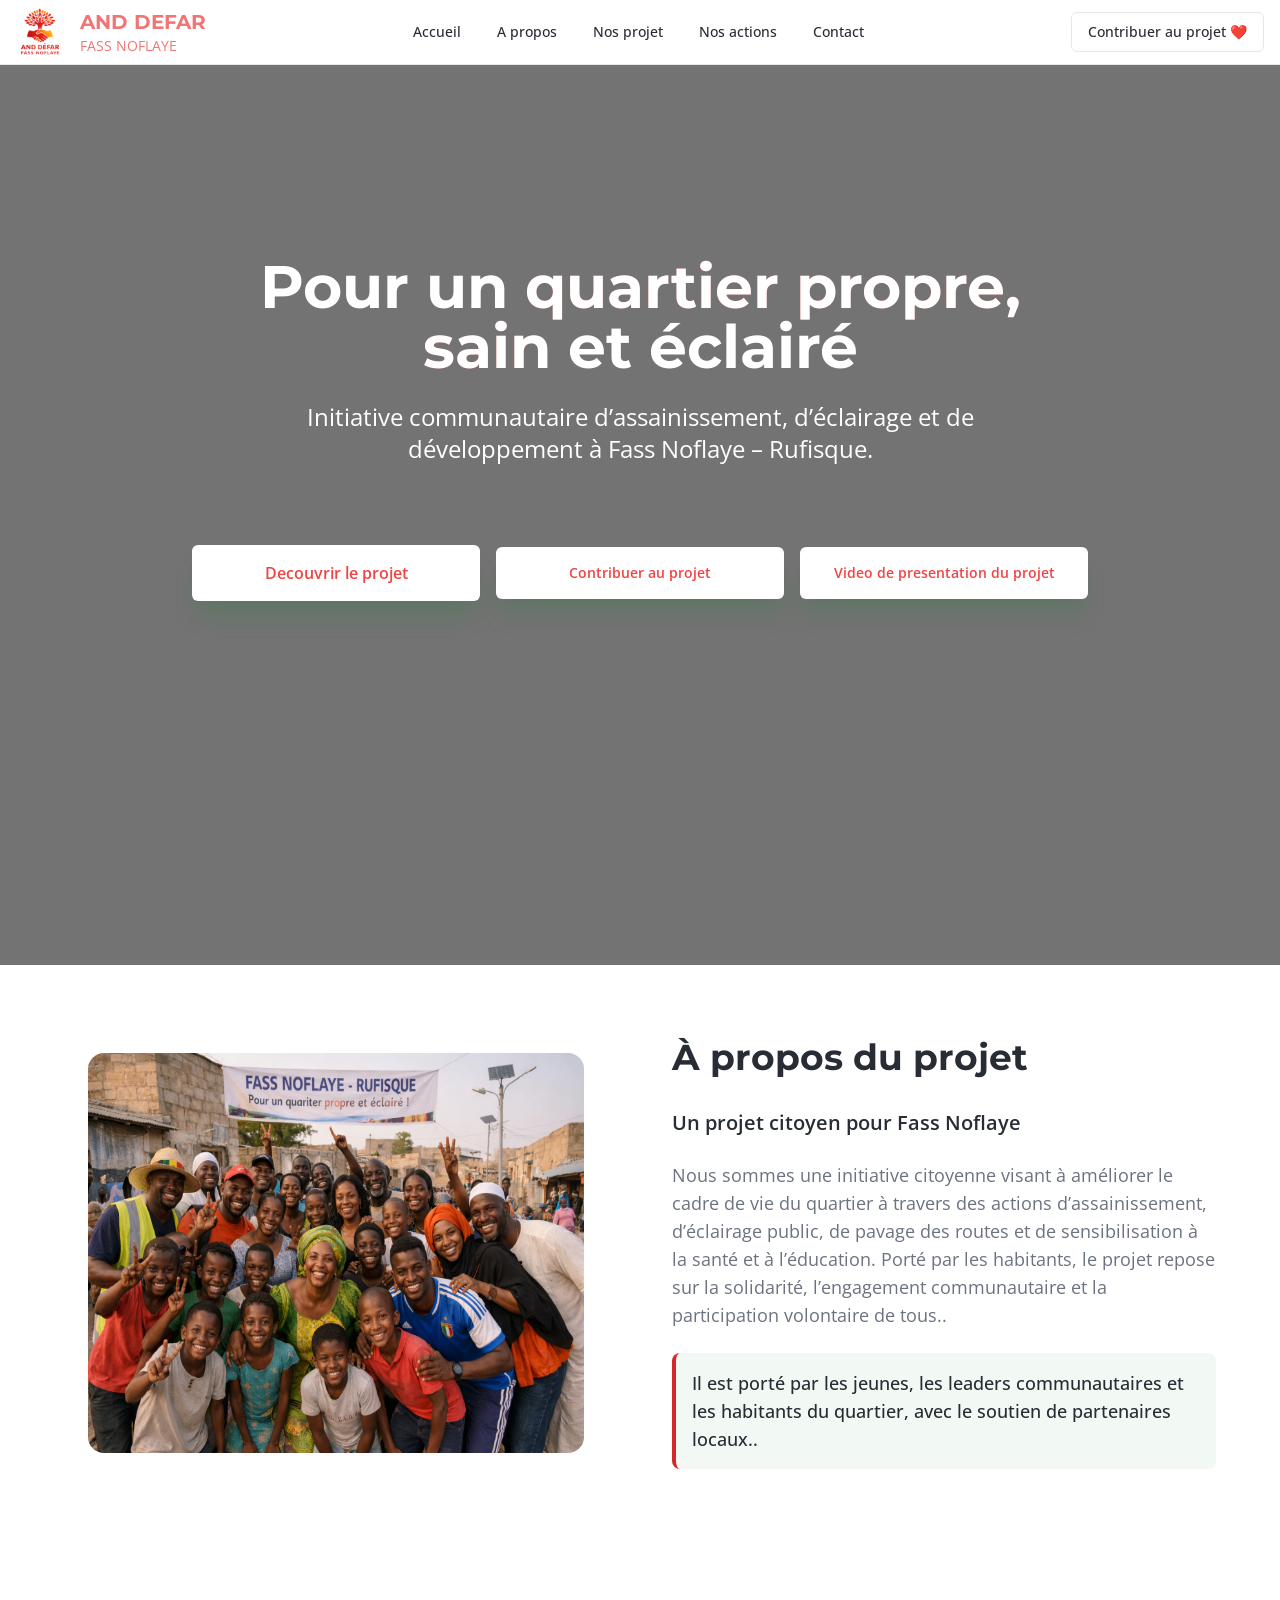
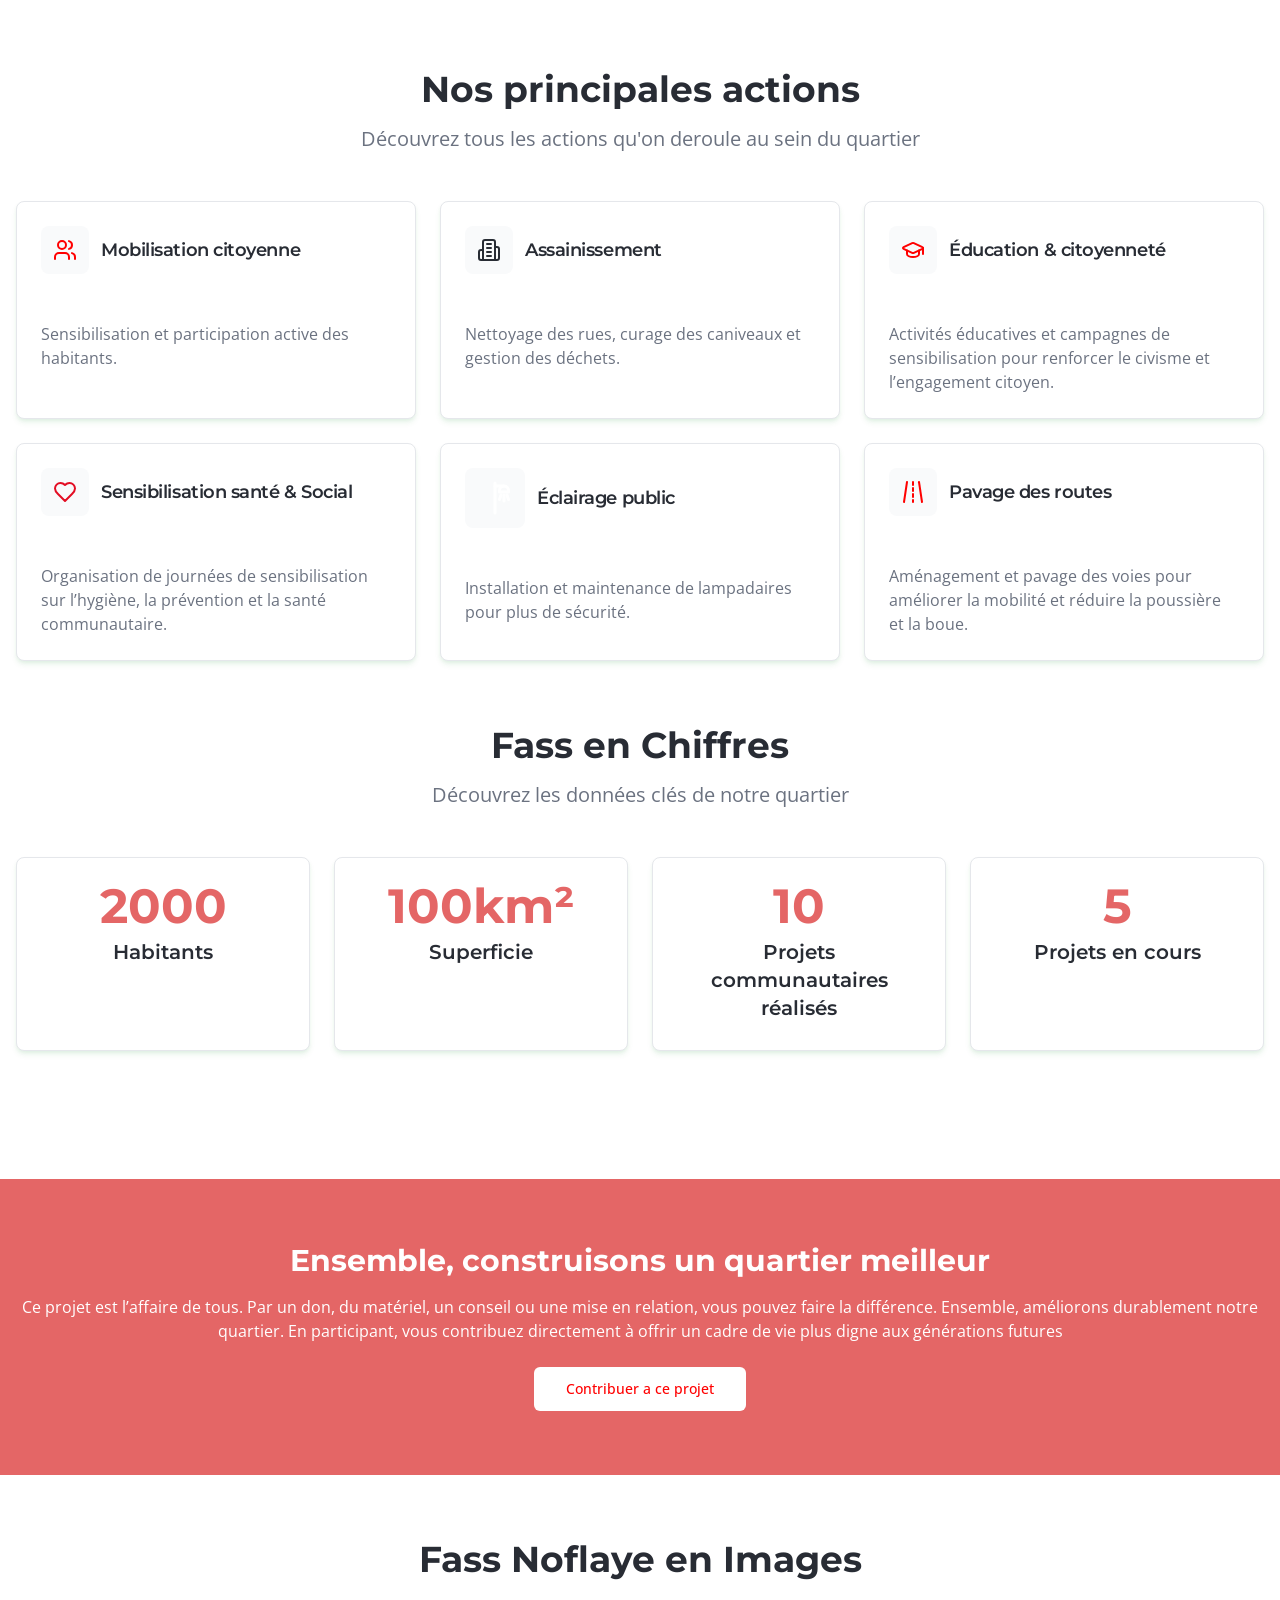
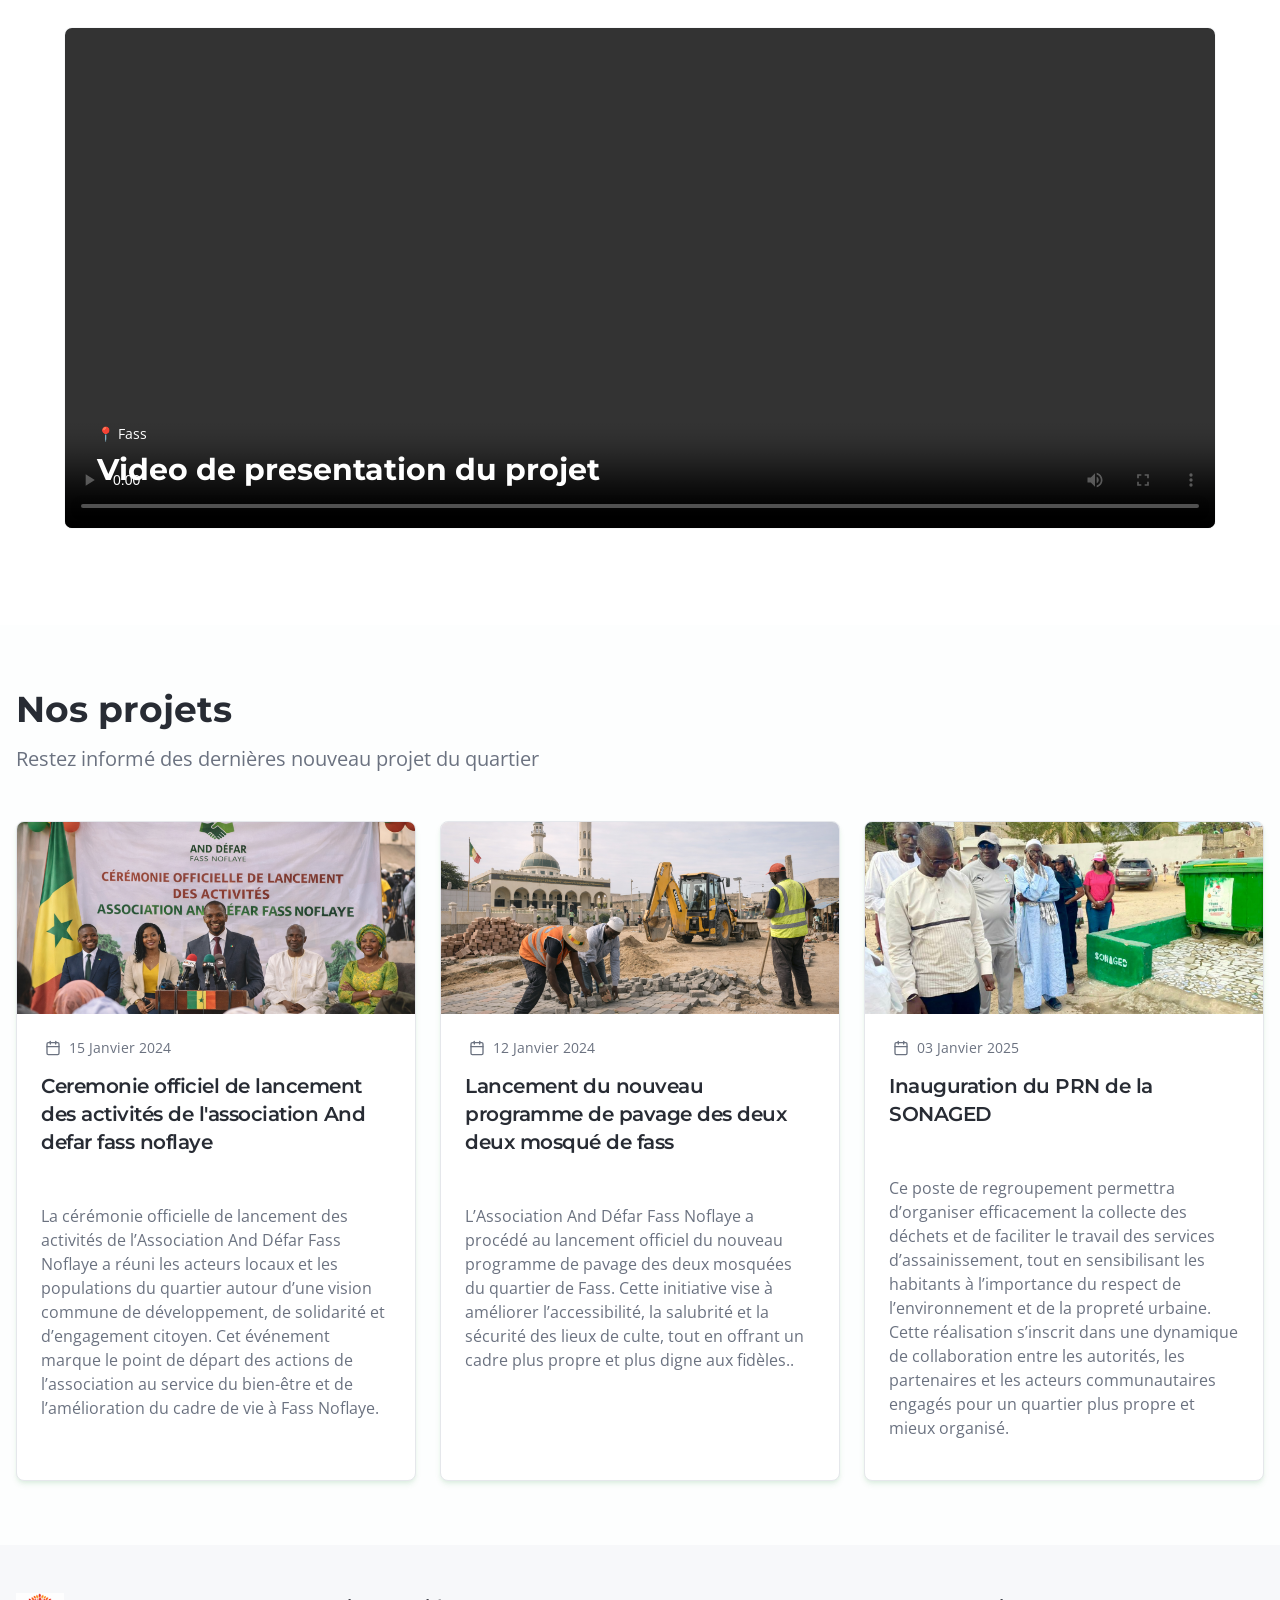
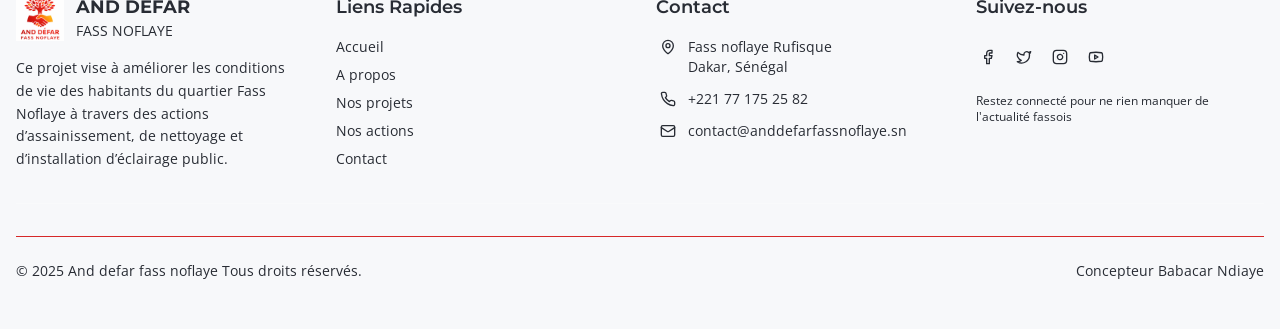
==== index.html @ bfde3255 "de retour pour le projet" ====
<!DOCTYPE html>
<html lang="en">

<head>
    <meta charset="UTF-8">
    <meta name="viewport" content="width=device-width, initial-scale=1.0">
    <!-- <link rel="stylesheet" crossorigin="" href="style.css"> -->
    <link rel="stylesheet" href="style.css">
    <title>AND DEFAR FASS NOFLAYE</title>
    <style type="text/css">
        :where(html[dir="ltr"]),
        :where([data-sonner-toaster][dir="ltr"]) {
            --toast-icon-margin-start: -3px;
            --toast-icon-margin-end: 4px;
            --toast-svg-margin-start: -1px;
            --toast-svg-margin-end: 0px;
            --toast-button-margin-start: auto;
            --toast-button-margin-end: 0;
            --toast-close-button-start: 0;
            --toast-close-button-end: unset;
            --toast-close-button-transform: translate(-35%, -35%)
        }

        :where(html[dir="rtl"]),
        :where([data-sonner-toaster][dir="rtl"]) {
            --toast-icon-margin-start: 4px;
            --toast-icon-margin-end: -3px;
            --toast-svg-margin-start: 0px;
            --toast-svg-margin-end: -1px;
            --toast-button-margin-start: 0;
            --toast-button-margin-end: auto;
            --toast-close-button-start: unset;
            --toast-close-button-end: 0;
            --toast-close-button-transform: translate(35%, -35%)
        }


        :where([data-sonner-toaster][data-lifted="true"]) {
            transform: translateY(-10px)
        }

        @media (hover: none) and (pointer: coarse) {
            :where([data-sonner-toaster][data-lifted="true"]) {
                transform: none
            }
        }

        :where([data-sonner-toaster][data-x-position="right"]) {
            right: var(--offset-right)
        }

        :where([data-sonner-toaster][data-x-position="left"]) {
            left: var(--offset-left)
        }

        :where([data-sonner-toaster][data-x-position="center"]) {
            left: 50%;
            transform: translate(-50%)
        }

        :where([data-sonner-toaster][data-y-position="top"]) {
            top: var(--offset-top)
        }

        :where([data-sonner-toaster][data-y-position="bottom"]) {
            bottom: var(--offset-bottom)
        }

        :where([data-sonner-toast]) {
            --y: translateY(100%);
            --lift-amount: calc(var(--lift) * var(--gap));
            z-index: var(--z-index);
            position: absolute;
            opacity: 0;
            transform: var(--y);
            filter: blur(0);
            touch-action: none;
            transition: transform .4s, opacity .4s, height .4s, box-shadow .2s;
            box-sizing: border-box;
            outline: none;
            overflow-wrap: anywhere
        }

        :where([data-sonner-toast][data-styled="true"]) {
            padding: 16px;
            background: var(--normal-bg);
            border: 1px solid var(--normal-border);
            color: var(--normal-text);
            border-radius: var(--border-radius);
            box-shadow: 0 4px 12px #0000001a;
            width: var(--width);
            font-size: 13px;
            display: flex;
            align-items: center;
            gap: 6px
        }

        :where([data-sonner-toast]:focus-visible) {
            box-shadow: 0 4px 12px #0000001a, 0 0 0 2px #0003
        }

        :where([data-sonner-toast][data-y-position="top"]) {
            top: 0;
            --y: translateY(-100%);
            --lift: 1;
            --lift-amount: calc(1 * var(--gap))
        }

        :where([data-sonner-toast][data-y-position="bottom"]) {
            bottom: 0;
            --y: translateY(100%);
            --lift: -1;
            --lift-amount: calc(var(--lift) * var(--gap))
        }

        :where([data-sonner-toast]) :where([data-description]) {
            font-weight: 400;
            line-height: 1.4;
            color: inherit
        }

        :where([data-sonner-toast]) :where([data-title]) {
            font-weight: 500;
            line-height: 1.5;
            color: inherit
        }

        :where([data-sonner-toast]) :where([data-icon]) {
            display: flex;
            height: 16px;
            width: 16px;
            position: relative;
            justify-content: flex-start;
            align-items: center;
            flex-shrink: 0;
            margin-left: var(--toast-icon-margin-start);
            margin-right: var(--toast-icon-margin-end)
        }

        :where([data-sonner-toast][data-promise="true"]) :where([data-icon])>svg {
            opacity: 0;
            transform: scale(.8);
            transform-origin: center;
            animation: sonner-fade-in .3s ease forwards
        }

        :where([data-sonner-toast]) :where([data-icon])>* {
            flex-shrink: 0
        }

        :where([data-sonner-toast]) :where([data-icon]) svg {
            margin-left: var(--toast-svg-margin-start);
            margin-right: var(--toast-svg-margin-end)
        }

        :where([data-sonner-toast]) :where([data-content]) {
            display: flex;
            flex-direction: column;
            gap: 2px
        }

        [data-sonner-toast][data-styled=true] [data-button] {
            border-radius: 4px;
            padding-left: 8px;
            padding-right: 8px;
            height: 24px;
            font-size: 12px;
            color: var(--normal-bg);
            background: var(--normal-text);
            margin-left: var(--toast-button-margin-start);
            margin-right: var(--toast-button-margin-end);
            border: none;
            cursor: pointer;
            outline: none;
            display: flex;
            align-items: center;
            flex-shrink: 0;
            transition: opacity .4s, box-shadow .2s
        }

        :where([data-sonner-toast]) :where([data-button]):focus-visible {
            box-shadow: 0 0 0 2px #0006
        }

        :where([data-sonner-toast]) :where([data-button]):first-of-type {
            margin-left: var(--toast-button-margin-start);
            margin-right: var(--toast-button-margin-end)
        }

        :where([data-sonner-toast]) :where([data-cancel]) {
            color: var(--normal-text);
            background: rgba(0, 0, 0, .08)
        }

        :where([data-sonner-toast][data-theme="dark"]) :where([data-cancel]) {
            background: rgba(255, 255, 255, .3)
        }

        :where([data-sonner-toast]) :where([data-close-button]) {
            position: absolute;
            left: var(--toast-close-button-start);
            right: var(--toast-close-button-end);
            top: 0;
            height: 20px;
            width: 20px;
            display: flex;
            justify-content: center;
            align-items: center;
            padding: 0;
            color: var(--gray12);
            border: 1px solid var(--gray4);
            transform: var(--toast-close-button-transform);
            border-radius: 50%;
            cursor: pointer;
            z-index: 1;
            transition: opacity .1s, background .2s, border-color .2s
        }

        [data-sonner-toast] [data-close-button] {
            background: var(--gray1)
        }

        :where([data-sonner-toast]) :where([data-close-button]):focus-visible {
            box-shadow: 0 4px 12px #0000001a, 0 0 0 2px #0003
        }

        :where([data-sonner-toast]) :where([data-disabled="true"]) {
            cursor: not-allowed
        }

        :where([data-sonner-toast]):hover :where([data-close-button]):hover {
            background: var(--gray2);
            border-color: var(--gray5)
        }

        :where([data-sonner-toast][data-swiping="true"]):before {
            content: "";
            position: absolute;
            left: -50%;
            right: -50%;
            height: 100%;
            z-index: -1
        }

        :where([data-sonner-toast][data-y-position="top"][data-swiping="true"]):before {
            bottom: 50%;
            transform: scaleY(3) translateY(50%)
        }

        :where([data-sonner-toast][data-y-position="bottom"][data-swiping="true"]):before {
            top: 50%;
            transform: scaleY(3) translateY(-50%)
        }

        :where([data-sonner-toast][data-swiping="false"][data-removed="true"]):before {
            content: "";
            position: absolute;
            inset: 0;
            transform: scaleY(2)
        }

        :where([data-sonner-toast]):after {
            content: "";
            position: absolute;
            left: 0;
            height: calc(var(--gap) + 1px);
            bottom: 100%;
            width: 100%
        }

        :where([data-sonner-toast][data-mounted="true"]) {
            --y: translateY(0);
            opacity: 1
        }

        :where([data-sonner-toast][data-expanded="false"][data-front="false"]) {
            --scale: var(--toasts-before) * .05 + 1;
            --y: translateY(calc(var(--lift-amount) * var(--toasts-before))) scale(calc(-1 * var(--scale)));
            height: var(--front-toast-height)
        }

        :where([data-sonner-toast])>* {
            transition: opacity .4s
        }

        :where([data-sonner-toast][data-expanded="false"][data-front="false"][data-styled="true"])>* {
            opacity: 0
        }

        :where([data-sonner-toast][data-visible="false"]) {
            opacity: 0;
            pointer-events: none
        }

        :where([data-sonner-toast][data-mounted="true"][data-expanded="true"]) {
            --y: translateY(calc(var(--lift) * var(--offset)));
            height: var(--initial-height)
        }

        :where([data-sonner-toast][data-removed="true"][data-front="true"][data-swipe-out="false"]) {
            --y: translateY(calc(var(--lift) * -100%));
            opacity: 0
        }

        :where([data-sonner-toast][data-removed="true"][data-front="false"][data-swipe-out="false"][data-expanded="true"]) {
            --y: translateY(calc(var(--lift) * var(--offset) + var(--lift) * -100%));
            opacity: 0
        }

        :where([data-sonner-toast][data-removed="true"][data-front="false"][data-swipe-out="false"][data-expanded="false"]) {
            --y: translateY(40%);
            opacity: 0;
            transition: transform .5s, opacity .2s
        }

        :where([data-sonner-toast][data-removed="true"][data-front="false"]):before {
            height: calc(var(--initial-height) + 20%)
        }

        [data-sonner-toast][data-swiping=true] {
            transform: var(--y) translateY(var(--swipe-amount-y, 0px)) translate(var(--swipe-amount-x, 0px));
            transition: none
        }

        [data-sonner-toast][data-swiped=true] {
            user-select: none
        }

        [data-sonner-toast][data-swipe-out=true][data-y-position=bottom],
        [data-sonner-toast][data-swipe-out=true][data-y-position=top] {
            animation-duration: .2s;
            animation-timing-function: ease-out;
            animation-fill-mode: forwards
        }

        [data-sonner-toast][data-swipe-out=true][data-swipe-direction=left] {
            animation-name: swipe-out-left
        }

        [data-sonner-toast][data-swipe-out=true][data-swipe-direction=right] {
            animation-name: swipe-out-right
        }

        [data-sonner-toast][data-swipe-out=true][data-swipe-direction=up] {
            animation-name: swipe-out-up
        }

        [data-sonner-toast][data-swipe-out=true][data-swipe-direction=down] {
            animation-name: swipe-out-down
        }

        @keyframes swipe-out-left {
            0% {
                transform: var(--y) translate(var(--swipe-amount-x));
                opacity: 1
            }

            to {
                transform: var(--y) translate(calc(var(--swipe-amount-x) - 100%));
                opacity: 0
            }
        }

        @keyframes swipe-out-right {
            0% {
                transform: var(--y) translate(var(--swipe-amount-x));
                opacity: 1
            }

            to {
                transform: var(--y) translate(calc(var(--swipe-amount-x) + 100%));
                opacity: 0
            }
        }

        @keyframes swipe-out-up {
            0% {
                transform: var(--y) translateY(var(--swipe-amount-y));
                opacity: 1
            }

            to {
                transform: var(--y) translateY(calc(var(--swipe-amount-y) - 100%));
                opacity: 0
            }
        }

        @keyframes swipe-out-down {
            0% {
                transform: var(--y) translateY(var(--swipe-amount-y));
                opacity: 1
            }

            to {
                transform: var(--y) translateY(calc(var(--swipe-amount-y) + 100%));
                opacity: 0
            }
        }

        @media (max-width: 600px) {
            [data-sonner-toaster] {
                position: fixed;
                right: var(--mobile-offset-right);
                left: var(--mobile-offset-left);
                width: 100%
            }

            [data-sonner-toaster][dir=rtl] {
                left: calc(var(--mobile-offset-left) * -1)
            }

            [data-sonner-toaster] [data-sonner-toast] {
                left: 0;
                right: 0;
                width: calc(100% - var(--mobile-offset-left) * 2)
            }

            [data-sonner-toaster][data-x-position=left] {
                left: var(--mobile-offset-left)
            }

            [data-sonner-toaster][data-y-position=bottom] {
                bottom: var(--mobile-offset-bottom)
            }

            [data-sonner-toaster][data-y-position=top] {
                top: var(--mobile-offset-top)
            }

            [data-sonner-toaster][data-x-position=center] {
                left: var(--mobile-offset-left);
                right: var(--mobile-offset-right);
                transform: none
            }
        }

        .sonner-loading-bar:nth-child(11) {
            animation-delay: -.2s;
            transform: rotate(300deg) translate(146%)
        }

        .sonner-loading-bar:nth-child(12) {
            animation-delay: -.1s;
            transform: rotate(330deg) translate(146%)
        }

        @keyframes sonner-fade-in {
            0% {
                opacity: 0;
                transform: scale(.8)
            }

            to {
                opacity: 1;
                transform: scale(1)
            }
        }

        @keyframes sonner-fade-out {
            0% {
                opacity: 1;
                transform: scale(1)
            }

            to {
                opacity: 0;
                transform: scale(.8)
            }
        }

        @keyframes sonner-spin {
            0% {
                opacity: 1
            }

            to {
                opacity: .15
            }
        }

        @media (prefers-reduced-motion) {

            [data-sonner-toast],
            [data-sonner-toast]>*,
            .sonner-loading-bar {
                transition: none !important;
                animation: none !important
            }
        }
    </style>
</head>

<body>
    <div class="min-h-screen bg-background">
        <header class="w-full bg-background border-b border-border sticky top-0 z-50 shadow-sm">
            <div class="container mx-auto px-4">
                <div class="flex items-center justify-between h-16"><a
                        class="flex items-center space-x-4 hover:opacity-80 transition-opacity" href="/">
                        <div class="w-12 h-12 flex items-center justify-center"><img src="img/logo ADFN.png" alt="ADFN"
                                class="w-12 h-12 object-contain"></div>
                        <div>
                            <h1 class="text-xl font-montserrat font-bold " style="color: rgb(241, 117, 117);">AND DEFAR
                            </h1>
                            <p class="text-sm text-muted-foreground" style="color: rgb(241, 117, 117);">FASS NOFLAYE</p>
                        </div>
                    </a>
                    <nav aria-label="Main" data-orientation="horizontal" dir="ltr"
                        class="relative z-10 max-w-max flex-1 items-center justify-center hidden lg:flex">
                        <div style="position: relative;">
                            <ul data-orientation="horizontal"
                                class="group flex flex-1 list-none items-center justify-center space-x-1" dir="ltr">
                                <li><button id="radix-:r0:-trigger-radix-:r1:" data-state="closed" aria-expanded="false"
                                        aria-controls="radix-:r0:-content-radix-:r1:"
                                        class="group inline-flex h-10 w-max items-center justify-center rounded-md bg-background px-4 py-2 text-sm font-medium transition-colors focus:bg-accent focus:text-accent-foreground focus:outline-none disabled:pointer-events-none disabled:opacity-50 data-[active]:bg-accent/50 data-[state=open]:bg-accent/50 group text-foreground hover:bg-accent hover:text-accent-foreground hover:font-bold transition-smooth"
                                        data-radix-collection-item="">Accueil </button></li>
                                <li><button id="radix-:r0:-trigger-radix-:r2:" data-state="closed" aria-expanded="false"
                                        aria-controls="radix-:r0:-content-radix-:r2:"
                                        class="group inline-flex h-10 w-max items-center justify-center rounded-md bg-background px-4 py-2 text-sm font-medium transition-colors focus:bg-accent focus:text-accent-foreground focus:outline-none disabled:pointer-events-none disabled:opacity-50 data-[active]:bg-accent/50 data-[state=open]:bg-accent/50 group text-foreground hover:bg-accent hover:text-accent-foreground hover:font-bold transition-smooth"
                                        data-radix-collection-item="">A propos </button></li>
                                <li><button id="radix-:r0:-trigger-radix-:r3:" data-state="closed" aria-expanded="false"
                                        aria-controls="radix-:r0:-content-radix-:r3:"
                                        class="group inline-flex h-10 w-max items-center justify-center rounded-md bg-background px-4 py-2 text-sm font-medium transition-colors focus:bg-accent focus:text-accent-foreground focus:outline-none disabled:pointer-events-none disabled:opacity-50 data-[active]:bg-accent/50 data-[state=open]:bg-accent/50 group text-foreground hover:bg-accent hover:text-accent-foreground hover:font-bold transition-smooth"
                                        data-radix-collection-item="">Nos projet</button></li>
                                <li><button id="radix-:r0:-trigger-radix-:r3:" data-state="closed" aria-expanded="false"
                                        aria-controls="radix-:r0:-content-radix-:r3:"
                                        class="group inline-flex h-10 w-max items-center justify-center rounded-md bg-background px-4 py-2 text-sm font-medium transition-colors focus:bg-accent focus:text-accent-foreground focus:outline-none disabled:pointer-events-none disabled:opacity-50 data-[active]:bg-accent/50 data-[state=open]:bg-accent/50 group text-foreground hover:bg-accent hover:text-accent-foreground hover:font-bold transition-smooth"
                                        data-radix-collection-item="">Nos actions</button></li>
                                <li><button id="radix-:r0:-trigger-radix-:r3:" data-state="closed" aria-expanded="false"
                                        aria-controls="radix-:r0:-content-radix-:r3:"
                                        class="group inline-flex h-10 w-max items-center justify-center rounded-md bg-background px-4 py-2 text-sm font-medium transition-colors focus:bg-accent focus:text-accent-foreground focus:outline-none disabled:pointer-events-none disabled:opacity-50 data-[active]:bg-accent/50 data-[state=open]:bg-accent/50 group text-foreground hover:bg-accent hover:text-accent-foreground hover:font-bold transition-smooth"
                                        data-radix-collection-item="">Contact</button></li>
                            </ul>
                        </div>
                        <div class="absolute left-0 top-full flex justify-center"></div>
                    </nav>


                    <!-- Bouton Participer -->
                    <div class="flex items-center space-x-4">
                        <button id="participerBtn"
                            class="items-center justify-center gap-2 whitespace-nowrap rounded-md text-sm 
                            font-medium ring-offset-background transition-colors focus-visible:outline-none 
                            focus-visible:ring-2 focus-visible:ring-ring focus-visible:ring-offset-2 
                            disabled:pointer-events-none disabled:opacity-50 [&_svg]:pointer-events-none
                             [&_svg]:size-4 [&_svg]:shrink-0 border border-input bg-background 
                             hover:bg-accent hover:text-accent-foreground hover:font-bold h-10 px-4 py-2 hidden sm:flex">
                            Contribuer au projet ❤️
                        </button>
                    </div>

                    <!-- Popup Modal -->
                    <div id="scanModal" class="fixed inset-0 flex items-center justify-center bg-black/50 hidden">
                        <div
                            class="bg-white rounded-xl shadow-xl w-[400px] h-[600px] p-6 relative flex flex-col items-center">
                            <!-- Bouton Fermer -->
                            <button id="closeModal"
                                class="absolute top-4 right-4 text-gray-500 hover:text-gray-700 font-bold text-lg">X</button>

                            <!-- Titre -->
                            <h3 class="text-2xl font-semibold mb-6 text-center">Merci de soutenir notre projet !</h3>
                            <br>
                            <p>Scannez un des QR codes ci-dessous pour contribuer :</p>
                            <br>
                            <!-- Zone pour les QR codes -->
                            <div class="w-full flex justify-around items-center gap-4 flex-wrap">
                                <!-- QR Wave -->
                                <div class="flex flex-col items-center">
                                    <img class="text-center" src="img/Participez.png" style="width: 490px;"
                                        alt="Wave QR" class="w-64 h-64 border border-gray-300 rounded-md">

                                </div>

                            </div>
                            <br>
                            <p>Après le paiement, votre contribution est prise en compte. Merci ! ❤️</p>
                        </div>
                    </div>

                    <script>
                        const participerBtn = document.getElementById('participerBtn');
                        const scanModal = document.getElementById('scanModal');
                        const closeModal = document.getElementById('closeModal');

                        // Ouvrir le popup
                        participerBtn.addEventListener('click', () => {
                            scanModal.classList.remove('hidden');
                        });

                        // Fermer le popup
                        closeModal.addEventListener('click', () => {
                            scanModal.classList.add('hidden');
                        });

                        // Fermer en cliquant en dehors de la popup
                        scanModal.addEventListener('click', (e) => {
                            if (e.target === scanModal) {
                                scanModal.classList.add('hidden');
                            }
                        });
                    </script>



                </div>
            </div>
        </header>
        <main>
            <section class="relative video-header bg-gradient-subtle overflow-hidden">
                <!-- Vidéo en arrière-plan -->
                <video autoplay muted loop playsinline class="bg-video">
                    <source src="video/WhatsApp Video 2026-02-01 at 19.00.03.mp4">
                    Votre navigateur ne supporte pas la vidéo.
                </video>

                <!-- Overlay sombre -->
                <div class=" video-overlay">
                </div>
                <div class="relative container mx-auto px-4 py-16 lg:py-24">
                    <br><br><br><br>
                    <div class="max-w-4xl mx-auto text-center">
                        <h1 class="text-4xl lg:text-6xl font-montserrat font-bold text-white mb-6"> Pour un

                            <span class="bg-gradient-to-r from-primary to-accent bg-clip-text text-transparent"
                                style="color: white;">quartier
                                propre,
                                sain</span> et éclairé
                        </h1>
                        <p class="text-xl lg:text-2xl text-white mb-8 max-w-3xl mx-auto"> Initiative
                            communautaire d’assainissement, d’éclairage et de développement
                            à Fass Noflaye – Rufisque.</p>
                        <br><br>
                        <div class="grid grid-cols-1 items-center md:grid-cols-3 gap-4 max-w-4xl  mx-auto">
                            <button class="inline-flex items-center justify-center gap-2 whitespace-focus-visible:ring-ring focus-visible:ring-offset-2 disabled:pointer-events-none disabled:opacity-50 [&amp;_svg]:pointer-events-none [&amp;_svg]:size-4 [&amp;_svg]:shrink-0  rounded-md h-auto py-4 px-6 gradient-hero shadow-hero hover:shadow-lg transition-smooth transition-all duration-300 
hover:bg-red-700 hover:text-white hover:shadow-lg hover:scale-105">
                                <div class="text-left">
                                    <div class="font-semibold text-red-500">Decouvrir le projet</div>
                                </div>
                            </button>
                            <button class="inline-flex items-center justify-center gap-2 whitespace-nowrap text-sm font-medium  transition-colors focus-visible:outline-none focus-visible:ring-2 focus-visible:ring-ring focus-visible:ring-offset-2 disabled:pointer-events-none disabled:opacity-50 [&amp;_svg]:pointer-events-none [&amp;_svg]:size-4 [&amp;_svg]:shrink-0  rounded-md h-auto py-4 px-6 gradient-hero shadow-hero hover:shadow-lg transition-smooth transition-all duration-300 
hover:bg-red-700 hover:text-white hover:shadow-lg hover:scale-105">
                                <div class="text-left">
                                    <div class="font-semibold text-red-500">Contribuer au projet</div>

                                </div>
                            </button>
                            <button class="inline-flex items-center justify-center gap-2 whitespace-nowrap text-sm font-medium transition-colors focus-visible:outline-none focus-visible:ring-2 focus-visible:ring-ring focus-visible:ring-offset-2 disabled:pointer-events-none disabled:opacity-50 [&amp;_svg]:pointer-events-none [&amp;_svg]:size-4 [&amp;_svg]:shrink-0  rounded-md h-auto py-4 px-6 gradient-hero  shadow-hero hover:shadow-lg transition-smooth transition-all duration-300 
hover:bg-red-700 hover:text-white hover:shadow-lg hover:scale-105">
                                <div class="text-left">
                                    <div class="font-semibold text-red-500">Video de presentation du projet</div>

                                </div>
                            </button>
                        </div>
                    </div>
                </div>
            </section>
            <section
                class="py-16 relative overflow-hidden bg-gradient-to-br from-background via-secondary/10 to-accent/5">

                <div class="container mx-auto px-4 relative z-10 mb-16">
                    <div class="max-w-6xl mx-auto">
                        <div class="grid grid-cols-1 lg:grid-cols-2 gap-12 lg:gap-16 items-center">
                            <div class="relative">

                                <div class="relative bg-gradient-to-br ">

                                    <div class="relative p-6">
                                        <div class="relative overflow-hidden rounded-2xl">
                                            <img src="img/Unité et joie à Fass Noflaye.png" class=" img-presentation">

                                        </div>

                                    </div>
                                </div>

                            </div>
                            <div class="space-y-8">
                                <div>
                                    <h2
                                        class="text-3xl lg:text-4xl font-montserrat font-bold text-foreground mb-6 leading-tight">
                                        À propos du
                                        projet</h2>
                                </div>
                                <div class="space-y-6 text-muted-foreground leading-relaxed">
                                    <p class="text-xl"><span class="text-foreground font-semibold">Un projet citoyen
                                            pour Fass Noflaye</p>
                                    <p class="text-lg">Nous sommes une initiative citoyenne visant à améliorer le cadre
                                        de vie du quartier à travers des actions d’assainissement, d’éclairage public,
                                        de pavage des routes et de sensibilisation à la santé et à l’éducation. Porté
                                        par les habitants, le projet repose sur la solidarité, l’engagement
                                        communautaire et la participation volontaire de tous..</p>
                                    <p class="text-lg"></p>
                                    <p
                                        class="text-lg text-foreground font-medium bg-primary/5 p-4 rounded-lg border-l-4 border-primary">
                                        Il est porté par les jeunes, les leaders communautaires et les
                                        habitants du
                                        quartier,
                                        avec le soutien de partenaires locaux..</p>
                                </div>

                            </div>
                        </div>
                    </div>
                </div>

            </section>
            <section class="py-16 bg-background relative overflow-hidden">
                <div class="absolute top-0 right-0 w-1/4 h-full opacity-5">
                    <!-- <img
                        src="/assets/dakar-landmarks-CrXy3RpD.jpg" alt="Monuments de Dakar"
                        class="w-full h-full object-cover">-->
                </div>
                <div class="container mx-auto px-4 relative">
                    <div class="text-center mb-12">
                        <h2 class="text-3xl lg:text-4xl font-montserrat font-bold text-foreground mb-4">Nos
                            principales
                            actions
                        </h2>
                        <p class="text-xl text-muted-foreground max-w-2xl mx-auto">Découvrez tous les actions qu'on
                            deroule au sein du quartier</p>
                    </div>

                    <div class="grid grid-cols-1 md:grid-cols-2 lg:grid-cols-3 gap-6">
                        <div
                            class="rounded-lg border bg-card text-card-foreground shadow-sm shadow-card hover:shadow-lg transition-smooth cursor-pointer group">
                            <div class="flex flex-col space-y-1.5 p-6 pb-4">
                                <div class="flex items-center space-x-3">
                                    <div
                                        class="p-3 rounded-lg bg-secondary group-hover:bg-primary group-hover:text-primary-foreground transition-smooth">
                                        <svg xmlns="http://www.w3.org/2000/svg" width="24" height="24"
                                            viewBox="0 0 24 24" fill="none" stroke="currentColor" stroke-width="2"
                                            stroke-linecap="round" stroke-linejoin="round"
                                            class="lucide lucide-users h-6 w-6 text-primary group-hover:text-primary-foreground">
                                            <path d="M16 21v-2a4 4 0 0 0-4-4H6a4 4 0 0 0-4 4v2"></path>
                                            <circle cx="9" cy="7" r="4"></circle>
                                            <path d="M22 21v-2a4 4 0 0 0-3-3.87"></path>
                                            <path d="M16 3.13a4 4 0 0 1 0 7.75"></path>
                                        </svg>
                                    </div> <br>
                                    <h3 class="font-semibold tracking-tight text-lg font-montserrat">Mobilisation
                                        citoyenne</h3>
                                </div>
                            </div>
                            <div class="p-6 pt-0">
                                <p class="text-muted-foreground text-base">Sensibilisation et participation active
                                    des
                                    habitants.</p>
                            </div>
                        </div>
                        <div
                            class="rounded-lg border bg-card text-card-foreground shadow-sm shadow-card hover:shadow-lg transition-smooth cursor-pointer group">
                            <div class="flex flex-col space-y-1.5 p-6 pb-4">
                                <div class="flex items-center space-x-3">
                                    <div
                                        class="p-3 rounded-lg bg-secondary group-hover:bg-primary group-hover:text-primary-foreground transition-smooth">
                                        <svg xmlns="http://www.w3.org/2000/svg" width="24" height="24"
                                            viewBox="0 0 24 24" fill="none" stroke="currentColor" stroke-width="2"
                                            stroke-linecap="round" stroke-linejoin="round"
                                            class="lucide lucide-building2 h-6 w-6 text-senegal-yellow group-hover:text-primary-foreground">
                                            <path d="M6 22V4a2 2 0 0 1 2-2h8a2 2 0 0 1 2 2v18Z"></path>
                                            <path d="M6 12H4a2 2 0 0 0-2 2v6a2 2 0 0 0 2 2h2"></path>
                                            <path d="M18 9h2a2 2 0 0 1 2 2v9a2 2 0 0 1-2 2h-2"></path>
                                            <path d="M10 6h4"></path>
                                            <path d="M10 10h4"></path>
                                            <path d="M10 14h4"></path>
                                            <path d="M10 18h4"></path>
                                        </svg>
                                    </div>
                                    <h3 class="font-semibold tracking-tight text-lg font-montserrat">Assainissement
                                    </h3>
                                </div>
                            </div>
                            <div class="p-6 pt-0">
                                <p class="text-muted-foreground text-base">Nettoyage des rues, curage des caniveaux
                                    et
                                    gestion des déchets.</p>
                            </div>
                        </div>
                        <div
                            class="rounded-lg border bg-card text-card-foreground shadow-sm shadow-card hover:shadow-lg transition-smooth cursor-pointer group">
                            <div class="flex flex-col space-y-1.5 p-6 pb-4">
                                <div class="flex items-center space-x-3">
                                    <div
                                        class="p-3 rounded-lg bg-secondary group-hover:bg-primary group-hover:text-primary-foreground transition-smooth">
                                        <svg xmlns="http://www.w3.org/2000/svg" width="24" height="24"
                                            viewBox="0 0 24 24" fill="none" stroke="currentColor" stroke-width="2"
                                            stroke-linecap="round" stroke-linejoin="round"
                                            class="lucide lucide-graduation-cap h-6 w-6 text-primary group-hover:text-primary-foreground">
                                            <path
                                                d="M21.42 10.922a1 1 0 0 0-.019-1.838L12.83 5.18a2 2 0 0 0-1.66 0L2.6 9.08a1 1 0 0 0 0 1.832l8.57 3.908a2 2 0 0 0 1.66 0z">
                                            </path>
                                            <path d="M22 10v6"></path>
                                            <path d="M6 12.5V16a6 3 0 0 0 12 0v-3.5"></path>
                                        </svg>
                                    </div>
                                    <h3 class="font-semibold tracking-tight text-lg font-montserrat">Éducation &
                                        citoyenneté</h3>
                                </div>
                            </div>
                            <div class="p-6 pt-0">
                                <p class="text-muted-foreground text-base"> Activités éducatives et campagnes de
                                    sensibilisation pour renforcer le
                                    civisme et
                                    l’engagement citoyen.</p>
                            </div>
                        </div>
                        <div
                            class="rounded-lg border bg-card text-card-foreground shadow-sm shadow-card hover:shadow-lg transition-smooth cursor-pointer group">
                            <div class="flex flex-col space-y-1.5 p-6 pb-4">
                                <div class="flex items-center space-x-3">
                                    <div
                                        class="p-3 rounded-lg bg-secondary group-hover:bg-primary group-hover:text-primary-foreground transition-smooth">
                                        <svg xmlns="http://www.w3.org/2000/svg" width="24" height="24"
                                            viewBox="0 0 24 24" fill="none" stroke="currentColor" stroke-width="2"
                                            stroke-linecap="round" stroke-linejoin="round"
                                            class="lucide lucide-heart h-6 w-6 text-senegal-red group-hover:text-primary-foreground">
                                            <path
                                                d="M19 14c1.49-1.46 3-3.21 3-5.5A5.5 5.5 0 0 0 16.5 3c-1.76 0-3 .5-4.5 2-1.5-1.5-2.74-2-4.5-2A5.5 5.5 0 0 0 2 8.5c0 2.3 1.5 4.05 3 5.5l7 7Z">
                                            </path>
                                        </svg>
                                    </div>
                                    <h3 class="font-semibold tracking-tight text-lg font-montserrat">Sensibilisation
                                        santé &amp;
                                        Social
                                    </h3>
                                </div>
                            </div>
                            <div class="p-6 pt-0">
                                <p class="text-muted-foreground text-base"> Organisation de journées de
                                    sensibilisation
                                    sur l’hygiène, la prévention et la santé
                                    communautaire.
                                </p>
                            </div>
                        </div>

                        <div
                            class="rounded-lg border bg-card text-card-foreground shadow-sm shadow-card hover:shadow-lg transition-smooth cursor-pointer group">
                            <div class="flex flex-col space-y-1.5 p-6 pb-4">
                                <div class="flex items-center space-x-3">
                                    <div
                                        class="p-3 rounded-lg bg-secondary group-hover:bg-primary group-hover:text-primary-foreground transition-smooth">
                                        <!-- Icône Éclairage public -->
                                        <svg xmlns="http://www.w3.org/2000/svg" width="36" height="36"
                                            viewBox="0 0 24 24" fill="none" stroke="currentColor" stroke-width="2"
                                            stroke-linecap="round" stroke-linejoin="round" class="text-white">

                                            <path d="M12 2 V22" />
                                            <path d="M12 4 H18" />
                                            <path d="M18 4 C19.7 4 21 5.3 21 7 V8 H15 V7 C15 5.3 16.3 4 18 4 Z" />
                                            <path d="M16 10 L15 13" />
                                            <path d="M18 10 V14" />
                                            <path d="M20 10 L21 13" />
                                        </svg>
                                    </div>
                                    <h3 class="font-semibold tracking-tight text-lg font-montserrat">Éclairage
                                        public
                                    </h3>
                                </div>
                            </div>
                            <div class="p-6 pt-0">
                                <p class="text-muted-foreground text-base">Installation et maintenance de
                                    lampadaires
                                    pour plus de sécurité.</p>
                            </div>
                        </div>

                        <div
                            class="rounded-lg border bg-card text-card-foreground shadow-sm shadow-card hover:shadow-lg transition-smooth cursor-pointer group">
                            <div class="flex flex-col space-y-1.5 p-6 pb-4">
                                <div class="flex items-center space-x-3">
                                    <div
                                        class="p-3 rounded-lg bg-secondary group-hover:bg-primary group-hover:text-primary-foreground transition-smooth">
                                        <!-- Icône Pavage de route -->
                                        <svg xmlns="http://www.w3.org/2000/svg" width="24" height="24"
                                            viewBox="0 0 24 24" fill="none" stroke="currentColor" stroke-width="2"
                                            stroke-linecap="round" stroke-linejoin="round" class="h-6 w-6 text-primary">

                                            <!-- Bord gauche -->
                                            <path d="M6 2 L3 22" />

                                            <!-- Bord droit -->
                                            <path d="M18 2 L21 22" />

                                            <!-- Marquage central -->
                                            <path d="M12 2 V5" />
                                            <path d="M12 8 V11" />
                                            <path d="M12 14 V17" />
                                            <path d="M12 20 V22" />
                                        </svg>

                                    </div>
                                    <h3 class="font-semibold tracking-tight text-lg font-montserrat">Pavage des
                                        routes
                                    </h3>
                                </div>
                            </div>
                            <div class="p-6 pt-0">
                                <p class="text-muted-foreground text-base">
                                    Aménagement et pavage des voies pour améliorer la mobilité et réduire la
                                    poussière
                                    et la
                                    boue.</p>
                            </div>
                        </div>

                    </div>
                </div>

                <section class="py-16 bg-background">
                    <div class="container mx-auto px-4">
                        <div class="text-center mb-12">
                            <h2 class="text-3xl lg:text-4xl font-montserrat font-bold text-foreground mb-4">Fass en
                                Chiffres</h2>
                            <p class="text-xl text-muted-foreground">Découvrez les données clés de notre quartier
                            </p>
                        </div>
                        <div class="grid grid-cols-1 md:grid-cols-2 lg:grid-cols-4 gap-6">
                            <div
                                class="rounded-lg border bg-card text-card-foreground shadow-sm text-center shadow-card hover:shadow-lg transition-smooth">
                                <div class="p-6 pt-6">
                                    <div
                                        class="text-4xl lg:text-5xl font-montserrat font-bold bg-gradient-to-r from-primary to-accent bg-clip-text text-transparent mb-2">
                                        2000</div>
                                    <div class="text-xl font-montserrat font-semibold text-foreground mb-1">
                                        Habitants
                                    </div>

                                </div>
                            </div>
                            <div
                                class="rounded-lg border bg-card text-card-foreground shadow-sm text-center shadow-card hover:shadow-lg transition-smooth">
                                <div class="p-6 pt-6">
                                    <div
                                        class="text-4xl lg:text-5xl font-montserrat font-bold bg-gradient-to-r from-primary to-accent bg-clip-text text-transparent mb-2">
                                        100km²</div>
                                    <div class="text-xl font-montserrat font-semibold text-foreground mb-1">
                                        Superficie
                                    </div>

                                </div>
                            </div>
                            <div
                                class="rounded-lg border bg-card text-card-foreground shadow-sm text-center shadow-card hover:shadow-lg transition-smooth">
                                <div class="p-6 pt-6">
                                    <div
                                        class="text-4xl lg:text-5xl font-montserrat font-bold bg-gradient-to-r from-primary to-accent bg-clip-text text-transparent mb-2">
                                        10</div>
                                    <div class="text-xl font-montserrat font-semibold text-foreground mb-1">Projets
                                        communautaires réalisés
                                    </div>

                                </div>
                            </div>
                            <div
                                class="rounded-lg border bg-card text-card-foreground shadow-sm text-center shadow-card hover:shadow-lg transition-smooth">
                                <div class="p-6 pt-6">
                                    <div
                                        class="text-4xl lg:text-5xl font-montserrat font-bold bg-gradient-to-r from-primary to-accent bg-clip-text text-transparent mb-2">
                                        5</div>
                                    <div class="text-xl font-montserrat font-semibold text-foreground mb-1">Projets
                                        en
                                        cours
                                    </div>

                                </div>
                            </div>
                        </div>
                    </div>
                </section>
            </section>
            <section class="py-16 bg-gradient-to-r from-primary to-primary-foreground text-white">
                <div class="container mx-auto px-4 text-center">
                    <h2 class="text-3xl font-bold mb-4">Ensemble, construisons un quartier meilleur</h2>

                    <p class="text-white-50 mb-0">Ce projet est l’affaire de tous. Par un don, du matériel, un conseil
                        ou une mise en relation, vous pouvez faire la différence. Ensemble, améliorons durablement notre
                        quartier. En participant, vous contribuez directement à offrir un cadre de vie plus digne aux
                        générations futures</p> <br>
                    <div class="flex flex-col sm:flex-row gap-4 justify-center">
                        <button id="participerBtn"
                            class="inline-flex items-center justify-center gap-2 whitespace-nowrap text-sm font-medium ring-offset-background transition-colors focus-visible:outline-none focus-visible:ring-2 focus-visible:ring-ring focus-visible:ring-offset-2 disabled:pointer-events-none disabled:opacity-50 [&amp;_svg]:pointer-events-none [&amp;_svg]:size-4 [&amp;_svg]:shrink-0  hover:font-bold h-11 rounded-md px-8  text-primary "
                            href="/espace-citoyen/login">Contribuer a ce projet
                        </button>
                    </div>
                </div>





            </section>
            <section
                class="py-16 relative overflow-hidden bg-gradient-to-br from-background via-secondary/10 to-accent/5">

                <div class="container mx-auto px-4 relative z-10">
                    <div class="text-center mb-12">
                        <h2 class="text-3xl lg:text-4xl font-montserrat font-bold text-foreground mb-4">Fass Noflaye en
                            Images
                        </h2>

                    </div>
                    <div class="max-w-6xl mx-auto mb-8">
                        <div
                            class="rounded-lg border text-card-foreground shadow-sm overflow-hidden shadow-elegant hover:shadow-glow transition-all duration-500 bg-background/80 backdrop-blur-sm border-border/30">

                            <div class="relative">
                                <!-- VIDEO -->
                                <div class="relative h-[400px] lg:h-[500px] overflow-hidden">
                                    <video class="w-full h-full object-cover" controls>
                                        <source src="video/WhatsApp Video 2026-02-01 at 19.00.03.mp4" type="video/mp4">
                                        Votre navigateur ne supporte pas la vidéo.
                                    </video>
                                    <button id="soundBtn"
                                        class="absolute bottom-4 right-4 bg-black/70 text-white px-3 py-2 rounded-md z-50">
                                        🔇
                                    </button>


                                </div>

                                <!-- TEXTE -->
                                <div class="absolute bottom-0 left-0 right-0 p-8 text-white">
                                    <div class="flex items-center text-sm mb-2 opacity-90">
                                        📍 Fass
                                    </div>
                                    <h3 class="text-2xl lg:text-3xl font-montserrat font-bold mb-2">
                                        Video de presentation du projet
                                    </h3>

                                </div>
                            </div>
                        </div>
                    </div>

                </div>

            </section>

            <!-- <div class="container mx-auto px-4 relative z-10">
                <div class="max-w-6xl mx-auto">
                    <div class="text-center mb-12">
                        <h2 class="text-3xl lg:text-4xl font-montserrat font-bold text-foreground mb-4">Membres de
                            l'équipe</h2>
                        <p class="text-xl text-muted-foreground">Une équipe dévouée au service des populations

                        </p>
                    </div>
                    <div class="grid grid-cols-1 md:grid-cols-2 lg:grid-cols-4 gap-6 mb-8">
                        <div
                            class="rounded-lg border text-card-foreground shadow-sm overflow-hidden shadow-elegant hover:shadow-glow transition-all duration-300 hover:-translate-y-1 bg-background/80 backdrop-blur-sm border-border/30">
                            <div class="relative"><img src="img/respon1.png" alt="Ngoné MBENGUE"
                                    class="w-full h-48 object-cover">
                                <div
                                    class="absolute inset-0 bg-gradient-to-t from-background/90 via-transparent to-transparent">
                                </div>
                            </div>
                            <div class="p-4">
                                <h3 class="font-montserrat font-bold text-foreground mb-1">SANGUE LEYE
                                </h3>
                                <p class="text-sm text-primary font-semibold mb-2">PRESIDENT
                                </p>

                            </div>
                        </div>
                        <div
                            class="rounded-lg border text-card-foreground shadow-sm overflow-hidden shadow-elegant hover:shadow-glow transition-all duration-300 hover:-translate-y-1 bg-background/80 backdrop-blur-sm border-border/30">
                            <div class="relative"><img src="img/respons2.png" alt="Mamadou DIOP"
                                    class="w-full h-48 object-cover">
                                <div
                                    class="absolute inset-0 bg-gradient-to-t from-background/90 via-transparent to-transparent">
                                </div>
                            </div>
                            <div class="p-4">
                                <h3 class="font-montserrat font-bold text-foreground mb-1">ADAMA DIOP</h3>
                                <p class="text-sm text-primary font-semibold mb-2">Vice president</p>

                            </div>
                        </div>
                        <div
                            class="rounded-lg border text-card-foreground shadow-sm overflow-hidden shadow-elegant hover:shadow-glow transition-all duration-300 hover:-translate-y-1 bg-background/80 backdrop-blur-sm border-border/30">
                            <div class="relative"><img src="img/respons3.png" alt="Ousmane NDIAYE"
                                    class="w-full h-48 object-cover">
                                <div
                                    class="absolute inset-0 bg-gradient-to-t from-background/90 via-transparent to-transparent">
                                </div>
                            </div>
                            <div class="p-4">
                                <h3 class="font-montserrat font-bold text-foreground mb-1">Abou DIOUF
                                </h3>
                                <p class="text-sm text-primary font-semibold mb-2">Secretaire</p>

                            </div>
                        </div>
                        <div
                            class="rounded-lg border text-card-foreground shadow-sm overflow-hidden shadow-elegant hover:shadow-glow transition-all duration-300 hover:-translate-y-1 bg-background/80 backdrop-blur-sm border-border/30">
                            <div class="relative"><img src="img/respons4.png" alt="Aminata KANE"
                                    class="w-full h-48 object-cover">
                                <div
                                    class="absolute inset-0 bg-gradient-to-t from-background/90 via-transparent to-transparent">
                                </div>
                            </div>
                            <div class="p-4">
                                <h3 class="font-montserrat font-bold text-foreground mb-1">Aminata DIOP</h3>
                                <p class="text-sm text-primary font-semibold mb-2">directeur
                                </p>

                            </div>
                        </div>
                    </div>

                </div>
            </div> -->
            <section class="py-16 bg-secondary/30">
                <div class="container mx-auto px-4">
                    <div class="flex flex-col lg:flex-row lg:items-center lg:justify-between mb-12">
                        <div>
                            <h2 class="text-3xl lg:text-4xl font-montserrat font-bold text-foreground mb-4">
                                Nos projets
                            </h2>
                            <p class="text-xl text-muted-foreground">Restez informé des dernières nouveau projet du
                                quartier
                            </p>
                        </div>
                    </div>
                    <div class="grid grid-cols-1 lg:grid-cols-3 gap-6">
                        <div
                            class="rounded-lg border bg-card text-card-foreground shadow-sm shadow-card hover:shadow-lg transition-smooth cursor-pointer overflow-hidden">
                            <div class="relative h-48 overflow-hidden"><img
                                    src="img/ChatGPT Image 1 févr. 2026, 13_05_16.png" alt=""
                                    class="w-full h-full object-cover transition-smooth group-hover:scale-105">

                            </div>
                            <div class="flex flex-col space-y-1.5 p-6">
                                <div class="flex items-center justify-between mb-2">
                                    <div class="flex items-center text-sm text-muted-foreground"><svg
                                            xmlns="http://www.w3.org/2000/svg" width="24" height="24"
                                            viewBox="0 0 24 24" fill="none" stroke="currentColor" stroke-width="2"
                                            stroke-linecap="round" stroke-linejoin="round"
                                            class="lucide lucide-calendar h-4 w-4 mr-1">
                                            <path d="M8 2v4"></path>
                                            <path d="M16 2v4"></path>
                                            <rect width="18" height="18" x="3" y="4" rx="2"></rect>
                                            <path d="M3 10h18"></path>
                                        </svg>15 Janvier 2024</div>
                                </div>
                                <h3 class="font-semibold tracking-tight text-xl font-montserrat line-clamp-2">
                                    Ceremonie officiel de lancement des activités de l'association And defar fass
                                    noflaye
                                </h3>
                            </div>
                            <div class="p-6 pt-0">
                                <p class="text-muted-foreground text-base line-clamp-3 mb-4">La cérémonie officielle de
                                    lancement des activités de l’Association And Défar Fass Noflaye a réuni les acteurs
                                    locaux et les populations du quartier autour d’une vision commune de développement,
                                    de solidarité et d’engagement citoyen. Cet événement marque le point de départ des
                                    actions de l’association au service du bien-être et de l’amélioration du cadre de
                                    vie à Fass Noflaye.</p>
                            </div>
                        </div>
                        <div
                            class="rounded-lg border bg-card text-card-foreground shadow-sm shadow-card hover:shadow-lg transition-smooth cursor-pointer overflow-hidden">
                            <div class="relative h-48 overflow-hidden"><img
                                    src="img/ChatGPT Image 1 févr. 2026, 12_52_51.png" alt=""
                                    class="w-full h-full object-cover transition-smooth group-hover:scale-105">

                            </div>
                            <div class="flex flex-col space-y-1.5 p-6">
                                <div class="flex items-center justify-between mb-2">
                                    <div class="flex items-center text-sm text-muted-foreground"><svg
                                            xmlns="http://www.w3.org/2000/svg" width="24" height="24"
                                            viewBox="0 0 24 24" fill="none" stroke="currentColor" stroke-width="2"
                                            stroke-linecap="round" stroke-linejoin="round"
                                            class="lucide lucide-calendar h-4 w-4 mr-1">
                                            <path d="M8 2v4"></path>
                                            <path d="M16 2v4"></path>
                                            <rect width="18" height="18" x="3" y="4" rx="2"></rect>
                                            <path d="M3 10h18"></path>
                                        </svg>12 Janvier 2024</div>
                                </div>
                                <h3 class="font-semibold tracking-tight text-xl font-montserrat line-clamp-2">
                                    Lancement
                                    du nouveau programme de pavage des deux deux mosqué de fass</h3>
                            </div>
                            <div class="p-6 pt-0">
                                <p class="text-muted-foreground text-base line-clamp-3 mb-4">L’Association And Défar
                                    Fass Noflaye a procédé au lancement officiel du nouveau programme de pavage des deux
                                    mosquées du quartier de Fass. Cette initiative vise à améliorer l’accessibilité, la
                                    salubrité et la sécurité des lieux de culte, tout en offrant un cadre plus propre et
                                    plus digne aux fidèles..
                                </p>

                            </div>
                        </div>
                        <div
                            class="rounded-lg border bg-card text-card-foreground shadow-sm shadow-card hover:shadow-lg transition-smooth cursor-pointer overflow-hidden">
                            <div class="relative h-48 overflow-hidden"><img src="img/sonaged.jpeg"
                                    alt="Festival culturel de Dakar 2024"
                                    class="w-full h-full object-cover transition-smooth group-hover:scale-105">

                            </div>
                            <div class="flex flex-col space-y-1.5 p-6">
                                <div class="flex items-center justify-between mb-2">
                                    <div class="flex items-center text-sm text-muted-foreground"><svg
                                            xmlns="http://www.w3.org/2000/svg" width="24" height="24"
                                            viewBox="0 0 24 24" fill="none" stroke="currentColor" stroke-width="2"
                                            stroke-linecap="round" stroke-linejoin="round"
                                            class="lucide lucide-calendar h-4 w-4 mr-1">
                                            <path d="M8 2v4"></path>
                                            <path d="M16 2v4"></path>
                                            <rect width="18" height="18" x="3" y="4" rx="2"></rect>
                                            <path d="M3 10h18"></path>
                                        </svg>03 Janvier 2025</div>
                                </div>
                                <h3 class="font-semibold tracking-tight text-xl font-montserrat line-clamp-2">
                                    Inauguration du PRN de la SONAGED</h3>
                            </div>
                            <div class="p-6 pt-0">
                                <p class="text-muted-foreground text-base line-clamp-3 mb-4">Ce poste de regroupement
                                    permettra d’organiser efficacement la collecte des déchets et de faciliter le
                                    travail des services d’assainissement, tout en sensibilisant les habitants à
                                    l’importance du respect de l’environnement et de la propreté urbaine. Cette
                                    réalisation s’inscrit dans une dynamique de collaboration entre les autorités, les
                                    partenaires et les acteurs communautaires engagés pour un quartier plus propre et
                                    mieux organisé.</p>
                            </div>
                        </div>
                    </div>
                </div>
            </section>
        </main>
        <footer class="footer text-red">
            <div class="container mx-auto px-4 py-12">
                <div class="grid grid-cols-1 md:grid-cols-2 lg:grid-cols-4 gap-8">
                    <div class="space-y-4">
                        <div class="flex items-center space-x-3">
                            <div class="w-12 h-12 flex items-center justify-center"><img src="img/logo ADFN.png"
                                    alt="Logo Ville de Dakar" class="w-12 h-12 object-contain"></div>
                            <div>
                                <h3 class="text-lg font-montserrat font-bold">AND DEFAR</h3>
                                <p class="text-sm opacity-80">FASS NOFLAYE</p>
                            </div>
                        </div>
                        <p class="text-sm opacity-80 leading-relaxed">Ce projet vise à améliorer les conditions de vie
                            des habitants du
                            quartier Fass Noflaye
                            à travers des actions d’assainissement, de nettoyage et d’installation d’éclairage
                            public.</p>
                    </div>
                    <div>
                        <h4 class="text-lg font-montserrat font-semibold mb-4">Liens Rapides</h4>
                        <ul class="space-y-2 text-sm">
                            <li><a href="#" class="opacity-80 hover:opacity-100 transition-smooth">Accueil</a></li>
                            <li><a href="#" class="opacity-80 hover:opacity-100 transition-smooth">A propos</a></li>
                            <li><a href="#" class="opacity-80 hover:opacity-100 transition-smooth">Nos projets</a>
                            </li>
                            <li><a href="#" class="opacity-80 hover:opacity-100 transition-smooth">Nos actions</a>
                            </li>
                            <li><a href="#" class="opacity-80 hover:opacity-100 transition-smooth">Contact</a>
                            </li>
                        </ul>
                    </div>
                    <div>
                        <h4 class="text-lg font-montserrat font-semibold mb-4">Contact</h4>
                        <div class="space-y-3 text-sm">
                            <div class="flex items-start space-x-2"><svg xmlns="http://www.w3.org/2000/svg" width="24"
                                    height="24" viewBox="0 0 24 24" fill="none" stroke="currentColor" stroke-width="2"
                                    stroke-linecap="round" stroke-linejoin="round"
                                    class="lucide lucide-map-pin h-4 w-4 mt-0.5 opacity-80">
                                    <path
                                        d="M20 10c0 4.993-5.539 10.193-7.399 11.799a1 1 0 0 1-1.202 0C9.539 20.193 4 14.993 4 10a8 8 0 0 1 16 0">
                                    </path>
                                    <circle cx="12" cy="10" r="3"></circle>
                                </svg><span class="opacity-80">Fass noflaye Rufisque <br>Dakar,
                                    Sénégal</span></div>
                            <div class="flex items-center space-x-2"><svg xmlns="http://www.w3.org/2000/svg" width="24"
                                    height="24" viewBox="0 0 24 24" fill="none" stroke="currentColor" stroke-width="2"
                                    stroke-linecap="round" stroke-linejoin="round"
                                    class="lucide lucide-phone h-4 w-4 opacity-80">
                                    <path
                                        d="M22 16.92v3a2 2 0 0 1-2.18 2 19.79 19.79 0 0 1-8.63-3.07 19.5 19.5 0 0 1-6-6 19.79 19.79 0 0 1-3.07-8.67A2 2 0 0 1 4.11 2h3a2 2 0 0 1 2 1.72 12.84 12.84 0 0 0 .7 2.81 2 2 0 0 1-.45 2.11L8.09 9.91a16 16 0 0 0 6 6l1.27-1.27a2 2 0 0 1 2.11-.45 12.84 12.84 0 0 0 2.81.7A2 2 0 0 1 22 16.92z">
                                    </path>
                                </svg><span class="opacity-80">+221 77 175 25 82</span></div>
                            <div class="flex items-center space-x-2"><svg xmlns="http://www.w3.org/2000/svg" width="24"
                                    height="24" viewBox="0 0 24 24" fill="none" stroke="currentColor" stroke-width="2"
                                    stroke-linecap="round" stroke-linejoin="round"
                                    class="lucide lucide-mail h-4 w-4 opacity-80">
                                    <rect width="20" height="16" x="2" y="4" rx="2"></rect>
                                    <path d="m22 7-8.97 5.7a1.94 1.94 0 0 1-2.06 0L2 7"></path>
                                </svg><span class="opacity-80">contact@anddefarfassnoflaye.sn</span></div>
                        </div>
                    </div>
                    <div>
                        <h4 class="text-lg font-montserrat font-semibold mb-4">Suivez-nous</h4>
                        <div class="flex space-x-3"><button
                                class="inline-flex items-center justify-center gap-2 whitespace-nowrap rounded-md text-sm font-medium ring-offset-background transition-colors focus-visible:outline-none focus-visible:ring-2 focus-visible:ring-ring focus-visible:ring-offset-2 disabled:pointer-events-none disabled:opacity-50 [&amp;_svg]:pointer-events-none [&amp;_svg]:size-4 [&amp;_svg]:shrink-0 hover:text-accent-foreground hover:font-bold h-10 w-10 bg-white/10 hover:bg-white/20"><svg
                                    xmlns="http://www.w3.org/2000/svg" width="24" height="24" viewBox="0 0 24 24"
                                    fill="none" stroke="currentColor" stroke-width="2" stroke-linecap="round"
                                    stroke-linejoin="round" class="lucide lucide-facebook h-4 w-4">
                                    <path d="M18 2h-3a5 5 0 0 0-5 5v3H7v4h3v8h4v-8h3l1-4h-4V7a1 1 0 0 1 1-1h3z">
                                    </path>
                                </svg></button><button
                                class="inline-flex items-center justify-center gap-2 whitespace-nowrap rounded-md text-sm font-medium ring-offset-background transition-colors focus-visible:outline-none focus-visible:ring-2 focus-visible:ring-ring focus-visible:ring-offset-2 disabled:pointer-events-none disabled:opacity-50 [&amp;_svg]:pointer-events-none [&amp;_svg]:size-4 [&amp;_svg]:shrink-0 hover:text-accent-foreground hover:font-bold h-10 w-10 bg-white/10 hover:bg-white/20"><svg
                                    xmlns="http://www.w3.org/2000/svg" width="24" height="24" viewBox="0 0 24 24"
                                    fill="none" stroke="currentColor" stroke-width="2" stroke-linecap="round"
                                    stroke-linejoin="round" class="lucide lucide-twitter h-4 w-4">
                                    <path
                                        d="M22 4s-.7 2.1-2 3.4c1.6 10-9.4 17.3-18 11.6 2.2.1 4.4-.6 6-2C3 15.5.5 9.6 3 5c2.2 2.6 5.6 4.1 9 4-.9-4.2 4-6.6 7-3.8 1.1 0 3-1.2 3-1.2z">
                                    </path>
                                </svg></button><button
                                class="inline-flex items-center justify-center gap-2 whitespace-nowrap rounded-md text-sm font-medium ring-offset-background transition-colors focus-visible:outline-none focus-visible:ring-2 focus-visible:ring-ring focus-visible:ring-offset-2 disabled:pointer-events-none disabled:opacity-50 [&amp;_svg]:pointer-events-none [&amp;_svg]:size-4 [&amp;_svg]:shrink-0 hover:text-accent-foreground hover:font-bold h-10 w-10 bg-white/10 hover:bg-white/20"><svg
                                    xmlns="http://www.w3.org/2000/svg" width="24" height="24" viewBox="0 0 24 24"
                                    fill="none" stroke="currentColor" stroke-width="2" stroke-linecap="round"
                                    stroke-linejoin="round" class="lucide lucide-instagram h-4 w-4">
                                    <rect width="20" height="20" x="2" y="2" rx="5" ry="5"></rect>
                                    <path d="M16 11.37A4 4 0 1 1 12.63 8 4 4 0 0 1 16 11.37z"></path>
                                    <line x1="17.5" x2="17.51" y1="6.5" y2="6.5"></line>
                                </svg></button><button
                                class="inline-flex items-center justify-center gap-2 whitespace-nowrap rounded-md text-sm font-medium ring-offset-background transition-colors focus-visible:outline-none focus-visible:ring-2 focus-visible:ring-ring focus-visible:ring-offset-2 disabled:pointer-events-none disabled:opacity-50 [&amp;_svg]:pointer-events-none [&amp;_svg]:size-4 [&amp;_svg]:shrink-0 hover:text-accent-foreground hover:font-bold h-10 w-10 bg-white/10 hover:bg-white/20"><svg
                                    xmlns="http://www.w3.org/2000/svg" width="24" height="24" viewBox="0 0 24 24"
                                    fill="none" stroke="currentColor" stroke-width="2" stroke-linecap="round"
                                    stroke-linejoin="round" class="lucide lucide-youtube h-4 w-4">
                                    <path
                                        d="M2.5 17a24.12 24.12 0 0 1 0-10 2 2 0 0 1 1.4-1.4 49.56 49.56 0 0 1 16.2 0A2 2 0 0 1 21.5 7a24.12 24.12 0 0 1 0 10 2 2 0 0 1-1.4 1.4 49.55 49.55 0 0 1-16.2 0A2 2 0 0 1 2.5 17">
                                    </path>
                                    <path d="m10 15 5-3-5-3z"></path>
                                </svg></button></div>
                        <p class="text-xs opacity-60 mt-4">Restez connecté pour ne rien manquer de l'actualité
                            fassois
                        </p>
                    </div>
                </div>
                <div data-orientation="horizontal" role="none" class="shrink-0 h-[1px] w-full my-8 bg-white/20">
                </div>
                <hr class="ligne-footer">
                <br>
                <div class="flex flex-col md:flex-row justify-between items-center text-sm">
                    <div class="opacity-60">© 2025 And defar fass noflaye Tous droits réservés.</div>
                    <div class="flex space-x-6 mt-4 md:mt-0">
                        <p>Concepteur <a href="https://babacar97.github.io/My-portofolio/" target="_blank"
                                class="opacity-60 hover:opacity-100 transition-smooth baabs">Babacar
                                Ndiaye</a></p>

                    </div>
                </div>
            </div>
        </footer>
    </div>

</body>

</html>
---- style.css ----
@import "https://fonts.googleapis.com/css2?family=Montserrat:wght@400;600;700&family=Open+Sans:wght@400;500;600&display=swap";
*,
:before,
:after {
  --tw-border-spacing-x: 0;
  --tw-border-spacing-y: 0;
  --tw-translate-x: 0;
  --tw-translate-y: 0;
  --tw-rotate: 0;
  --tw-skew-x: 0;
  --tw-skew-y: 0;
  --tw-scale-x: 1;
  --tw-scale-y: 1;
  --tw-pan-x: ;
  --tw-pan-y: ;
  --tw-pinch-zoom: ;
  --tw-scroll-snap-strictness: proximity;
  --tw-gradient-from-position: ;
  --tw-gradient-via-position: ;
  --tw-gradient-to-position: ;
  --tw-ordinal: ;
  --tw-slashed-zero: ;
  --tw-numeric-figure: ;
  --tw-numeric-spacing: ;
  --tw-numeric-fraction: ;
  --tw-ring-inset: ;
  --tw-ring-offset-width: 0px;
  --tw-ring-offset-color: #fff;
  --tw-ring-color: rgb(59 130 246 / 0.5);
  --tw-ring-offset-shadow: 0 0 #0000;
  --tw-blur: ;
  --tw-brightness: ;
  --tw-contrast: ;
  --tw-grayscale: ;
  --tw-hue-rotate: ;
  --tw-invert: ;
  --tw-saturate: ;
  --tw-sepia: ;
  --tw-drop-shadow: ;
  --tw-backdrop-blur: ;
  --tw-backdrop-brightness: ;
  --tw-backdrop-contrast: ;
  --tw-backdrop-grayscale: ;
  --tw-backdrop-hue-rotate: ;
  --tw-backdrop-invert: ;
  --tw-backdrop-opacity: ;
  --tw-backdrop-saturate: ;
  --tw-backdrop-sepia: ;
  --tw-contain-size: ;
  --tw-contain-layout: ;
  --tw-contain-paint: ;
  --tw-contain-style: ;
}
::backdrop {
  --tw-border-spacing-x: 0;
  --tw-border-spacing-y: 0;
  --tw-translate-x: 0;
  --tw-translate-y: 0;
  --tw-rotate: 0;
  --tw-skew-x: 0;
  --tw-skew-y: 0;
  --tw-scale-x: 1;
  --tw-scale-y: 1;
  --tw-pan-x: ;
  --tw-pan-y: ;
  --tw-pinch-zoom: ;
  --tw-scroll-snap-strictness: proximity;
  --tw-gradient-from-position: ;
  --tw-gradient-via-position: ;
  --tw-gradient-to-position: ;
  --tw-ordinal: ;
  --tw-slashed-zero: ;
  --tw-numeric-figure: ;
  --tw-numeric-spacing: ;
  --tw-numeric-fraction: ;
  --tw-ring-inset: ;
  --tw-ring-offset-width: 0px;
  --tw-ring-offset-color: #fff;
  --tw-ring-color: rgb(59 130 246 / 0.5);
  --tw-ring-offset-shadow: 0 0 #0000;
  --tw-ring-shadow: 0 0 #0000;
  --tw-shadow: 0 0 #0000;
  --tw-shadow-colored: 0 0 #0000;
  --tw-blur: ;
  --tw-brightness: ;
  --tw-contrast: ;
  --tw-grayscale: ;
  --tw-hue-rotate: ;
  --tw-invert: ;
  --tw-saturate: ;
  --tw-sepia: ;
  --tw-drop-shadow: ;
  --tw-backdrop-blur: ;
  --tw-backdrop-brightness: ;
  --tw-backdrop-contrast: ;
  --tw-backdrop-grayscale: ;
  --tw-backdrop-hue-rotate: ;
  --tw-backdrop-invert: ;
  --tw-backdrop-opacity: ;
  --tw-backdrop-saturate: ;
  --tw-backdrop-sepia: ;
  --tw-contain-size: ;
  --tw-contain-layout: ;
  --tw-contain-paint: ;
  --tw-contain-style: ;
}
*,
:before,
:after {
  box-sizing: border-box;
  border-width: 0;
  border-style: solid;
  border-color: #e5e7eb;
}
:before,
:after {
  --tw-content: "";
}
html,
:host {
  line-height: 1.5;
  -webkit-text-size-adjust: 100%;
  -moz-tab-size: 4;
  -o-tab-size: 4;
  tab-size: 4;
  font-family:
    Open Sans,
    sans-serif;
  font-feature-settings: normal;
  font-variation-settings: normal;
  -webkit-tap-highlight-color: transparent;
}
body {
  margin: 0;
  line-height: inherit;
}
hr {
  height: 0;
  color: inherit;
  border-top-width: 1px;
}
abbr:where([title]) {
  -webkit-text-decoration: underline dotted;
  text-decoration: underline dotted;
}
h1,
h2,
h3,
h4,
h5,
h6 {
  font-size: inherit;
  font-weight: inherit;
}
a {
  color: inherit;
  text-decoration: inherit;
}
b,
strong {
  font-weight: bolder;
}
code,
kbd,
samp,
pre {
  font-family:
    ui-monospace,
    SFMono-Regular,
    Menlo,
    Monaco,
    Consolas,
    Liberation Mono,
    Courier New,
    monospace;
  font-feature-settings: normal;
  font-variation-settings: normal;
  font-size: 1em;
}
small {
  font-size: 80%;
}
sub,
sup {
  font-size: 75%;
  line-height: 0;
  position: relative;
  vertical-align: baseline;
}
sub {
  bottom: -0.25em;
}
sup {
  top: -0.5em;
}
table {
  text-indent: 0;
  border-color: inherit;
  border-collapse: collapse;
}
button,
input,
optgroup,
select,
textarea {
  font-family: inherit;
  font-feature-settings: inherit;
  font-variation-settings: inherit;
  font-size: 100%;
  font-weight: inherit;
  line-height: inherit;
  letter-spacing: inherit;
  color: inherit;
  margin: 0;
  padding: 0;
}
button,
select {
  text-transform: none;
}
button,
input:where([type="button"]),
input:where([type="reset"]),
input:where([type="submit"]) {
  background-color: transparent;
  background-image: none;
}
:-moz-focusring {
  outline: auto;
}
:-moz-ui-invalid {
  box-shadow: none;
}
progress {
  vertical-align: baseline;
}
::-webkit-inner-spin-button,
::-webkit-outer-spin-button {
  height: auto;
}
[type="search"] {
  outline-offset: -2px;
}
::-webkit-search-decoration {
  -webkit-appearance: none;
}
::-webkit-file-upload-button {
  -webkit-appearance: button;
  font: inherit;
}
summary {
  display: list-item;
}
blockquote,
dl,
dd,
h1,
h2,
h3,
h4,
h5,
h6,
hr,
figure,
p,
pre {
  margin: 0;
}
fieldset {
  margin: 0;
  padding: 0;
}
legend {
  padding: 0;
}
ol,
ul,
menu {
  list-style: none;
  margin: 0;
  padding: 0;
}
dialog {
  padding: 0;
}
textarea {
  resize: vertical;
}
input::-moz-placeholder,
textarea::-moz-placeholder {
  opacity: 1;
  color: #9ca3af;
}
input::placeholder,
textarea::placeholder {
  opacity: 1;
  color: #9ca3af;
}
button,
[role="button"] {
  cursor: pointer;
}
:disabled {
  cursor: default;
}
img,
svg,
video,
canvas,
audio,
iframe,
embed,
object {
  display: block;
}
img,
video {
  max-width: 100%;
  height: auto;
}
[hidden]:where(:not([hidden="until-found"])) {
  display: none;
}
:root {
  --senegal-red: 354 89% 47%;
  --background: 0 0% 100%;
  --foreground: 220 13% 18%;
  --card: 0 0% 100%;
  --card-foreground: 220 13% 18%;
  --popover: 0 0% 100%;
  --popover-foreground: 220 13% 18%;
  --primary: 138 100% 26%;
  --primary-foreground: 0 0% 100%;
  --secondary: 210 25% 98%;
  --secondary-foreground: 220 13% 18%;
  --muted: 210 25% 96%;
  --muted-foreground: 220 9% 46%;
  --accent: 138 75% 20%;
  --accent-foreground: 0 0% 100%;
  --destructive: 354 89% 47%;
  --destructive-foreground: 0 0% 100%;
  --border: 220 13% 91%;
  --input: 220 13% 91%;
  --ring: 138 100% 26%;
  --radius: 0.5rem;
  --sidebar-background: 0 0% 98%;
  --sidebar-foreground: 240 5.3% 26.1%;
  --sidebar-primary: 240 5.9% 10%;
  --sidebar-primary-foreground: 0 0% 98%;
  --sidebar-accent: 240 4.8% 95.9%;
  --sidebar-accent-foreground: 240 5.9% 10%;
  --sidebar-border: 220 13% 91%;
  --sidebar-ring: 217.2 91.2% 59.8%;
  --gradient-senegal: linear-gradient(135deg, hsl(var(--senegal-green)));
  --gradient-hero: linear-gradient(
    135deg,
    hsl(var(--primary)) 0%,
    hsl(var(--primary) / 0.8) 100%
  );
  --gradient-subtle: linear-gradient(
    180deg,
    hsl(var(--background)) 0%,
    hsl(var(--secondary)) 100%
  );
  --shadow-card:
    0 4px 6px -1px hsl(var(--primary) / 0.1),
    0 2px 4px -1px hsl(var(--primary) / 0.06);
  --shadow-hero:
    0 20px 25px -5px hsl(var(--primary) / 0.15),
    0 10px 10px -5px hsl(var(--primary) / 0.04);
  --transition-smooth: all 0.3s cubic-bezier(0.4, 0, 0.2, 1);
  --transition-sidebar: all 0.15s cubic-bezier(0.4, 0, 0.2, 1);
  --sidebar-width-expanded: 280px;
  --sidebar-width-collapsed: 80px;
}
.dark {
  --background: 222.2 84% 4.9%;
  --foreground: 210 40% 98%;
  --card: 222.2 84% 4.9%;
  --card-foreground: 210 40% 98%;
  --popover: 222.2 84% 4.9%;
  --popover-foreground: 210 40% 98%;
  --primary: 210 40% 98%;
  --primary-foreground: 222.2 47.4% 11.2%;
  --secondary: 217.2 32.6% 17.5%;
  --secondary-foreground: 210 40% 98%;
  --muted: 217.2 32.6% 17.5%;
  --muted-foreground: 215 20.2% 65.1%;
  --accent: 138 75% 25%;
  --accent-foreground: 0 0% 100%;
  --destructive: 0 62.8% 30.6%;
  --destructive-foreground: 210 40% 98%;
  --border: 217.2 32.6% 17.5%;
  --input: 217.2 32.6% 17.5%;
  --ring: 212.7 26.8% 83.9%;
  --sidebar-background: 240 5.9% 10%;
  --sidebar-foreground: 240 4.8% 95.9%;
  --sidebar-primary: 224.3 76.3% 48%;
  --sidebar-primary-foreground: 0 0% 100%;
  --sidebar-accent: 240 3.7% 15.9%;
  --sidebar-accent-foreground: 240 4.8% 95.9%;
  --sidebar-border: 240 3.7% 15.9%;
  --sidebar-ring: 217.2 91.2% 59.8%;
  --gradient-senegal: linear-gradient(
    135deg,
    hsl(var(--senegal-green)),
    hsl(var(--senegal-yellow))
  );
  --gradient-hero: linear-gradient(
    135deg,
    hsl(var(--primary)) 0%,
    hsl(var(--primary) / 0.8) 100%
  );
  --gradient-subtle: linear-gradient(
    180deg,
    hsl(var(--background)) 0%,
    hsl(var(--secondary)) 100%
  );
  --shadow-card:
    0 4px 6px -1px hsl(var(--primary) / 0.1),
    0 2px 4px -1px hsl(var(--primary) / 0.06);
  --shadow-hero:
    0 20px 25px -5px hsl(var(--primary) / 0.15),
    0 10px 10px -5px hsl(var(--primary) / 0.04);
  --transition-smooth: all 0.3s cubic-bezier(0.4, 0, 0.2, 1);
  --transition-sidebar: all 0.15s cubic-bezier(0.4, 0, 0.2, 1);
  --sidebar-width-expanded: 280px;
  --sidebar-width-collapsed: 80px;
}
* {
  border-color: hsl(var(--border));
}
body {
  background-color: hsl(var(--background));
  font-family:
    Open Sans,
    sans-serif;
  color: hsl(var(--foreground));
  font-family:
    Open Sans,
    sans-serif;
}
h1,
h2,
h3,
h4,
h5,
h6 {
  font-family: Montserrat, sans-serif;
  font-weight: 600;
}
.container {
  width: 100%;
  margin-right: auto;
  margin-left: auto;
  padding-right: 2rem;
  padding-left: 2rem;
}
@media (min-width: 1400px) {
  .container {
    max-width: 1400px;
  }
}
.gradient-hero {
  background: white;
}
.gradient-hero:hover {
  background-color: #d62828; /* rouge */
  color: #ffffff; /* blanc */
}
.shadow-card {
  box-shadow: var(--shadow-card);
}
.shadow-hero {
  box-shadow: var(--shadow-hero);
}
.transition-smooth {
  transition: var(--transition-smooth);
}
.sr-only {
  position: absolute;
  width: 1px;
  height: 1px;
  padding: 0;
  margin: -1px;
  overflow: hidden;
  clip: rect(0, 0, 0, 0);
  white-space: nowrap;
  border-width: 0;
}
.pointer-events-none {
  pointer-events: none;
}
.pointer-events-auto {
  pointer-events: auto;
}
.visible {
  visibility: visible;
}
.invisible {
  visibility: hidden;
}
.collapse {
  visibility: collapse;
}
.fixed {
  position: fixed;
}
.absolute {
  position: absolute;
}
.relative {
  position: relative;
}
.sticky {
  position: sticky;
}
.inset-0 {
  top: 0;
  right: 0;
  bottom: 0;
  left: 0;
}
.inset-2 {
  top: 0.5rem;
  right: 0.5rem;
  bottom: 0.5rem;
  left: 0.5rem;
}
.inset-x-0 {
  left: 0;
  right: 0;
}
.inset-y-0 {
  top: 0;
  bottom: 0;
}
.-bottom-12 {
  bottom: -3rem;
}
.-bottom-6 {
  bottom: -1.5rem;
}
.-left-1\/2 {
  left: -50%;
}
.-left-12 {
  left: -3rem;
}
.-left-4 {
  left: -1rem;
}
.-right-1 {
  right: -0.25rem;
}
.-right-12 {
  right: -3rem;
}
.-right-3 {
  right: -0.75rem;
}
.-top-1 {
  top: -0.25rem;
}
.-top-12 {
  top: -3rem;
}
.-top-2 {
  top: -0.5rem;
}
.-top-4 {
  top: -1rem;
}
.-top-8 {
  top: -2rem;
}
.bottom-0 {
  bottom: 0;
}
.bottom-1\/3 {
  bottom: 33.333333%;
}
.bottom-2 {
  bottom: 0.5rem;
}
.bottom-20 {
  bottom: 5rem;
}
.bottom-32 {
  bottom: 8rem;
}
.left-0 {
  left: 0;
}
.left-1 {
  left: 0.25rem;
}
.left-1\/2 {
  left: 50%;
}
.left-1\/3 {
  left: 33.333333%;
}
.left-1\/4 {
  left: 25%;
}
.left-10 {
  left: 2.5rem;
}
.left-16 {
  left: 4rem;
}
.left-2 {
  left: 0.5rem;
}
.left-20 {
  left: 5rem;
}
.left-3 {
  left: 0.75rem;
}
.left-4 {
  left: 1rem;
}
.left-\[50\%\] {
  left: 50%;
}
.right-0 {
  right: 0;
}
.right-1 {
  right: 0.25rem;
}
.right-1\/3 {
  right: 33.333333%;
}
.right-1\/4 {
  right: 25%;
}
.right-16 {
  right: 4rem;
}
.right-2 {
  right: 0.5rem;
}
.right-20 {
  right: 5rem;
}
.right-3 {
  right: 0.75rem;
}
.right-4 {
  right: 1rem;
}
.top-0 {
  top: 0;
}
.top-1\.5 {
  top: 0.375rem;
}
.top-1\/2 {
  top: 50%;
}
.top-1\/3 {
  top: 33.333333%;
}
.top-1\/4 {
  top: 25%;
}
.top-10 {
  top: 2.5rem;
}
.top-2 {
  top: 0.5rem;
}
.top-20 {
  top: 5rem;
}
.top-3 {
  top: 0.75rem;
}
.top-3\.5 {
  top: 0.875rem;
}
.top-4 {
  top: 1rem;
}
.top-6 {
  top: 1.5rem;
}
.top-\[1px\] {
  top: 1px;
}
.top-\[50\%\] {
  top: 50%;
}
.top-\[60\%\] {
  top: 60%;
}
.top-full {
  top: 100%;
}
.-z-10 {
  z-index: -10;
}
.z-10 {
  z-index: 10;
}
.z-20 {
  z-index: 20;
}
.z-30 {
  z-index: 30;
}
.z-40 {
  z-index: 40;
}
.z-50 {
  z-index: 50;
}
.z-\[100\] {
  z-index: 100;
}
.z-\[1\] {
  z-index: 1;
}
.col-span-2 {
  grid-column: span 2 / span 2;
}
.m-0 {
  margin: 0;
}
.-mx-1 {
  margin-left: -0.25rem;
  margin-right: -0.25rem;
}
.mx-2 {
  margin-left: 0.5rem;
  margin-right: 0.5rem;
}
.mx-3\.5 {
  margin-left: 0.875rem;
  margin-right: 0.875rem;
}
.mx-auto {
  margin-left: auto;
  margin-right: auto;
}
.my-0\.5 {
  margin-top: 0.125rem;
  margin-bottom: 0.125rem;
}
.my-1 {
  margin-top: 0.25rem;
  margin-bottom: 0.25rem;
}
.my-8 {
  margin-top: 2rem;
  margin-bottom: 2rem;
}
.-ml-4 {
  margin-left: -1rem;
}
.-mt-4 {
  margin-top: -1rem;
}
.mb-1 {
  margin-bottom: 0.25rem;
}
.mb-12 {
  margin-bottom: 3rem;
}
.mb-16 {
  margin-bottom: 4rem;
}
.mb-2 {
  margin-bottom: 0.5rem;
}
.mb-3 {
  margin-bottom: 0.75rem;
}
.mb-4 {
  margin-bottom: 1rem;
}
.mb-6 {
  margin-bottom: 1.5rem;
}
.mb-8 {
  margin-bottom: 2rem;
}
.ml-1 {
  margin-left: 0.25rem;
}
.ml-2 {
  margin-left: 0.5rem;
}
.ml-4 {
  margin-left: 1rem;
}
.ml-auto {
  margin-left: auto;
}
.mr-1 {
  margin-right: 0.25rem;
}
.mr-2 {
  margin-right: 0.5rem;
}
.mr-3 {
  margin-right: 0.75rem;
}
.mt-0 {
  margin-top: 0;
}
.mt-0\.5 {
  margin-top: 0.125rem;
}
.mt-1 {
  margin-top: 0.25rem;
}
.mt-1\.5 {
  margin-top: 0.375rem;
}
.mt-16 {
  margin-top: 4rem;
}
.mt-2 {
  margin-top: 0.5rem;
}
.mt-24 {
  margin-top: 6rem;
}
.mt-3 {
  margin-top: 0.75rem;
}
.mt-4 {
  margin-top: 1rem;
}
.mt-6 {
  margin-top: 1.5rem;
}
.mt-8 {
  margin-top: 2rem;
}
.mt-auto {
  margin-top: auto;
}
.line-clamp-2 {
  overflow: hidden;
  display: -webkit-box;
  -webkit-box-orient: vertical;
}
.line-clamp-3 {
  overflow: hidden;
  display: -webkit-box;
  -webkit-box-orient: vertical;
}
.block {
  display: block;
}
.flex {
  display: flex;
}
.inline-flex {
  background-color: white;
  display: inline-flex;
}
.table {
  display: table;
}
.grid {
  display: grid;
}
.hidden {
  display: none;
}
.aspect-square {
  aspect-ratio: 1 / 1;
}
.aspect-video {
  aspect-ratio: 16 / 9;
}
.size-4 {
  width: 1rem;
  height: 1rem;
}
.h-0\.5 {
  height: 0.125rem;
}
.h-1 {
  height: 0.25rem;
}
.h-1\.5 {
  height: 0.375rem;
}
.h-10 {
  height: 2.5rem;
}
.h-11 {
  height: 2.75rem;
}
.h-12 {
  height: 3rem;
}
.h-16 {
  height: 4rem;
}
.h-2 {
  height: 0.5rem;
}
.h-2\.5 {
  height: 0.625rem;
}
.h-20 {
  height: 5rem;
}
.h-24 {
  height: 6rem;
}
.h-28 {
  height: 7rem;
}
.h-3 {
  height: 0.75rem;
}
.h-3\.5 {
  height: 0.875rem;
}
.h-32 {
  height: 8rem;
}
.h-36 {
  height: 9rem;
}
.h-4 {
  height: 1rem;
}
.h-40 {
  height: 10rem;
}
.h-48 {
  height: 12rem;
}
.h-5 {
  height: 1.25rem;
}
.h-6 {
  height: 1.5rem;
}
.h-7 {
  height: 1.75rem;
}
.h-8 {
  height: 2rem;
}
.h-9 {
  height: 2.25rem;
}
.h-\[1px\] {
  height: 1px;
}
.h-\[400px\] {
  height: 400px;
}
.h-\[450px\] {
  height: 450px;
}
.h-\[520px\] {
  height: 520px;
}
.h-\[600px\] {
  height: 600px;
}
.h-\[700px\] {
  height: 700px;
}
.h-\[var\(--radix-navigation-menu-viewport-height\)\] {
  height: var(--radix-navigation-menu-viewport-height);
}
.h-\[var\(--radix-select-trigger-height\)\] {
  height: var(--radix-select-trigger-height);
}
.h-auto {
  height: auto;
}
.h-fit {
  height: -moz-fit-content;
  height: fit-content;
}
.h-full {
  height: 100%;
}
.h-px {
  height: 1px;
}
.h-screen {
  height: 100vh;
}
.h-svh {
  height: 100svh;
}
.max-h-96 {
  max-height: 24rem;
}
.max-h-\[300px\] {
  max-height: 300px;
}
.max-h-\[60vh\] {
  max-height: 60vh;
}
.max-h-screen {
  max-height: 100vh;
}
.min-h-0 {
  min-height: 0px;
}
.min-h-\[100px\] {
  min-height: 100px;
}
.min-h-\[44px\] {
  min-height: 44px;
}
.min-h-\[80px\] {
  min-height: 80px;
}
.min-h-screen {
  min-height: 100vh;
}
.min-h-svh {
  min-height: 100svh;
}
.w-0 {
  width: 0px;
}
.w-0\.5 {
  width: 0.125rem;
}
.w-1 {
  width: 0.25rem;
}
.w-1\.5 {
  width: 0.375rem;
}
.w-1\/4 {
  width: 25%;
}
.w-60 {
  width: 15rem;
}
.w-64 {
  width: 16rem;
}
.w-7 {
  width: 1.75rem;
}
.w-72 {
  width: 18rem;
}
.w-8 {
  width: 2rem;
}
.w-9 {
  width: 2.25rem;
}
.w-\[--sidebar-width\] {
  width: var(--sidebar-width);
}
.w-\[100px\] {
  width: 100px;
}
.w-\[1px\] {
  width: 1px;
}
.w-\[500px\] {
  width: 500px;
}
.w-\[550px\] {
  width: 550px;
}
.w-\[600px\] {
  width: 600px;
}
.w-auto {
  width: auto;
}
.w-fit {
  width: -moz-fit-content;
  width: fit-content;
}
.w-full {
  width: 100%;
}
.w-max {
  width: -moz-max-content;
  width: max-content;
}
.w-px {
  width: 1px;
}
.w-sidebar-collapsed {
  width: var(--sidebar-width-collapsed);
}
.w-sidebar-expanded {
  width: var(--sidebar-width-expanded);
}
.min-w-0 {
  min-width: 0px;
}
.min-w-5 {
  min-width: 1.25rem;
}
.min-w-\[12rem\] {
  min-width: 12rem;
}
.min-w-\[20px\] {
  min-width: 20px;
}
.min-w-\[8rem\] {
  min-width: 8rem;
}
.min-w-\[var\(--radix-select-trigger-width\)\] {
  min-width: var(--radix-select-trigger-width);
}
.max-w-2xl {
  max-width: 42rem;
}
.max-w-3xl {
  max-width: 48rem;
}
.max-w-4xl {
  max-width: 56rem;
}
.max-w-6xl {
  max-width: 72rem;
}
.max-w-7xl {
  max-width: 80rem;
}
.max-w-\[--skeleton-width\] {
  max-width: var(--skeleton-width);
}
.max-w-\[100px\] {
  max-width: 100px;
}
.max-w-\[120px\] {
  max-width: 120px;
}
.max-w-lg {
  max-width: 32rem;
}
.max-w-max {
  max-width: -moz-max-content;
  max-width: max-content;
}
.max-w-md {
  max-width: 28rem;
}
.max-w-none {
  max-width: none;
}
.flex-1 {
  flex: 1 1 0%;
}
.flex-shrink-0,
.shrink-0 {
  flex-shrink: 0;
}
.grow {
  flex-grow: 1;
}
.grow-0 {
  flex-grow: 0;
}
.basis-full {
  flex-basis: 100%;
}
.caption-bottom {
  caption-side: bottom;
}
.border-collapse {
  border-collapse: collapse;
}
.-translate-x-1\/2 {
  --tw-translate-x: -50%;
  transform: translate(var(--tw-translate-x), var(--tw-translate-y))
    rotate(var(--tw-rotate)) skew(var(--tw-skew-x)) skewY(var(--tw-skew-y))
    scaleX(var(--tw-scale-x)) scaleY(var(--tw-scale-y));
}
.-translate-x-full {
  --tw-translate-x: -100%;
  transform: translate(var(--tw-translate-x), var(--tw-translate-y))
    rotate(var(--tw-rotate)) skew(var(--tw-skew-x)) skewY(var(--tw-skew-y))
    scaleX(var(--tw-scale-x)) scaleY(var(--tw-scale-y));
}
.-translate-x-px {
  --tw-translate-x: -1px;
  transform: translate(var(--tw-translate-x), var(--tw-translate-y))
    rotate(var(--tw-rotate)) skew(var(--tw-skew-x)) skewY(var(--tw-skew-y))
    scaleX(var(--tw-scale-x)) scaleY(var(--tw-scale-y));
}
.-translate-y-1\/2 {
  --tw-translate-y: -50%;
  transform: translate(var(--tw-translate-x), var(--tw-translate-y))
    rotate(var(--tw-rotate)) skew(var(--tw-skew-x)) skewY(var(--tw-skew-y))
    scaleX(var(--tw-scale-x)) scaleY(var(--tw-scale-y));
}
.translate-x-0 {
  --tw-translate-x: 0px;
  transform: translate(var(--tw-translate-x), var(--tw-translate-y))
    rotate(var(--tw-rotate)) skew(var(--tw-skew-x)) skewY(var(--tw-skew-y))
    scaleX(var(--tw-scale-x)) scaleY(var(--tw-scale-y));
}
.translate-x-\[-50\%\] {
  --tw-translate-x: -50%;
  transform: translate(var(--tw-translate-x), var(--tw-translate-y))
    rotate(var(--tw-rotate)) skew(var(--tw-skew-x)) skewY(var(--tw-skew-y))
    scaleX(var(--tw-scale-x)) scaleY(var(--tw-scale-y));
}
.translate-x-px {
  --tw-translate-x: 1px;
  transform: translate(var(--tw-translate-x), var(--tw-translate-y))
    rotate(var(--tw-rotate)) skew(var(--tw-skew-x)) skewY(var(--tw-skew-y))
    scaleX(var(--tw-scale-x)) scaleY(var(--tw-scale-y));
}
.translate-y-\[-50\%\] {
  --tw-translate-y: -50%;
  transform: translate(var(--tw-translate-x), var(--tw-translate-y))
    rotate(var(--tw-rotate)) skew(var(--tw-skew-x)) skewY(var(--tw-skew-y))
    scaleX(var(--tw-scale-x)) scaleY(var(--tw-scale-y));
}
.rotate-12 {
  --tw-rotate: 12deg;
  transform: translate(var(--tw-translate-x), var(--tw-translate-y))
    rotate(var(--tw-rotate)) skew(var(--tw-skew-x)) skewY(var(--tw-skew-y))
    scaleX(var(--tw-scale-x)) scaleY(var(--tw-scale-y));
}
.rotate-45 {
  --tw-rotate: 45deg;
  transform: translate(var(--tw-translate-x), var(--tw-translate-y))
    rotate(var(--tw-rotate)) skew(var(--tw-skew-x)) skewY(var(--tw-skew-y))
    scaleX(var(--tw-scale-x)) scaleY(var(--tw-scale-y));
}
.rotate-90 {
  --tw-rotate: 90deg;
  transform: translate(var(--tw-translate-x), var(--tw-translate-y))
    rotate(var(--tw-rotate)) skew(var(--tw-skew-x)) skewY(var(--tw-skew-y))
    scaleX(var(--tw-scale-x)) scaleY(var(--tw-scale-y));
}
.scale-110 {
  --tw-scale-x: 1.1;
  --tw-scale-y: 1.1;
  transform: translate(var(--tw-translate-x), var(--tw-translate-y))
    rotate(var(--tw-rotate)) skew(var(--tw-skew-x)) skewY(var(--tw-skew-y))
    scaleX(var(--tw-scale-x)) scaleY(var(--tw-scale-y));
}
.transform {
  transform: translate(var(--tw-translate-x), var(--tw-translate-y))
    rotate(var(--tw-rotate)) skew(var(--tw-skew-x)) skewY(var(--tw-skew-y))
    scaleX(var(--tw-scale-x)) scaleY(var(--tw-scale-y));
}
@keyframes pulse {
  50% {
    opacity: 0.5;
  }
}
.animate-pulse {
  animation: pulse 2s cubic-bezier(0.4, 0, 0.6, 1) infinite;
}
@keyframes spin {
  to {
    transform: rotate(360deg);
  }
}
.animate-spin {
  animation: spin 1s linear infinite;
}
.cursor-default {
  cursor: default;
}
.cursor-pointer {
  cursor: pointer;
}
.touch-none {
  touch-action: none;
}
.select-none {
  -webkit-user-select: none;
  -moz-user-select: none;
  user-select: none;
}
.resize {
  resize: both;
}
.list-none {
  list-style-type: none;
}
.grid-cols-1 {
  grid-template-columns: repeat(1, minmax(0, 1fr));
}
.grid-cols-2 {
  grid-template-columns: repeat(2, minmax(0, 1fr));
}
.grid-cols-3 {
  grid-template-columns: repeat(3, minmax(0, 1fr));
}
.flex-row {
  flex-direction: row;
}
.flex-col {
  flex-direction: column;
}
.flex-col-reverse {
  flex-direction: column-reverse;
}
.flex-wrap {
  flex-wrap: wrap;
}
.items-start {
  align-items: flex-start;
}
.items-end {
  align-items: flex-end;
}
.items-center {
  align-items: center;
}
.items-baseline {
  align-items: baseline;
}
.items-stretch {
  align-items: stretch;
}
.justify-end {
  justify-content: flex-end;
}
.justify-center {
  justify-content: center;
}
.justify-between {
  justify-content: space-between;
}
.gap-1 {
  gap: 0.25rem;
}
.gap-1\.5 {
  gap: 0.375rem;
}
.gap-12 {
  gap: 3rem;
}
.gap-2 {
  gap: 0.5rem;
}
.gap-3 {
  gap: 0.75rem;
}
.gap-4 {
  gap: 1rem;
}
.gap-6 {
  gap: 1.5rem;
}
.gap-8 {
  gap: 2rem;
}
.space-x-1 > :not([hidden]) ~ :not([hidden]) {
  --tw-space-x-reverse: 0;
  margin-right: calc(0.25rem * var(--tw-space-x-reverse));
  margin-left: calc(0.25rem * calc(1 - var(--tw-space-x-reverse)));
}
.space-x-2 > :not([hidden]) ~ :not([hidden]) {
  --tw-space-x-reverse: 0;
  margin-right: calc(0.5rem * var(--tw-space-x-reverse));
  margin-left: calc(0.5rem * calc(1 - var(--tw-space-x-reverse)));
}
.space-x-3 > :not([hidden]) ~ :not([hidden]) {
  --tw-space-x-reverse: 0;
  margin-right: calc(0.75rem * var(--tw-space-x-reverse));
  margin-left: calc(0.75rem * calc(1 - var(--tw-space-x-reverse)));
}
.space-x-4 > :not([hidden]) ~ :not([hidden]) {
  --tw-space-x-reverse: 0;
  margin-right: calc(1rem * var(--tw-space-x-reverse));
  margin-left: calc(1rem * calc(1 - var(--tw-space-x-reverse)));
}
.space-x-6 > :not([hidden]) ~ :not([hidden]) {
  --tw-space-x-reverse: 0;
  margin-right: calc(1.5rem * var(--tw-space-x-reverse));
  margin-left: calc(1.5rem * calc(1 - var(--tw-space-x-reverse)));
}
.space-y-0 > :not([hidden]) ~ :not([hidden]) {
  --tw-space-y-reverse: 0;
  margin-top: calc(0px * calc(1 - var(--tw-space-y-reverse)));
  margin-bottom: calc(0px * var(--tw-space-y-reverse));
}
.space-y-1 > :not([hidden]) ~ :not([hidden]) {
  --tw-space-y-reverse: 0;
  margin-top: calc(0.25rem * calc(1 - var(--tw-space-y-reverse)));
  margin-bottom: calc(0.25rem * var(--tw-space-y-reverse));
}
.space-y-1\.5 > :not([hidden]) ~ :not([hidden]) {
  --tw-space-y-reverse: 0;
  margin-top: calc(0.375rem * calc(1 - var(--tw-space-y-reverse)));
  margin-bottom: calc(0.375rem * var(--tw-space-y-reverse));
}
.space-y-2 > :not([hidden]) ~ :not([hidden]) {
  --tw-space-y-reverse: 0;
  margin-top: calc(0.5rem * calc(1 - var(--tw-space-y-reverse)));
  margin-bottom: calc(0.5rem * var(--tw-space-y-reverse));
}
.space-y-3 > :not([hidden]) ~ :not([hidden]) {
  --tw-space-y-reverse: 0;
  margin-top: calc(0.75rem * calc(1 - var(--tw-space-y-reverse)));
  margin-bottom: calc(0.75rem * var(--tw-space-y-reverse));
}
.space-y-4 > :not([hidden]) ~ :not([hidden]) {
  --tw-space-y-reverse: 0;
  margin-top: calc(1rem * calc(1 - var(--tw-space-y-reverse)));
  margin-bottom: calc(1rem * var(--tw-space-y-reverse));
}
.space-y-6 > :not([hidden]) ~ :not([hidden]) {
  --tw-space-y-reverse: 0;
  margin-top: calc(1.5rem * calc(1 - var(--tw-space-y-reverse)));
  margin-bottom: calc(1.5rem * var(--tw-space-y-reverse));
}
.space-y-8 > :not([hidden]) ~ :not([hidden]) {
  --tw-space-y-reverse: 0;
  margin-top: calc(2rem * calc(1 - var(--tw-space-y-reverse)));
  margin-bottom: calc(2rem * var(--tw-space-y-reverse));
}
.self-start {
  align-self: flex-start;
}
.overflow-auto {
  overflow: auto;
}
.overflow-hidden {
  overflow: hidden;
}
.overflow-x-auto {
  overflow-x: auto;
}
.overflow-y-auto {
  overflow-y: auto;
}
.overflow-x-hidden {
  overflow-x: hidden;
}
.truncate {
  overflow: hidden;
  text-overflow: ellipsis;
  white-space: nowrap;
}
.whitespace-nowrap {
  white-space: nowrap;
}
.whitespace-pre-line {
  white-space: pre-line;
}
.whitespace-pre-wrap {
  white-space: pre-wrap;
}
.break-words {
  overflow-wrap: break-word;
}
.rounded {
  border-radius: 0.25rem;
}
.rounded-2xl {
  border-radius: 1rem;
}
.rounded-3xl {
  border-radius: 1.5rem;
}
.rounded-\[2px\] {
  border-radius: 2px;
}
.rounded-\[inherit\] {
  border-radius: inherit;
}
.rounded-full {
  border-radius: 9999px;
}
.rounded-lg {
  border-radius: var(--radius);
}
.rounded-md {
  border-radius: calc(var(--radius) - 2px);
}
.rounded-sm {
  border-radius: calc(var(--radius) - 4px);
}
.rounded-xl {
  border-radius: 0.75rem;
}
.rounded-b-2xl {
  border-bottom-right-radius: 1rem;
  border-bottom-left-radius: 1rem;
}
.rounded-t-\[10px\] {
  border-top-left-radius: 10px;
  border-top-right-radius: 10px;
}
.rounded-tl-sm {
  border-top-left-radius: calc(var(--radius) - 4px);
}
.border {
  border-width: 1px;
}
.border-2 {
  border-width: 2px;
}
.border-4 {
  border-width: 4px;
}
.border-\[1\.5px\] {
  border-width: 1.5px;
}
.border-y {
  border-top-width: 1px;
  border-bottom-width: 1px;
}
.border-b {
  border-bottom-width: 1px;
}
.border-b-2 {
  border-bottom-width: 2px;
}
.border-l {
  border-left-width: 1px;
}
.border-l-4 {
  border-left-width: 4px;
}
.border-r {
  border-right-width: 1px;
}
.border-r-2 {
  border-right-width: 2px;
}
.border-t {
  border-top-width: 1px;
}
.border-dashed {
  border-style: dashed;
}
.border-\[--color-border\] {
  border-color: var(--color-border);
}
.border-accent {
  border-color: hsl(var(--accent));
}
.border-accent\/40 {
  border-color: hsl(var(--accent) / 0.4);
}
.border-background {
  border-color: hsl(var(--background));
}
.border-blue-200 {
  --tw-border-opacity: 1;
  border-color: rgb(191 219 254 / var(--tw-border-opacity, 1));
}
.border-border {
  border-color: hsl(var(--border));
}
.border-border\/30 {
  border-color: hsl(var(--border) / 0.3);
}
.border-border\/50 {
  border-color: hsl(var(--border) / 0.5);
}
.border-destructive {
  border-color: hsl(var(--destructive));
}
.border-destructive\/50 {
  border-color: hsl(var(--destructive) / 0.5);
}
.border-gray-100 {
  --tw-border-opacity: 1;
  border-color: rgb(243 244 246 / var(--tw-border-opacity, 1));
}
.border-green-200 {
  --tw-border-opacity: 1;
  border-color: rgb(187 247 208 / var(--tw-border-opacity, 1));
}
.border-input {
  border-color: hsl(var(--input));
}
.border-muted {
  border-color: hsl(var(--muted));
}
.border-orange-200 {
  --tw-border-opacity: 1;
  border-color: rgb(254 215 170 / var(--tw-border-opacity, 1));
}
.border-primary {
  border-color: #d62828;
}

.ligne-footer {
  border-color: #d62828;
}
.border-primary\/20 {
  border-color: hsl(var(--primary) / 0.2);
}
.border-primary\/30 {
  border-color: hsl(var(--primary) / 0.3);
}
.border-primary\/40 {
  border-color: hsl(var(--primary) / 0.4);
}
.border-purple-200 {
  --tw-border-opacity: 1;
  border-color: rgb(233 213 255 / var(--tw-border-opacity, 1));
}
.border-purple-500\/20 {
  border-color: #a855f733;
}

.border-senegal-red {
  border-color: hsl(var(--senegal-red));
}
.border-senegal-red\/20 {
  border-color: hsl(var(--senegal-red) / 0.2);
}
.border-senegal-red\/30 {
  border-color: hsl(var(--senegal-red) / 0.3);
}
.border-senegal-yellow {
  border-color: hsl(var(--senegal-yellow));
}
.border-senegal-yellow\/20 {
  border-color: hsl(var(--senegal-yellow) / 0.2);
}
.border-senegal-yellow\/30 {
  border-color: hsl(var(--senegal-yellow) / 0.3);
}
.border-senegal-yellow\/50 {
  border-color: hsl(var(--senegal-yellow) / 0.5);
}
.border-sidebar-border {
  border-color: hsl(var(--sidebar-border));
}
.border-transparent {
  border-color: transparent;
}
.border-white {
  --tw-border-opacity: 1;
  border-color: rgb(255 255 255 / var(--tw-border-opacity, 1));
}
.border-l-primary {
  border-left-color: hsl(var(--primary));
}
.border-l-primary\/20 {
  border-left-color: hsl(var(--primary) / 0.2);
}
.border-l-transparent {
  border-left-color: transparent;
}
.border-t-transparent {
  border-top-color: transparent;
}
.bg-\[--color-bg\] {
  background-color: var(--color-bg);
}
.bg-\[hsl\(130\,50\%\,20\%\)\] {
  --tw-bg-opacity: 1;
  background-color: hsl(130 50% 20% / var(--tw-bg-opacity, 1));
}
.bg-accent {
  background-color: hsl(var(--accent));
}
.bg-accent\/50 {
  background-color: hsl(var(--accent) / 0.5);
}
.bg-background {
  background-color: hsl(var(--background));
}
.bg-background\/60 {
  background-color: hsl(var(--background) / 0.6);
}
.bg-background\/80 {
  background-color: hsl(var(--background) / 0.8);
}
.bg-background\/90 {
  background-color: hsl(var(--background) / 0.9);
}
.bg-black\/80 {
  background-color: #000c;
}
.bg-blue-200 {
  --tw-bg-opacity: 1;
  background-color: rgb(191 219 254 / var(--tw-bg-opacity, 1));
}
.bg-blue-50\/50 {
  background-color: #eff6ff80;
}
.bg-blue-500\/10 {
  background-color: #3b82f61a;
}
.bg-border {
  background-color: hsl(var(--border));
}
.bg-card {
  background-color: hsl(var(--card));
}
.bg-card\/50 {
  background-color: hsl(var(--card) / 0.5);
}
.bg-cyan-500\/10 {
  background-color: #06b6d41a;
}
.bg-destructive {
  background-color: hsl(var(--destructive));
}
.bg-foreground {
  background-color: hsl(var(--foreground));
}
.bg-gray-100 {
  --tw-bg-opacity: 1;
  background-color: rgb(243 244 246 / var(--tw-bg-opacity, 1));
}
.bg-gray-200 {
  --tw-bg-opacity: 1;
  background-color: rgb(229 231 235 / var(--tw-bg-opacity, 1));
}
.bg-gray-50 {
  --tw-bg-opacity: 1;
  background-color: rgb(249 250 251 / var(--tw-bg-opacity, 1));
}
.bg-gray-500\/10 {
  background-color: #6b72801a;
}
.bg-green-100 {
  --tw-bg-opacity: 1;
  background-color: rgb(220 252 231 / var(--tw-bg-opacity, 1));
}
.bg-green-200 {
  --tw-bg-opacity: 1;
  background-color: rgb(187 247 208 / var(--tw-bg-opacity, 1));
}
.bg-green-500 {
  --tw-bg-opacity: 1;
  background-color: rgb(34 197 94 / var(--tw-bg-opacity, 1));
}
.bg-green-500\/10 {
  background-color: #22c55e1a;
}
.bg-muted {
  background-color: hsl(var(--muted));
}
.bg-muted-foreground\/30 {
  background-color: hsl(var(--muted-foreground) / 0.3);
}
.bg-muted\/30 {
  background-color: hsl(var(--muted) / 0.3);
}
.bg-muted\/50 {
  background-color: hsl(var(--muted) / 0.5);
}
.bg-orange-200 {
  --tw-bg-opacity: 1;
  background-color: rgb(254 215 170 / var(--tw-bg-opacity, 1));
}
.bg-orange-500 {
  --tw-bg-opacity: 1;
  background-color: rgb(249 115 22 / var(--tw-bg-opacity, 1));
}
.bg-orange-500\/10 {
  background-color: #f973161a;
}
.bg-popover {
  background-color: hsl(var(--popover));
}
/* .bg-primary {
  background-color: hsl(var(--primary));
} */
/* .bg-primary\/10 {
  background-color: hsl(var(--primary) / 0.1);
}
.bg-primary\/20 {
  background-color: hsl(var(--primary) / 0.2);
} */
.bg-primary\/5 {
  background-color: hsl(var(--primary) / 0.05);
}
.bg-purple-200 {
  --tw-bg-opacity: 1;
  background-color: rgb(233 213 255 / var(--tw-bg-opacity, 1));
}
.bg-purple-500\/10 {
  background-color: #a855f71a;
}
.bg-red-100 {
  --tw-bg-opacity: 1;
  background-color: rgb(254 226 226 / var(--tw-bg-opacity, 1));
}
.bg-red-500 {
  --tw-bg-opacity: 1;
  background-color: rgb(239 68 68 / var(--tw-bg-opacity, 1));
}
.bg-red-500\/10 {
  background-color: #ef44441a;
}
.bg-secondary {
  background-color: hsl(var(--secondary));
}
.bg-secondary\/10 {
  background-color: hsl(var(--secondary) / 0.1);
}
.bg-secondary\/30 {
  background-color: hsl(var(--secondary) / 0.3);
}

.bg-white {
  --tw-bg-opacity: 1;
  background-color: rgb(255 255 255 / var(--tw-bg-opacity, 1));
}
.bg-white\/10 {
  background-color: #ffffff1a;
}
.bg-white\/20 {
  background-color: #fff3;
}

.bg-yellow-500\/10 {
  background-color: #eab3081a;
}
.bg-gradient-to-b {
  background-image: linear-gradient(to bottom, var(--tw-gradient-stops));
}
.bg-gradient-to-br {
  background-image: linear-gradient(to bottom right, var(--tw-gradient-stops));
}
.bg-gradient-to-r {
  background-color: #e46666;
}
.bg-gradient-to-t {
  background-image: linear-gradient(to top, var(--tw-gradient-stops));
}

.from-background\/90 {
  --tw-gradient-from: hsl(var(--background) / 0.9)
    var(--tw-gradient-from-position);
  --tw-gradient-to: hsl(var(--background) / 0) var(--tw-gradient-to-position);
  --tw-gradient-stops: var(--tw-gradient-from), var(--tw-gradient-to);
}

.to-orange-100 {
  --tw-gradient-to: #ffedd5 var(--tw-gradient-to-position);
}
/* .to-primary-foreground {
  --tw-gradient-to: hsl(var(--primary-foreground))
    var(--tw-gradient-to-position);
  background-color: #75ba75;
} */
/* .to-primary\/10 {
  --tw-gradient-to: hsl(var(--primary) / 0.1) var(--tw-gradient-to-position);
}
.to-primary\/20 {
  --tw-gradient-to: hsl(var(--primary) / 0.2) var(--tw-gradient-to-position);
}
.to-primary\/80 {
  --tw-gradient-to: hsl(var(--primary) / 0.8) var(--tw-gradient-to-position);
} */
.to-purple-100 {
  --tw-gradient-to: #f3e8ff var(--tw-gradient-to-position);
}
.to-secondary\/10 {
  --tw-gradient-to: hsl(var(--secondary) / 0.1) var(--tw-gradient-to-position);
}
.to-senegal-red\/20 {
  --tw-gradient-to: hsl(var(--senegal-red) / 0.2) var(--tw-gradient-to-position);
}
.to-senegal-red\/30 {
  --tw-gradient-to: hsl(var(--senegal-red) / 0.3) var(--tw-gradient-to-position);
}
.to-senegal-red\/90 {
  --tw-gradient-to: hsl(var(--senegal-red) / 0.9) var(--tw-gradient-to-position);
}
.to-transparent {
  --tw-gradient-to: transparent var(--tw-gradient-to-position);
}
.bg-clip-text {
  -webkit-background-clip: text;
  background-clip: text;
}
.fill-current {
  fill: currentColor;
}
.fill-yellow-500 {
  fill: #eab308;
}
.object-contain {
  -o-object-fit: contain;
  object-fit: contain;
}
.object-cover {
  -o-object-fit: cover;
  object-fit: cover;
}
.object-center {
  -o-object-position: center;
  object-position: center;
}
.p-0 {
  padding: 0;
}
.p-1 {
  padding: 0.25rem;
}
.p-1\.5 {
  padding: 0.375rem;
}
.p-12 {
  padding: 3rem;
}
.p-2 {
  padding: 0.5rem;
}
.p-3 {
  padding: 0.75rem;
}
.p-4 {
  padding: 1rem;
}
.p-6 {
  padding: 1.5rem;
}
.p-8 {
  padding: 2rem;
}
.p-\[1px\] {
  padding: 1px;
}
.px-1 {
  padding-left: 0.25rem;
  padding-right: 0.25rem;
}
.px-1\.5 {
  padding-left: 0.375rem;
  padding-right: 0.375rem;
}
.px-2 {
  padding-left: 0.5rem;
  padding-right: 0.5rem;
}
.px-2\.5 {
  padding-left: 0.625rem;
  padding-right: 0.625rem;
}
.px-3 {
  padding-left: 0.75rem;
  padding-right: 0.75rem;
}
.px-4 {
  padding-left: 1rem;
  padding-right: 1rem;
}
.px-5 {
  padding-left: 1.25rem;
  padding-right: 1.25rem;
}
.px-6 {
  padding-left: 1.5rem;
  padding-right: 1.5rem;
}
.px-8 {
  padding-left: 2rem;
  padding-right: 2rem;
}
.py-0\.5 {
  padding-top: 0.125rem;
  padding-bottom: 0.125rem;
}
.py-1 {
  padding-top: 0.25rem;
  padding-bottom: 0.25rem;
}
.py-1\.5 {
  padding-top: 0.375rem;
  padding-bottom: 0.375rem;
}
.py-12 {
  padding-top: 3rem;
  padding-bottom: 3rem;
}
.py-16 {
  padding-top: 4rem;
  padding-bottom: 4rem;
}
.py-2 {
  padding-top: 0.5rem;
  padding-bottom: 0.5rem;
}
.py-3 {
  padding-top: 0.75rem;
  padding-bottom: 0.75rem;
}
.py-4 {
  padding-top: 1rem;
  padding-bottom: 1rem;
}
.text-left {
  text-align: left;
}
.text-center {
  text-align: center;
}
.text-right {
  text-align: right;
}
.align-middle {
  vertical-align: middle;
}
.font-mono {
  font-family:
    ui-monospace,
    SFMono-Regular,
    Menlo,
    Monaco,
    Consolas,
    Liberation Mono,
    Courier New,
    monospace;
}
.font-montserrat {
  font-family: Montserrat, sans-serif;
}
.text-2xl {
  font-size: 1.5rem;
  line-height: 2rem;
}
.text-3xl {
  font-size: 1.875rem;
  line-height: 2.25rem;
}
.text-4xl {
  font-size: 2.25rem;
  line-height: 2.5rem;
}
.text-\[0\.8rem\] {
  font-size: 0.8rem;
}
.text-\[10px\] {
  font-size: 10px;
}
.text-base {
  font-size: 1rem;
  line-height: 1.5rem;
}
.text-lg {
  font-size: 1.125rem;
  line-height: 1.75rem;
}
.text-sm {
  font-size: 0.875rem;
  line-height: 1.25rem;
}
.text-xl {
  font-size: 1.25rem;
  line-height: 1.75rem;
}
.text-xs {
  font-size: 0.75rem;
  line-height: 1rem;
}
.font-bold {
  font-weight: 700;
}
.font-medium {
  font-weight: 500;
}
.font-normal {
  font-weight: 400;
}
.font-semibold {
  font-weight: 600;
}
.uppercase {
  text-transform: uppercase;
}
.capitalize {
  text-transform: capitalize;
}
.italic {
  font-style: italic;
}
.tabular-nums {
  --tw-numeric-spacing: tabular-nums;
  font-variant-numeric: var(--tw-ordinal) var(--tw-slashed-zero)
    var(--tw-numeric-figure) var(--tw-numeric-spacing)
    var(--tw-numeric-fraction);
}
.leading-none {
  line-height: 1;
}
.leading-relaxed {
  line-height: 1.625;
}
.leading-tight {
  line-height: 1.25;
}
.tracking-tight {
  letter-spacing: -0.025em;
}
.tracking-wider {
  letter-spacing: 0.05em;
}
.tracking-widest {
  letter-spacing: 0.1em;
}
.text-accent-foreground {
  color: hsl(var(--accent-foreground));
}
.text-accent-foreground\/90 {
  color: hsl(var(--accent-foreground) / 0.9);
}
.text-blue-500 {
  --tw-text-opacity: 1;
  color: rgb(59 130 246 / var(--tw-text-opacity, 1));
}
.text-blue-600 {
  --tw-text-opacity: 1;
  color: rgb(37 99 235 / var(--tw-text-opacity, 1));
}
.text-blue-900 {
  --tw-text-opacity: 1;
  color: rgb(30 58 138 / var(--tw-text-opacity, 1));
}
.text-card-foreground {
  color: hsl(var(--card-foreground));
}
.text-current {
  color: currentColor;
}
.text-cyan-500 {
  --tw-text-opacity: 1;
  color: rgb(6 182 212 / var(--tw-text-opacity, 1));
}
.text-destructive {
  color: hsl(var(--destructive));
}
.text-destructive-foreground {
  color: hsl(var(--destructive-foreground));
}
.text-foreground {
  color: hsl(var(--foreground));
}
.text-foreground\/50 {
  color: rgb(211, 127, 127);
}
.text-gray-400 {
  --tw-text-opacity: 1;
  color: rgb(156 163 175 / var(--tw-text-opacity, 1));
}
.text-gray-500 {
  --tw-text-opacity: 1;
  color: rgb(107 114 128 / var(--tw-text-opacity, 1));
}
.text-gray-600 {
  --tw-text-opacity: 1;
  color: rgb(75 85 99 / var(--tw-text-opacity, 1));
}
.text-gray-700 {
  --tw-text-opacity: 1;
  color: rgb(55 65 81 / var(--tw-text-opacity, 1));
}
.text-gray-900 {
  --tw-text-opacity: 1;
  color: rgb(17 24 39 / var(--tw-text-opacity, 1));
}
.text-green-500 {
  --tw-text-opacity: 1;
  color: rgb(34 197 94 / var(--tw-text-opacity, 1));
}
.text-green-600 {
  --tw-text-opacity: 1;
  color: rgb(22 163 74 / var(--tw-text-opacity, 1));
}
.text-green-900 {
  --tw-text-opacity: 1;
  color: rgb(20 83 45 / var(--tw-text-opacity, 1));
}
.text-muted-foreground {
  color: hsl(var(--muted-foreground));
}
.text-orange-500 {
  --tw-text-opacity: 1;
  color: rgb(249 115 22 / var(--tw-text-opacity, 1));
}
.text-orange-600 {
  --tw-text-opacity: 1;
  color: rgb(234 88 12 / var(--tw-text-opacity, 1));
}
.text-orange-800 {
  --tw-text-opacity: 1;
  color: rgb(154 52 18 / var(--tw-text-opacity, 1));
}
.text-orange-900 {
  --tw-text-opacity: 1;
  color: rgb(124 45 18 / var(--tw-text-opacity, 1));
}
.text-popover-foreground {
  color: hsl(var(--popover-foreground));
}
.text-primary {
  color: red;
}
.text-primary-foreground {
  color: hsl(var(--primary-foreground));
}
.text-primary-foreground\/90 {
  color: hsl(var(--primary-foreground) / 0.9);
}
.text-purple-500 {
  --tw-text-opacity: 1;
  color: rgb(168 85 247 / var(--tw-text-opacity, 1));
}
.text-purple-600 {
  --tw-text-opacity: 1;
  color: rgb(147 51 234 / var(--tw-text-opacity, 1));
}
.text-purple-900 {
  --tw-text-opacity: 1;
  color: rgb(88 28 135 / var(--tw-text-opacity, 1));
}
.text-red-500 {
  --tw-text-opacity: 1;
  color: rgb(239 68 68 / var(--tw-text-opacity, 1));
}
.text-red-600 {
  --tw-text-opacity: 1;
  color: rgb(220 38 38 / var(--tw-text-opacity, 1));
}
.text-secondary-foreground {
  color: hsl(var(--secondary-foreground));
}
.text-senegal-green {
  color: hsl(var(--senegal-green));
}
.text-senegal-red {
  color: hsl(var(--senegal-red));
}
.text-senegal-yellow {
  color: hsl(var(--senegal-yellow));
}
.text-sidebar-foreground {
  color: hsl(var(--sidebar-foreground));
}
.text-sidebar-foreground\/60 {
  color: hsl(var(--sidebar-foreground) / 0.6);
}
.text-sidebar-foreground\/70 {
  color: hsl(var(--sidebar-foreground) / 0.7);
}
.text-transparent {
  color: transparent;
}
/* text sur la video IA */
.text-white {
  --tw-text-opacity: 1;
  color: rgb(255 255 255 / var(--tw-text-opacity, 1));
}
/*  */

.shadow-2xl {
  --tw-shadow: 0 25px 50px -12px rgb(0 0 0 / 0.25);
  --tw-shadow-colored: 0 25px 50px -12px var(--tw-shadow-color);
  box-shadow:
    var(--tw-ring-offset-shadow, 0 0 #0000), var(--tw-ring-shadow, 0 0 #0000),
    var(--tw-shadow);
}
.shadow-\[0_0_0_1px_hsl\(var\(--sidebar-border\)\)\] {
  --tw-shadow: 0 0 0 1px hsl(var(--sidebar-border));
  --tw-shadow-colored: 0 0 0 1px var(--tw-shadow-color);
  box-shadow:
    var(--tw-ring-offset-shadow, 0 0 #0000), var(--tw-ring-shadow, 0 0 #0000),
    var(--tw-shadow);
}
.shadow-lg {
  --tw-shadow:
    0 10px 15px -3px rgb(0 0 0 / 0.1), 0 4px 6px -4px rgb(0 0 0 / 0.1);
  --tw-shadow-colored:
    0 10px 15px -3px var(--tw-shadow-color),
    0 4px 6px -4px var(--tw-shadow-color);
  box-shadow:
    var(--tw-ring-offset-shadow, 0 0 #0000), var(--tw-ring-shadow, 0 0 #0000),
    var(--tw-shadow);
}
.shadow-md {
  --tw-shadow: 0 4px 6px -1px rgb(0 0 0 / 0.1), 0 2px 4px -2px rgb(0 0 0 / 0.1);
  --tw-shadow-colored:
    0 4px 6px -1px var(--tw-shadow-color), 0 2px 4px -2px var(--tw-shadow-color);
  box-shadow:
    var(--tw-ring-offset-shadow, 0 0 #0000), var(--tw-ring-shadow, 0 0 #0000),
    var(--tw-shadow);
}
.shadow-none {
  --tw-shadow: 0 0 #0000;
  --tw-shadow-colored: 0 0 #0000;
  box-shadow:
    var(--tw-ring-offset-shadow, 0 0 #0000), var(--tw-ring-shadow, 0 0 #0000),
    var(--tw-shadow);
}
.ring-0 {
  --tw-ring-offset-shadow: var(--tw-ring-inset) 0 0 0
    var(--tw-ring-offset-width) var(--tw-ring-offset-color);
  --tw-ring-shadow: var(--tw-ring-inset) 0 0 0
    calc(0px + var(--tw-ring-offset-width)) var(--tw-ring-color);
  box-shadow:
    var(--tw-ring-offset-shadow), var(--tw-ring-shadow),
    var(--tw-shadow, 0 0 #0000);
}
.ring-2 {
  --tw-ring-offset-shadow: var(--tw-ring-inset) 0 0 0
    var(--tw-ring-offset-width) var(--tw-ring-offset-color);
  --tw-ring-shadow: var(--tw-ring-inset) 0 0 0
    calc(2px + var(--tw-ring-offset-width)) var(--tw-ring-color);
  box-shadow:
    var(--tw-ring-offset-shadow), var(--tw-ring-shadow),
    var(--tw-shadow, 0 0 #0000);
}
.ring-4 {
  --tw-ring-offset-shadow: var(--tw-ring-inset) 0 0 0
    var(--tw-ring-offset-width) var(--tw-ring-offset-color);
  --tw-ring-shadow: var(--tw-ring-inset) 0 0 0
    calc(4px + var(--tw-ring-offset-width)) var(--tw-ring-color);
  box-shadow:
    var(--tw-ring-offset-shadow), var(--tw-ring-shadow),
    var(--tw-shadow, 0 0 #0000);
}
.ring-primary {
  --tw-ring-color: hsl(var(--primary));
}
.ring-primary\/20 {
  --tw-ring-color: hsl(var(--primary) / 0.2);
}
.ring-ring {
  --tw-ring-color: hsl(var(--ring));
}
.ring-sidebar-ring {
  --tw-ring-color: hsl(var(--sidebar-ring));
}
/* .boutton-presentation {
  background-color: white;
} */
.blur-3xl {
  --tw-blur: blur(64px);
  filter: var(--tw-blur) var(--tw-brightness) var(--tw-contrast)
    var(--tw-grayscale) var(--tw-hue-rotate) var(--tw-invert) var(--tw-saturate)
    var(--tw-sepia) var(--tw-drop-shadow);
}
.drop-shadow-lg {
  --tw-drop-shadow: drop-shadow(0 10px 8px rgb(0 0 0 / 0.04))
    drop-shadow(0 4px 3px rgb(0 0 0 / 0.1));
  filter: var(--tw-blur) var(--tw-brightness) var(--tw-contrast)
    var(--tw-grayscale) var(--tw-hue-rotate) var(--tw-invert) var(--tw-saturate)
    var(--tw-sepia) var(--tw-drop-shadow);
}
.drop-shadow-md {
  --tw-drop-shadow: drop-shadow(0 4px 3px rgb(0 0 0 / 0.07))
    drop-shadow(0 2px 2px rgb(0 0 0 / 0.06));
  filter: var(--tw-blur) var(--tw-brightness) var(--tw-contrast)
    var(--tw-grayscale) var(--tw-hue-rotate) var(--tw-invert) var(--tw-saturate)
    var(--tw-sepia) var(--tw-drop-shadow);
}
.drop-shadow-sm {
  --tw-drop-shadow: drop-shadow(0 1px 1px rgb(0 0 0 / 0.05));
  filter: var(--tw-blur) var(--tw-brightness) var(--tw-contrast)
    var(--tw-grayscale) var(--tw-hue-rotate) var(--tw-invert) var(--tw-saturate)
    var(--tw-sepia) var(--tw-drop-shadow);
}
.filter {
  filter: var(--tw-blur) var(--tw-brightness) var(--tw-contrast)
    var(--tw-grayscale) var(--tw-hue-rotate) var(--tw-invert) var(--tw-saturate)
    var(--tw-sepia) var(--tw-drop-shadow);
}
.backdrop-blur {
  --tw-backdrop-blur: blur(8px);
  -webkit-backdrop-filter: var(--tw-backdrop-blur) var(--tw-backdrop-brightness)
    var(--tw-backdrop-contrast) var(--tw-backdrop-grayscale)
    var(--tw-backdrop-hue-rotate) var(--tw-backdrop-invert)
    var(--tw-backdrop-opacity) var(--tw-backdrop-saturate)
    var(--tw-backdrop-sepia);
  backdrop-filter: var(--tw-backdrop-blur) var(--tw-backdrop-brightness)
    var(--tw-backdrop-contrast) var(--tw-backdrop-grayscale)
    var(--tw-backdrop-hue-rotate) var(--tw-backdrop-invert)
    var(--tw-backdrop-opacity) var(--tw-backdrop-saturate)
    var(--tw-backdrop-sepia);
}
.backdrop-blur-sm {
  --tw-backdrop-blur: blur(4px);
  -webkit-backdrop-filter: var(--tw-backdrop-blur) var(--tw-backdrop-brightness)
    var(--tw-backdrop-contrast) var(--tw-backdrop-grayscale)
    var(--tw-backdrop-hue-rotate) var(--tw-backdrop-invert)
    var(--tw-backdrop-opacity) var(--tw-backdrop-saturate)
    var(--tw-backdrop-sepia);
  backdrop-filter: var(--tw-backdrop-blur) var(--tw-backdrop-brightness)
    var(--tw-backdrop-contrast) var(--tw-backdrop-grayscale)
    var(--tw-backdrop-hue-rotate) var(--tw-backdrop-invert)
    var(--tw-backdrop-opacity) var(--tw-backdrop-saturate)
    var(--tw-backdrop-sepia);
}
.backdrop-filter {
  -webkit-backdrop-filter: var(--tw-backdrop-blur) var(--tw-backdrop-brightness)
    var(--tw-backdrop-contrast) var(--tw-backdrop-grayscale)
    var(--tw-backdrop-hue-rotate) var(--tw-backdrop-invert)
    var(--tw-backdrop-opacity) var(--tw-backdrop-saturate)
    var(--tw-backdrop-sepia);
  backdrop-filter: var(--tw-backdrop-blur) var(--tw-backdrop-brightness)
    var(--tw-backdrop-contrast) var(--tw-backdrop-grayscale)
    var(--tw-backdrop-hue-rotate) var(--tw-backdrop-invert)
    var(--tw-backdrop-opacity) var(--tw-backdrop-saturate)
    var(--tw-backdrop-sepia);
}
.transition {
  transition-property:
    color,
    background-color,
    border-color,
    text-decoration-color,
    fill,
    stroke,
    opacity,
    box-shadow,
    transform,
    filter,
    -webkit-backdrop-filter;
  transition-property:
    color, background-color, border-color, text-decoration-color, fill, stroke,
    opacity, box-shadow, transform, filter, backdrop-filter;
  transition-property:
    color,
    background-color,
    border-color,
    text-decoration-color,
    fill,
    stroke,
    opacity,
    box-shadow,
    transform,
    filter,
    backdrop-filter,
    -webkit-backdrop-filter;
  transition-timing-function: cubic-bezier(0.4, 0, 0.2, 1);
  transition-duration: 0.15s;
}
.transition-\[left\,right\,width\] {
  transition-property: left, right, width;
  transition-timing-function: cubic-bezier(0.4, 0, 0.2, 1);
  transition-duration: 0.15s;
}
.transition-\[margin\,opa\] {
  transition-property: margin, opa;
  transition-timing-function: cubic-bezier(0.4, 0, 0.2, 1);
  transition-duration: 0.15s;
}
.transition-\[width\,height\,padding\] {
  transition-property: width, height, padding;
  transition-timing-function: cubic-bezier(0.4, 0, 0.2, 1);
  transition-duration: 0.15s;
}
.transition-\[width\] {
  transition-property: width;
  transition-timing-function: cubic-bezier(0.4, 0, 0.2, 1);
  transition-duration: 0.15s;
}
.transition-all {
  transition-property: all;
  transition-timing-function: cubic-bezier(0.4, 0, 0.2, 1);
  transition-duration: 0.15s;
}
.transition-colors {
  transition-property:
    color, background-color, border-color, text-decoration-color, fill, stroke;
  transition-timing-function: cubic-bezier(0.4, 0, 0.2, 1);
  transition-duration: 0.15s;
}
.transition-opacity {
  transition-property: opacity;
  transition-timing-function: cubic-bezier(0.4, 0, 0.2, 1);
  transition-duration: 0.15s;
}
.transition-shadow {
  transition-property: box-shadow;
  transition-timing-function: cubic-bezier(0.4, 0, 0.2, 1);
  transition-duration: 0.15s;
}
.transition-transform {
  transition-property: transform;
  transition-timing-function: cubic-bezier(0.4, 0, 0.2, 1);
  transition-duration: 0.15s;
}
.duration-1000 {
  transition-duration: 1s;
}
.duration-200 {
  transition-duration: 0.2s;
}
.duration-300 {
  transition-duration: 0.3s;
}
.duration-500 {
  transition-duration: 0.5s;
}
.ease-in-out {
  transition-timing-function: cubic-bezier(0.4, 0, 0.2, 1);
}
.ease-linear {
  transition-timing-function: linear;
}
.ease-out {
  transition-timing-function: cubic-bezier(0, 0, 0.2, 1);
}
@keyframes enter {
  0% {
    opacity: var(--tw-enter-opacity, 1);
    transform: translate3d(
        var(--tw-enter-translate-x, 0),
        var(--tw-enter-translate-y, 0),
        0
      )
      scale3d(
        var(--tw-enter-scale, 1),
        var(--tw-enter-scale, 1),
        var(--tw-enter-scale, 1)
      )
      rotate(var(--tw-enter-rotate, 0));
  }
}
@keyframes exit {
  to {
    opacity: var(--tw-exit-opacity, 1);
    transform: translate3d(
        var(--tw-exit-translate-x, 0),
        var(--tw-exit-translate-y, 0),
        0
      )
      scale3d(
        var(--tw-exit-scale, 1),
        var(--tw-exit-scale, 1),
        var(--tw-exit-scale, 1)
      )
      rotate(var(--tw-exit-rotate, 0));
  }
}
.animate-in {
  animation-name: enter;
  animation-duration: 0.15s;
  --tw-enter-opacity: initial;
  --tw-enter-scale: initial;
  --tw-enter-rotate: initial;
  --tw-enter-translate-x: initial;
  --tw-enter-translate-y: initial;
}
.first\:border-l:first-child {
  border-left-width: 1px;
}
.last\:rounded-r-md:last-child {
  border-top-right-radius: calc(var(--radius) - 2px);
  border-bottom-right-radius: calc(var(--radius) - 2px);
}
.focus-within\:relative:focus-within {
  position: relative;
}
.focus-within\:z-20:focus-within {
  z-index: 20;
}
.hover\:-translate-y-1:hover {
  --tw-translate-y: -0.25rem;
  transform: translate(var(--tw-translate-x), var(--tw-translate-y))
    rotate(var(--tw-rotate)) skew(var(--tw-skew-x)) skewY(var(--tw-skew-y))
    scaleX(var(--tw-scale-x)) scaleY(var(--tw-scale-y));
}
.hover\:scale-105:hover {
  --tw-scale-x: 1.05;
  --tw-scale-y: 1.05;
  transform: translate(var(--tw-translate-x), var(--tw-translate-y))
    rotate(var(--tw-rotate)) skew(var(--tw-skew-x)) skewY(var(--tw-skew-y))
    scaleX(var(--tw-scale-x)) scaleY(var(--tw-scale-y));
}
.hover\:border-border\/60:hover {
  border-color: hsl(var(--border) / 0.6);
}
.hover\:border-primary\/40:hover {
  border-color: hsl(var(--primary) / 0.4);
}
.hover\:border-purple-500\/40:hover {
  border-color: #a855f766;
}
/* .hover\:border-senegal-green\/40:hover {
  border-color: hsl(var(--senegal-green) / 0.4);
} */
.hover\:border-senegal-red\/40:hover {
  border-color: hsl(var(--senegal-red) / 0.4);
}
.hover\:border-senegal-yellow\/40:hover {
  border-color: hsl(var(--senegal-yellow) / 0.4);
}
.hover\:bg-accent:hover {
  background-color: hsl(var(--accent));
}
.hover\:bg-background:hover {
  background-color: hsl(var(--background));
}
.hover\:bg-destructive\/10:hover {
  background-color: hsl(var(--destructive) / 0.1);
}
.hover\:bg-destructive\/80:hover {
  background-color: hsl(var(--destructive) / 0.8);
}
.hover\:bg-destructive\/90:hover {
  background-color: hsl(var(--destructive) / 0.9);
}
.hover\:bg-gray-50:hover {
  --tw-bg-opacity: 1;
  background-color: rgb(249 250 251 / var(--tw-bg-opacity, 1));
}
.hover\:bg-muted:hover {
  background-color: hsl(var(--muted));
}
.hover\:bg-muted-foreground\/50:hover {
  background-color: hsl(var(--muted-foreground) / 0.5);
}
.hover\:bg-muted\/50:hover {
  background-color: hsl(var(--muted) / 0.5);
}

.hover\:bg-white\/90:hover {
  background-color: #ffffffe6;
}
.hover\:font-bold:hover {
  font-weight: 700;
}
/* .hover\:text-accent-foreground:hover {
  color: hsl(var(--accent-foreground));
} */

/* Remplace la couleur accent (vert) */
.hover\:bg-accent:hover {
  background-color: #d62828 !important;
}

.hover\:text-accent-foreground:hover {
  color: #ffffff !important;
}
.hover\:text-blue-700:hover {
  --tw-text-opacity: 1;
  color: rgb(29 78 216 / var(--tw-text-opacity, 1));
}
.hover\:text-foreground:hover {
  color: hsl(var(--foreground));
}
.hover\:text-muted-foreground:hover {
  color: hsl(var(--muted-foreground));
}
.hover\:text-primary:hover {
  color: hsl(var(--primary));
}
.hover\:text-primary-foreground:hover {
  color: hsl(var(--primary-foreground));
}
.hover\:text-primary\/80:hover {
  color: hsl(var(--primary) / 0.8);
}
.hover\:text-secondary-foreground:hover {
  color: hsl(var(--secondary-foreground));
}
.hover\:text-sidebar-accent-foreground:hover {
  color: hsl(var(--sidebar-accent-foreground));
}
.hover\:underline:hover {
  text-decoration-line: underline;
}
.hover\:opacity-100:hover {
  opacity: 1;
}
.hover\:opacity-80:hover {
  opacity: 0.8;
}
.hover\:shadow-\[0_0_0_1px_hsl\(var\(--sidebar-accent\)\)\]:hover {
  --tw-shadow: 0 0 0 1px hsl(var(--sidebar-accent));
  --tw-shadow-colored: 0 0 0 1px var(--tw-shadow-color);
  box-shadow:
    var(--tw-ring-offset-shadow, 0 0 #0000), var(--tw-ring-shadow, 0 0 #0000),
    var(--tw-shadow);
}
.hover\:shadow-lg:hover {
  --tw-shadow:
    0 10px 15px -3px rgb(0 0 0 / 0.1), 0 4px 6px -4px rgb(0 0 0 / 0.1);
  --tw-shadow-colored:
    0 10px 15px -3px var(--tw-shadow-color),
    0 4px 6px -4px var(--tw-shadow-color);
  box-shadow:
    var(--tw-ring-offset-shadow, 0 0 #0000), var(--tw-ring-shadow, 0 0 #0000),
    var(--tw-shadow);
}
.hover\:shadow-md:hover {
  --tw-shadow: 0 4px 6px -1px rgb(0 0 0 / 0.1), 0 2px 4px -2px rgb(0 0 0 / 0.1);
  --tw-shadow-colored:
    0 4px 6px -1px var(--tw-shadow-color), 0 2px 4px -2px var(--tw-shadow-color);
  box-shadow:
    var(--tw-ring-offset-shadow, 0 0 #0000), var(--tw-ring-shadow, 0 0 #0000),
    var(--tw-shadow);
}

@keyframes accordion-up {
  0% {
    height: var(--radix-accordion-content-height);
  }
  to {
    height: 0;
  }
}
.data-\[state\=closed\]\:animate-accordion-up[data-state="closed"] {
  animation: accordion-up 0.2s ease-out;
}
@keyframes accordion-down {
  0% {
    height: 0;
  }
  to {
    height: var(--radix-accordion-content-height);
  }
}
@media (min-width: 640px) {
  .sm\:bottom-0 {
    bottom: 0;
  }
  .sm\:right-0 {
    right: 0;
  }
  .sm\:top-auto {
    top: auto;
  }
  .sm\:mt-0 {
    margin-top: 0;
  }
  .sm\:flex {
    display: flex;
  }
  .sm\:w-24 {
    width: 6rem;
  }
  .sm\:w-64 {
    width: 16rem;
  }
  .sm\:w-\[540px\] {
    width: 540px;
  }
  .sm\:w-auto {
    width: auto;
  }
  .sm\:max-w-md {
    max-width: 28rem;
  }
  .sm\:max-w-sm {
    max-width: 24rem;
  }
  .sm\:flex-row {
    flex-direction: row;
  }
  .sm\:flex-col {
    flex-direction: column;
  }
  .sm\:items-center {
    align-items: center;
  }
  .sm\:justify-end {
    justify-content: flex-end;
  }
  .sm\:gap-2\.5 {
    gap: 0.625rem;
  }
  .sm\:space-x-2 > :not([hidden]) ~ :not([hidden]) {
    --tw-space-x-reverse: 0;
    margin-right: calc(0.5rem * var(--tw-space-x-reverse));
    margin-left: calc(0.5rem * calc(1 - var(--tw-space-x-reverse)));
  }
  .sm\:space-x-4 > :not([hidden]) ~ :not([hidden]) {
    --tw-space-x-reverse: 0;
    margin-right: calc(1rem * var(--tw-space-x-reverse));
    margin-left: calc(1rem * calc(1 - var(--tw-space-x-reverse)));
  }
  .sm\:space-y-0 > :not([hidden]) ~ :not([hidden]) {
    --tw-space-y-reverse: 0;
    margin-top: calc(0px * calc(1 - var(--tw-space-y-reverse)));
    margin-bottom: calc(0px * var(--tw-space-y-reverse));
  }
  .sm\:rounded-lg {
    border-radius: var(--radius);
  }
  .sm\:text-left {
    text-align: left;
  }
  .data-\[state\=open\]\:sm\:slide-in-from-bottom-full[data-state="open"] {
    --tw-enter-translate-y: 100%;
  }
}
@media (min-width: 768px) {
  .md\:absolute {
    position: absolute;
  }
  .md\:col-span-2 {
    grid-column: span 2 / span 2;
  }
  .md\:mt-0 {
    margin-top: 0;
  }
  .md\:block {
    display: block;
  }
  .md\:flex {
    display: flex;
  }
  .md\:hidden {
    display: none;
  }
  .md\:w-48 {
    width: 12rem;
  }
  .md\:w-\[var\(--radix-navigation-menu-viewport-width\)\] {
    width: var(--radix-navigation-menu-viewport-width);
  }
  .md\:w-auto {
    width: auto;
  }
  .md\:max-w-\[420px\] {
    max-width: 420px;
  }
  .md\:grid-cols-2 {
    grid-template-columns: repeat(2, minmax(0, 1fr));
  }
  .md\:grid-cols-3 {
    grid-template-columns: repeat(3, minmax(0, 1fr));
  }
  .md\:grid-cols-4 {
    grid-template-columns: repeat(4, minmax(0, 1fr));
  }
  .md\:grid-cols-5 {
    grid-template-columns: repeat(5, minmax(0, 1fr));
  }
  .md\:flex-row {
    flex-direction: row;
  }
  .md\:items-center {
    align-items: center;
  }
  .md\:justify-between {
    justify-content: space-between;
  }
  .md\:text-sm {
    font-size: 0.875rem;
    line-height: 1.25rem;
  }
  .md\:opacity-0 {
    opacity: 0;
  }
  .after\:md\:hidden:after {
    content: var(--tw-content);
    display: none;
  }
  .peer[data-variant="inset"] ~ .md\:peer-data-\[variant\=inset\]\:m-2 {
    margin: 0.5rem;
  }
  .peer[data-state="collapsed"][data-variant="inset"]
    ~ .md\:peer-data-\[state\=collapsed\]\:peer-data-\[variant\=inset\]\:ml-2 {
    margin-left: 0.5rem;
  }
  .peer[data-variant="inset"] ~ .md\:peer-data-\[variant\=inset\]\:ml-0 {
    margin-left: 0;
  }
  .peer[data-variant="inset"] ~ .md\:peer-data-\[variant\=inset\]\:rounded-xl {
    border-radius: 0.75rem;
  }
  .peer[data-variant="inset"] ~ .md\:peer-data-\[variant\=inset\]\:shadow {
    --tw-shadow: 0 1px 3px 0 rgb(0 0 0 / 0.1), 0 1px 2px -1px rgb(0 0 0 / 0.1);
    --tw-shadow-colored:
      0 1px 3px 0 var(--tw-shadow-color), 0 1px 2px -1px var(--tw-shadow-color);
    box-shadow:
      var(--tw-ring-offset-shadow, 0 0 #0000), var(--tw-ring-shadow, 0 0 #0000),
      var(--tw-shadow);
  }
}
@media (min-width: 1024px) {
  .lg\:col-span-1 {
    grid-column: span 1 / span 1;
  }
  .lg\:col-span-2 {
    grid-column: span 2 / span 2;
  }
  .lg\:col-span-3 {
    grid-column: span 3 / span 3;
  }
  .lg\:col-span-4 {
    grid-column: span 4 / span 4;
  }
  .lg\:col-span-8 {
    grid-column: span 8 / span 8;
  }
  .lg\:col-start-3 {
    grid-column-start: 3;
  }
  .lg\:mt-0 {
    margin-top: 0;
  }
  .lg\:block {
    display: block;
  }
  .lg\:flex {
    display: flex;
  }
  .lg\:hidden {
    display: none;
  }
  .lg\:h-24 {
    height: 6rem;
  }
  .lg\:h-\[500px\] {
    height: 500px;
  }
  .lg\:h-\[550px\] {
    height: 550px;
  }
  .lg\:w-sidebar-collapsed {
    width: var(--sidebar-width-collapsed);
  }
  .lg\:translate-x-0 {
    --tw-translate-x: 0px;
    transform: translate(var(--tw-translate-x), var(--tw-translate-y))
      rotate(var(--tw-rotate)) skew(var(--tw-skew-x)) skewY(var(--tw-skew-y))
      scaleX(var(--tw-scale-x)) scaleY(var(--tw-scale-y));
  }
  .lg\:grid-cols-12 {
    grid-template-columns: repeat(12, minmax(0, 1fr));
  }
  .lg\:grid-cols-2 {
    grid-template-columns: repeat(2, minmax(0, 1fr));
  }
  .lg\:grid-cols-3 {
    grid-template-columns: repeat(3, minmax(0, 1fr));
  }
  .lg\:grid-cols-4 {
    grid-template-columns: repeat(4, minmax(0, 1fr));
  }
  .lg\:grid-cols-5 {
    grid-template-columns: repeat(5, minmax(0, 1fr));
  }
  .lg\:grid-cols-6 {
    grid-template-columns: repeat(6, minmax(0, 1fr));
  }
  .lg\:flex-row {
    flex-direction: row;
  }
  .lg\:items-center {
    align-items: center;
  }
  .lg\:justify-between {
    justify-content: space-between;
  }
  .lg\:gap-16 {
    gap: 4rem;
  }
  .lg\:py-24 {
    padding-top: 6rem;
    padding-bottom: 6rem;
  }
  .lg\:pl-0 {
    padding-left: 0;
  }
  .lg\:text-2xl {
    font-size: 1.5rem;
    line-height: 2rem;
  }
  .lg\:text-3xl {
    font-size: 1.875rem;
    line-height: 2.25rem;
  }
  .lg\:text-4xl {
    font-size: 2.25rem;
    line-height: 2.5rem;
  }
  .lg\:text-5xl {
    font-size: 3rem;
    line-height: 1;
  }
  .lg\:text-6xl {
    font-size: 3.75rem;
    line-height: 1;
  }
  .lg\:shadow-none {
    --tw-shadow: 0 0 #0000;
    --tw-shadow-colored: 0 0 #0000;
    box-shadow:
      var(--tw-ring-offset-shadow, 0 0 #0000), var(--tw-ring-shadow, 0 0 #0000),
      var(--tw-shadow);
  }
}
@media (min-width: 1280px) {
  .xl\:col-span-3 {
    grid-column: span 3 / span 3;
  }
  .xl\:col-span-6 {
    grid-column: span 6 / span 6;
  }
  .xl\:grid-cols-12 {
    grid-template-columns: repeat(12, minmax(0, 1fr));
  }
  .xl\:grid-cols-2 {
    grid-template-columns: repeat(2, minmax(0, 1fr));
  }
  .xl\:grid-cols-4 {
    grid-template-columns: repeat(4, minmax(0, 1fr));
  }
}

.video-header {
  height: 100vh;
  overflow: hidden;
}

.bg-video {
  position: absolute;
  top: 50%;
  left: 50%;
  min-width: 100%;
  min-height: 100%;
  width: auto;
  height: auto;
  transform: translate(-50%, -50%);
  object-fit: cover;
  z-index: 1;
}

.video-overlay {
  position: absolute;
  top: 0;
  left: 0;
  width: 100%;
  height: 100%;
  background: rgba(0, 0, 0, 0.55);
  /* background: rgba(0, 0, 0, 0.55); */
  z-index: 2;
}

.video-header .container {
  z-index: 3;
}

.img-presentation {
  height: 400px;
}

.footer {
  text-emphasis-color: #f7f8fa;
  background-color: #f7f8fa;
}
---- style.css ----
@import "https://fonts.googleapis.com/css2?family=Montserrat:wght@400;600;700&family=Open+Sans:wght@400;500;600&display=swap";
*,
:before,
:after {
  --tw-border-spacing-x: 0;
  --tw-border-spacing-y: 0;
  --tw-translate-x: 0;
  --tw-translate-y: 0;
  --tw-rotate: 0;
  --tw-skew-x: 0;
  --tw-skew-y: 0;
  --tw-scale-x: 1;
  --tw-scale-y: 1;
  --tw-pan-x: ;
  --tw-pan-y: ;
  --tw-pinch-zoom: ;
  --tw-scroll-snap-strictness: proximity;
  --tw-gradient-from-position: ;
  --tw-gradient-via-position: ;
  --tw-gradient-to-position: ;
  --tw-ordinal: ;
  --tw-slashed-zero: ;
  --tw-numeric-figure: ;
  --tw-numeric-spacing: ;
  --tw-numeric-fraction: ;
  --tw-ring-inset: ;
  --tw-ring-offset-width: 0px;
  --tw-ring-offset-color: #fff;
  --tw-ring-color: rgb(59 130 246 / 0.5);
  --tw-ring-offset-shadow: 0 0 #0000;
  --tw-blur: ;
  --tw-brightness: ;
  --tw-contrast: ;
  --tw-grayscale: ;
  --tw-hue-rotate: ;
  --tw-invert: ;
  --tw-saturate: ;
  --tw-sepia: ;
  --tw-drop-shadow: ;
  --tw-backdrop-blur: ;
  --tw-backdrop-brightness: ;
  --tw-backdrop-contrast: ;
  --tw-backdrop-grayscale: ;
  --tw-backdrop-hue-rotate: ;
  --tw-backdrop-invert: ;
  --tw-backdrop-opacity: ;
  --tw-backdrop-saturate: ;
  --tw-backdrop-sepia: ;
  --tw-contain-size: ;
  --tw-contain-layout: ;
  --tw-contain-paint: ;
  --tw-contain-style: ;
}
::backdrop {
  --tw-border-spacing-x: 0;
  --tw-border-spacing-y: 0;
  --tw-translate-x: 0;
  --tw-translate-y: 0;
  --tw-rotate: 0;
  --tw-skew-x: 0;
  --tw-skew-y: 0;
  --tw-scale-x: 1;
  --tw-scale-y: 1;
  --tw-pan-x: ;
  --tw-pan-y: ;
  --tw-pinch-zoom: ;
  --tw-scroll-snap-strictness: proximity;
  --tw-gradient-from-position: ;
  --tw-gradient-via-position: ;
  --tw-gradient-to-position: ;
  --tw-ordinal: ;
  --tw-slashed-zero: ;
  --tw-numeric-figure: ;
  --tw-numeric-spacing: ;
  --tw-numeric-fraction: ;
  --tw-ring-inset: ;
  --tw-ring-offset-width: 0px;
  --tw-ring-offset-color: #fff;
  --tw-ring-color: rgb(59 130 246 / 0.5);
  --tw-ring-offset-shadow: 0 0 #0000;
  --tw-ring-shadow: 0 0 #0000;
  --tw-shadow: 0 0 #0000;
  --tw-shadow-colored: 0 0 #0000;
  --tw-blur: ;
  --tw-brightness: ;
  --tw-contrast: ;
  --tw-grayscale: ;
  --tw-hue-rotate: ;
  --tw-invert: ;
  --tw-saturate: ;
  --tw-sepia: ;
  --tw-drop-shadow: ;
  --tw-backdrop-blur: ;
  --tw-backdrop-brightness: ;
  --tw-backdrop-contrast: ;
  --tw-backdrop-grayscale: ;
  --tw-backdrop-hue-rotate: ;
  --tw-backdrop-invert: ;
  --tw-backdrop-opacity: ;
  --tw-backdrop-saturate: ;
  --tw-backdrop-sepia: ;
  --tw-contain-size: ;
  --tw-contain-layout: ;
  --tw-contain-paint: ;
  --tw-contain-style: ;
}
*,
:before,
:after {
  box-sizing: border-box;
  border-width: 0;
  border-style: solid;
  border-color: #e5e7eb;
}
:before,
:after {
  --tw-content: "";
}
html,
:host {
  line-height: 1.5;
  -webkit-text-size-adjust: 100%;
  -moz-tab-size: 4;
  -o-tab-size: 4;
  tab-size: 4;
  font-family:
    Open Sans,
    sans-serif;
  font-feature-settings: normal;
  font-variation-settings: normal;
  -webkit-tap-highlight-color: transparent;
}
body {
  margin: 0;
  line-height: inherit;
}
hr {
  height: 0;
  color: inherit;
  border-top-width: 1px;
}
abbr:where([title]) {
  -webkit-text-decoration: underline dotted;
  text-decoration: underline dotted;
}
h1,
h2,
h3,
h4,
h5,
h6 {
  font-size: inherit;
  font-weight: inherit;
}
a {
  color: inherit;
  text-decoration: inherit;
}
b,
strong {
  font-weight: bolder;
}
code,
kbd,
samp,
pre {
  font-family:
    ui-monospace,
    SFMono-Regular,
    Menlo,
    Monaco,
    Consolas,
    Liberation Mono,
    Courier New,
    monospace;
  font-feature-settings: normal;
  font-variation-settings: normal;
  font-size: 1em;
}
small {
  font-size: 80%;
}
sub,
sup {
  font-size: 75%;
  line-height: 0;
  position: relative;
  vertical-align: baseline;
}
sub {
  bottom: -0.25em;
}
sup {
  top: -0.5em;
}
table {
  text-indent: 0;
  border-color: inherit;
  border-collapse: collapse;
}
button,
input,
optgroup,
select,
textarea {
  font-family: inherit;
  font-feature-settings: inherit;
  font-variation-settings: inherit;
  font-size: 100%;
  font-weight: inherit;
  line-height: inherit;
  letter-spacing: inherit;
  color: inherit;
  margin: 0;
  padding: 0;
}
button,
select {
  text-transform: none;
}
button,
input:where([type="button"]),
input:where([type="reset"]),
input:where([type="submit"]) {
  background-color: transparent;
  background-image: none;
}
:-moz-focusring {
  outline: auto;
}
:-moz-ui-invalid {
  box-shadow: none;
}
progress {
  vertical-align: baseline;
}
::-webkit-inner-spin-button,
::-webkit-outer-spin-button {
  height: auto;
}
[type="search"] {
  outline-offset: -2px;
}
::-webkit-search-decoration {
  -webkit-appearance: none;
}
::-webkit-file-upload-button {
  -webkit-appearance: button;
  font: inherit;
}
summary {
  display: list-item;
}
blockquote,
dl,
dd,
h1,
h2,
h3,
h4,
h5,
h6,
hr,
figure,
p,
pre {
  margin: 0;
}
fieldset {
  margin: 0;
  padding: 0;
}
legend {
  padding: 0;
}
ol,
ul,
menu {
  list-style: none;
  margin: 0;
  padding: 0;
}
dialog {
  padding: 0;
}
textarea {
  resize: vertical;
}
input::-moz-placeholder,
textarea::-moz-placeholder {
  opacity: 1;
  color: #9ca3af;
}
input::placeholder,
textarea::placeholder {
  opacity: 1;
  color: #9ca3af;
}
button,
[role="button"] {
  cursor: pointer;
}
:disabled {
  cursor: default;
}
img,
svg,
video,
canvas,
audio,
iframe,
embed,
object {
  display: block;
}
img,
video {
  max-width: 100%;
  height: auto;
}
[hidden]:where(:not([hidden="until-found"])) {
  display: none;
}
:root {
  --senegal-red: 354 89% 47%;
  --background: 0 0% 100%;
  --foreground: 220 13% 18%;
  --card: 0 0% 100%;
  --card-foreground: 220 13% 18%;
  --popover: 0 0% 100%;
  --popover-foreground: 220 13% 18%;
  --primary: 138 100% 26%;
  --primary-foreground: 0 0% 100%;
  --secondary: 210 25% 98%;
  --secondary-foreground: 220 13% 18%;
  --muted: 210 25% 96%;
  --muted-foreground: 220 9% 46%;
  --accent: 138 75% 20%;
  --accent-foreground: 0 0% 100%;
  --destructive: 354 89% 47%;
  --destructive-foreground: 0 0% 100%;
  --border: 220 13% 91%;
  --input: 220 13% 91%;
  --ring: 138 100% 26%;
  --radius: 0.5rem;
  --sidebar-background: 0 0% 98%;
  --sidebar-foreground: 240 5.3% 26.1%;
  --sidebar-primary: 240 5.9% 10%;
  --sidebar-primary-foreground: 0 0% 98%;
  --sidebar-accent: 240 4.8% 95.9%;
  --sidebar-accent-foreground: 240 5.9% 10%;
  --sidebar-border: 220 13% 91%;
  --sidebar-ring: 217.2 91.2% 59.8%;
  --gradient-senegal: linear-gradient(135deg, hsl(var(--senegal-green)));
  --gradient-hero: linear-gradient(
    135deg,
    hsl(var(--primary)) 0%,
    hsl(var(--primary) / 0.8) 100%
  );
  --gradient-subtle: linear-gradient(
    180deg,
    hsl(var(--background)) 0%,
    hsl(var(--secondary)) 100%
  );
  --shadow-card:
    0 4px 6px -1px hsl(var(--primary) / 0.1),
    0 2px 4px -1px hsl(var(--primary) / 0.06);
  --shadow-hero:
    0 20px 25px -5px hsl(var(--primary) / 0.15),
    0 10px 10px -5px hsl(var(--primary) / 0.04);
  --transition-smooth: all 0.3s cubic-bezier(0.4, 0, 0.2, 1);
  --transition-sidebar: all 0.15s cubic-bezier(0.4, 0, 0.2, 1);
  --sidebar-width-expanded: 280px;
  --sidebar-width-collapsed: 80px;
}
.dark {
  --background: 222.2 84% 4.9%;
  --foreground: 210 40% 98%;
  --card: 222.2 84% 4.9%;
  --card-foreground: 210 40% 98%;
  --popover: 222.2 84% 4.9%;
  --popover-foreground: 210 40% 98%;
  --primary: 210 40% 98%;
  --primary-foreground: 222.2 47.4% 11.2%;
  --secondary: 217.2 32.6% 17.5%;
  --secondary-foreground: 210 40% 98%;
  --muted: 217.2 32.6% 17.5%;
  --muted-foreground: 215 20.2% 65.1%;
  --accent: 138 75% 25%;
  --accent-foreground: 0 0% 100%;
  --destructive: 0 62.8% 30.6%;
  --destructive-foreground: 210 40% 98%;
  --border: 217.2 32.6% 17.5%;
  --input: 217.2 32.6% 17.5%;
  --ring: 212.7 26.8% 83.9%;
  --sidebar-background: 240 5.9% 10%;
  --sidebar-foreground: 240 4.8% 95.9%;
  --sidebar-primary: 224.3 76.3% 48%;
  --sidebar-primary-foreground: 0 0% 100%;
  --sidebar-accent: 240 3.7% 15.9%;
  --sidebar-accent-foreground: 240 4.8% 95.9%;
  --sidebar-border: 240 3.7% 15.9%;
  --sidebar-ring: 217.2 91.2% 59.8%;
  --gradient-senegal: linear-gradient(
    135deg,
    hsl(var(--senegal-green)),
    hsl(var(--senegal-yellow))
  );
  --gradient-hero: linear-gradient(
    135deg,
    hsl(var(--primary)) 0%,
    hsl(var(--primary) / 0.8) 100%
  );
  --gradient-subtle: linear-gradient(
    180deg,
    hsl(var(--background)) 0%,
    hsl(var(--secondary)) 100%
  );
  --shadow-card:
    0 4px 6px -1px hsl(var(--primary) / 0.1),
    0 2px 4px -1px hsl(var(--primary) / 0.06);
  --shadow-hero:
    0 20px 25px -5px hsl(var(--primary) / 0.15),
    0 10px 10px -5px hsl(var(--primary) / 0.04);
  --transition-smooth: all 0.3s cubic-bezier(0.4, 0, 0.2, 1);
  --transition-sidebar: all 0.15s cubic-bezier(0.4, 0, 0.2, 1);
  --sidebar-width-expanded: 280px;
  --sidebar-width-collapsed: 80px;
}
* {
  border-color: hsl(var(--border));
}
body {
  background-color: hsl(var(--background));
  font-family:
    Open Sans,
    sans-serif;
  color: hsl(var(--foreground));
  font-family:
    Open Sans,
    sans-serif;
}
h1,
h2,
h3,
h4,
h5,
h6 {
  font-family: Montserrat, sans-serif;
  font-weight: 600;
}
.container {
  width: 100%;
  margin-right: auto;
  margin-left: auto;
  padding-right: 2rem;
  padding-left: 2rem;
}
@media (min-width: 1400px) {
  .container {
    max-width: 1400px;
  }
}
.gradient-hero {
  background: white;
}
.gradient-hero:hover {
  background-color: #d62828; /* rouge */
  color: #ffffff; /* blanc */
}
.shadow-card {
  box-shadow: var(--shadow-card);
}
.shadow-hero {
  box-shadow: var(--shadow-hero);
}
.transition-smooth {
  transition: var(--transition-smooth);
}
.sr-only {
  position: absolute;
  width: 1px;
  height: 1px;
  padding: 0;
  margin: -1px;
  overflow: hidden;
  clip: rect(0, 0, 0, 0);
  white-space: nowrap;
  border-width: 0;
}
.pointer-events-none {
  pointer-events: none;
}
.pointer-events-auto {
  pointer-events: auto;
}
.visible {
  visibility: visible;
}
.invisible {
  visibility: hidden;
}
.collapse {
  visibility: collapse;
}
.fixed {
  position: fixed;
}
.absolute {
  position: absolute;
}
.relative {
  position: relative;
}
.sticky {
  position: sticky;
}
.inset-0 {
  top: 0;
  right: 0;
  bottom: 0;
  left: 0;
}
.inset-2 {
  top: 0.5rem;
  right: 0.5rem;
  bottom: 0.5rem;
  left: 0.5rem;
}
.inset-x-0 {
  left: 0;
  right: 0;
}
.inset-y-0 {
  top: 0;
  bottom: 0;
}
.-bottom-12 {
  bottom: -3rem;
}
.-bottom-6 {
  bottom: -1.5rem;
}
.-left-1\/2 {
  left: -50%;
}
.-left-12 {
  left: -3rem;
}
.-left-4 {
  left: -1rem;
}
.-right-1 {
  right: -0.25rem;
}
.-right-12 {
  right: -3rem;
}
.-right-3 {
  right: -0.75rem;
}
.-top-1 {
  top: -0.25rem;
}
.-top-12 {
  top: -3rem;
}
.-top-2 {
  top: -0.5rem;
}
.-top-4 {
  top: -1rem;
}
.-top-8 {
  top: -2rem;
}
.bottom-0 {
  bottom: 0;
}
.bottom-1\/3 {
  bottom: 33.333333%;
}
.bottom-2 {
  bottom: 0.5rem;
}
.bottom-20 {
  bottom: 5rem;
}
.bottom-32 {
  bottom: 8rem;
}
.left-0 {
  left: 0;
}
.left-1 {
  left: 0.25rem;
}
.left-1\/2 {
  left: 50%;
}
.left-1\/3 {
  left: 33.333333%;
}
.left-1\/4 {
  left: 25%;
}
.left-10 {
  left: 2.5rem;
}
.left-16 {
  left: 4rem;
}
.left-2 {
  left: 0.5rem;
}
.left-20 {
  left: 5rem;
}
.left-3 {
  left: 0.75rem;
}
.left-4 {
  left: 1rem;
}
.left-\[50\%\] {
  left: 50%;
}
.right-0 {
  right: 0;
}
.right-1 {
  right: 0.25rem;
}
.right-1\/3 {
  right: 33.333333%;
}
.right-1\/4 {
  right: 25%;
}
.right-16 {
  right: 4rem;
}
.right-2 {
  right: 0.5rem;
}
.right-20 {
  right: 5rem;
}
.right-3 {
  right: 0.75rem;
}
.right-4 {
  right: 1rem;
}
.top-0 {
  top: 0;
}
.top-1\.5 {
  top: 0.375rem;
}
.top-1\/2 {
  top: 50%;
}
.top-1\/3 {
  top: 33.333333%;
}
.top-1\/4 {
  top: 25%;
}
.top-10 {
  top: 2.5rem;
}
.top-2 {
  top: 0.5rem;
}
.top-20 {
  top: 5rem;
}
.top-3 {
  top: 0.75rem;
}
.top-3\.5 {
  top: 0.875rem;
}
.top-4 {
  top: 1rem;
}
.top-6 {
  top: 1.5rem;
}
.top-\[1px\] {
  top: 1px;
}
.top-\[50\%\] {
  top: 50%;
}
.top-\[60\%\] {
  top: 60%;
}
.top-full {
  top: 100%;
}
.-z-10 {
  z-index: -10;
}
.z-10 {
  z-index: 10;
}
.z-20 {
  z-index: 20;
}
.z-30 {
  z-index: 30;
}
.z-40 {
  z-index: 40;
}
.z-50 {
  z-index: 50;
}
.z-\[100\] {
  z-index: 100;
}
.z-\[1\] {
  z-index: 1;
}
.col-span-2 {
  grid-column: span 2 / span 2;
}
.m-0 {
  margin: 0;
}
.-mx-1 {
  margin-left: -0.25rem;
  margin-right: -0.25rem;
}
.mx-2 {
  margin-left: 0.5rem;
  margin-right: 0.5rem;
}
.mx-3\.5 {
  margin-left: 0.875rem;
  margin-right: 0.875rem;
}
.mx-auto {
  margin-left: auto;
  margin-right: auto;
}
.my-0\.5 {
  margin-top: 0.125rem;
  margin-bottom: 0.125rem;
}
.my-1 {
  margin-top: 0.25rem;
  margin-bottom: 0.25rem;
}
.my-8 {
  margin-top: 2rem;
  margin-bottom: 2rem;
}
.-ml-4 {
  margin-left: -1rem;
}
.-mt-4 {
  margin-top: -1rem;
}
.mb-1 {
  margin-bottom: 0.25rem;
}
.mb-12 {
  margin-bottom: 3rem;
}
.mb-16 {
  margin-bottom: 4rem;
}
.mb-2 {
  margin-bottom: 0.5rem;
}
.mb-3 {
  margin-bottom: 0.75rem;
}
.mb-4 {
  margin-bottom: 1rem;
}
.mb-6 {
  margin-bottom: 1.5rem;
}
.mb-8 {
  margin-bottom: 2rem;
}
.ml-1 {
  margin-left: 0.25rem;
}
.ml-2 {
  margin-left: 0.5rem;
}
.ml-4 {
  margin-left: 1rem;
}
.ml-auto {
  margin-left: auto;
}
.mr-1 {
  margin-right: 0.25rem;
}
.mr-2 {
  margin-right: 0.5rem;
}
.mr-3 {
  margin-right: 0.75rem;
}
.mt-0 {
  margin-top: 0;
}
.mt-0\.5 {
  margin-top: 0.125rem;
}
.mt-1 {
  margin-top: 0.25rem;
}
.mt-1\.5 {
  margin-top: 0.375rem;
}
.mt-16 {
  margin-top: 4rem;
}
.mt-2 {
  margin-top: 0.5rem;
}
.mt-24 {
  margin-top: 6rem;
}
.mt-3 {
  margin-top: 0.75rem;
}
.mt-4 {
  margin-top: 1rem;
}
.mt-6 {
  margin-top: 1.5rem;
}
.mt-8 {
  margin-top: 2rem;
}
.mt-auto {
  margin-top: auto;
}
.line-clamp-2 {
  overflow: hidden;
  display: -webkit-box;
  -webkit-box-orient: vertical;
}
.line-clamp-3 {
  overflow: hidden;
  display: -webkit-box;
  -webkit-box-orient: vertical;
}
.block {
  display: block;
}
.flex {
  display: flex;
}
.inline-flex {
  background-color: white;
  display: inline-flex;
}
.table {
  display: table;
}
.grid {
  display: grid;
}
.hidden {
  display: none;
}
.aspect-square {
  aspect-ratio: 1 / 1;
}
.aspect-video {
  aspect-ratio: 16 / 9;
}
.size-4 {
  width: 1rem;
  height: 1rem;
}
.h-0\.5 {
  height: 0.125rem;
}
.h-1 {
  height: 0.25rem;
}
.h-1\.5 {
  height: 0.375rem;
}
.h-10 {
  height: 2.5rem;
}
.h-11 {
  height: 2.75rem;
}
.h-12 {
  height: 3rem;
}
.h-16 {
  height: 4rem;
}
.h-2 {
  height: 0.5rem;
}
.h-2\.5 {
  height: 0.625rem;
}
.h-20 {
  height: 5rem;
}
.h-24 {
  height: 6rem;
}
.h-28 {
  height: 7rem;
}
.h-3 {
  height: 0.75rem;
}
.h-3\.5 {
  height: 0.875rem;
}
.h-32 {
  height: 8rem;
}
.h-36 {
  height: 9rem;
}
.h-4 {
  height: 1rem;
}
.h-40 {
  height: 10rem;
}
.h-48 {
  height: 12rem;
}
.h-5 {
  height: 1.25rem;
}
.h-6 {
  height: 1.5rem;
}
.h-7 {
  height: 1.75rem;
}
.h-8 {
  height: 2rem;
}
.h-9 {
  height: 2.25rem;
}
.h-\[1px\] {
  height: 1px;
}
.h-\[400px\] {
  height: 400px;
}
.h-\[450px\] {
  height: 450px;
}
.h-\[520px\] {
  height: 520px;
}
.h-\[600px\] {
  height: 600px;
}
.h-\[700px\] {
  height: 700px;
}
.h-\[var\(--radix-navigation-menu-viewport-height\)\] {
  height: var(--radix-navigation-menu-viewport-height);
}
.h-\[var\(--radix-select-trigger-height\)\] {
  height: var(--radix-select-trigger-height);
}
.h-auto {
  height: auto;
}
.h-fit {
  height: -moz-fit-content;
  height: fit-content;
}
.h-full {
  height: 100%;
}
.h-px {
  height: 1px;
}
.h-screen {
  height: 100vh;
}
.h-svh {
  height: 100svh;
}
.max-h-96 {
  max-height: 24rem;
}
.max-h-\[300px\] {
  max-height: 300px;
}
.max-h-\[60vh\] {
  max-height: 60vh;
}
.max-h-screen {
  max-height: 100vh;
}
.min-h-0 {
  min-height: 0px;
}
.min-h-\[100px\] {
  min-height: 100px;
}
.min-h-\[44px\] {
  min-height: 44px;
}
.min-h-\[80px\] {
  min-height: 80px;
}
.min-h-screen {
  min-height: 100vh;
}
.min-h-svh {
  min-height: 100svh;
}
.w-0 {
  width: 0px;
}
.w-0\.5 {
  width: 0.125rem;
}
.w-1 {
  width: 0.25rem;
}
.w-1\.5 {
  width: 0.375rem;
}
.w-1\/4 {
  width: 25%;
}
.w-60 {
  width: 15rem;
}
.w-64 {
  width: 16rem;
}
.w-7 {
  width: 1.75rem;
}
.w-72 {
  width: 18rem;
}
.w-8 {
  width: 2rem;
}
.w-9 {
  width: 2.25rem;
}
.w-\[--sidebar-width\] {
  width: var(--sidebar-width);
}
.w-\[100px\] {
  width: 100px;
}
.w-\[1px\] {
  width: 1px;
}
.w-\[500px\] {
  width: 500px;
}
.w-\[550px\] {
  width: 550px;
}
.w-\[600px\] {
  width: 600px;
}
.w-auto {
  width: auto;
}
.w-fit {
  width: -moz-fit-content;
  width: fit-content;
}
.w-full {
  width: 100%;
}
.w-max {
  width: -moz-max-content;
  width: max-content;
}
.w-px {
  width: 1px;
}
.w-sidebar-collapsed {
  width: var(--sidebar-width-collapsed);
}
.w-sidebar-expanded {
  width: var(--sidebar-width-expanded);
}
.min-w-0 {
  min-width: 0px;
}
.min-w-5 {
  min-width: 1.25rem;
}
.min-w-\[12rem\] {
  min-width: 12rem;
}
.min-w-\[20px\] {
  min-width: 20px;
}
.min-w-\[8rem\] {
  min-width: 8rem;
}
.min-w-\[var\(--radix-select-trigger-width\)\] {
  min-width: var(--radix-select-trigger-width);
}
.max-w-2xl {
  max-width: 42rem;
}
.max-w-3xl {
  max-width: 48rem;
}
.max-w-4xl {
  max-width: 56rem;
}
.max-w-6xl {
  max-width: 72rem;
}
.max-w-7xl {
  max-width: 80rem;
}
.max-w-\[--skeleton-width\] {
  max-width: var(--skeleton-width);
}
.max-w-\[100px\] {
  max-width: 100px;
}
.max-w-\[120px\] {
  max-width: 120px;
}
.max-w-lg {
  max-width: 32rem;
}
.max-w-max {
  max-width: -moz-max-content;
  max-width: max-content;
}
.max-w-md {
  max-width: 28rem;
}
.max-w-none {
  max-width: none;
}
.flex-1 {
  flex: 1 1 0%;
}
.flex-shrink-0,
.shrink-0 {
  flex-shrink: 0;
}
.grow {
  flex-grow: 1;
}
.grow-0 {
  flex-grow: 0;
}
.basis-full {
  flex-basis: 100%;
}
.caption-bottom {
  caption-side: bottom;
}
.border-collapse {
  border-collapse: collapse;
}
.-translate-x-1\/2 {
  --tw-translate-x: -50%;
  transform: translate(var(--tw-translate-x), var(--tw-translate-y))
    rotate(var(--tw-rotate)) skew(var(--tw-skew-x)) skewY(var(--tw-skew-y))
    scaleX(var(--tw-scale-x)) scaleY(var(--tw-scale-y));
}
.-translate-x-full {
  --tw-translate-x: -100%;
  transform: translate(var(--tw-translate-x), var(--tw-translate-y))
    rotate(var(--tw-rotate)) skew(var(--tw-skew-x)) skewY(var(--tw-skew-y))
    scaleX(var(--tw-scale-x)) scaleY(var(--tw-scale-y));
}
.-translate-x-px {
  --tw-translate-x: -1px;
  transform: translate(var(--tw-translate-x), var(--tw-translate-y))
    rotate(var(--tw-rotate)) skew(var(--tw-skew-x)) skewY(var(--tw-skew-y))
    scaleX(var(--tw-scale-x)) scaleY(var(--tw-scale-y));
}
.-translate-y-1\/2 {
  --tw-translate-y: -50%;
  transform: translate(var(--tw-translate-x), var(--tw-translate-y))
    rotate(var(--tw-rotate)) skew(var(--tw-skew-x)) skewY(var(--tw-skew-y))
    scaleX(var(--tw-scale-x)) scaleY(var(--tw-scale-y));
}
.translate-x-0 {
  --tw-translate-x: 0px;
  transform: translate(var(--tw-translate-x), var(--tw-translate-y))
    rotate(var(--tw-rotate)) skew(var(--tw-skew-x)) skewY(var(--tw-skew-y))
    scaleX(var(--tw-scale-x)) scaleY(var(--tw-scale-y));
}
.translate-x-\[-50\%\] {
  --tw-translate-x: -50%;
  transform: translate(var(--tw-translate-x), var(--tw-translate-y))
    rotate(var(--tw-rotate)) skew(var(--tw-skew-x)) skewY(var(--tw-skew-y))
    scaleX(var(--tw-scale-x)) scaleY(var(--tw-scale-y));
}
.translate-x-px {
  --tw-translate-x: 1px;
  transform: translate(var(--tw-translate-x), var(--tw-translate-y))
    rotate(var(--tw-rotate)) skew(var(--tw-skew-x)) skewY(var(--tw-skew-y))
    scaleX(var(--tw-scale-x)) scaleY(var(--tw-scale-y));
}
.translate-y-\[-50\%\] {
  --tw-translate-y: -50%;
  transform: translate(var(--tw-translate-x), var(--tw-translate-y))
    rotate(var(--tw-rotate)) skew(var(--tw-skew-x)) skewY(var(--tw-skew-y))
    scaleX(var(--tw-scale-x)) scaleY(var(--tw-scale-y));
}
.rotate-12 {
  --tw-rotate: 12deg;
  transform: translate(var(--tw-translate-x), var(--tw-translate-y))
    rotate(var(--tw-rotate)) skew(var(--tw-skew-x)) skewY(var(--tw-skew-y))
    scaleX(var(--tw-scale-x)) scaleY(var(--tw-scale-y));
}
.rotate-45 {
  --tw-rotate: 45deg;
  transform: translate(var(--tw-translate-x), var(--tw-translate-y))
    rotate(var(--tw-rotate)) skew(var(--tw-skew-x)) skewY(var(--tw-skew-y))
    scaleX(var(--tw-scale-x)) scaleY(var(--tw-scale-y));
}
.rotate-90 {
  --tw-rotate: 90deg;
  transform: translate(var(--tw-translate-x), var(--tw-translate-y))
    rotate(var(--tw-rotate)) skew(var(--tw-skew-x)) skewY(var(--tw-skew-y))
    scaleX(var(--tw-scale-x)) scaleY(var(--tw-scale-y));
}
.scale-110 {
  --tw-scale-x: 1.1;
  --tw-scale-y: 1.1;
  transform: translate(var(--tw-translate-x), var(--tw-translate-y))
    rotate(var(--tw-rotate)) skew(var(--tw-skew-x)) skewY(var(--tw-skew-y))
    scaleX(var(--tw-scale-x)) scaleY(var(--tw-scale-y));
}
.transform {
  transform: translate(var(--tw-translate-x), var(--tw-translate-y))
    rotate(var(--tw-rotate)) skew(var(--tw-skew-x)) skewY(var(--tw-skew-y))
    scaleX(var(--tw-scale-x)) scaleY(var(--tw-scale-y));
}
@keyframes pulse {
  50% {
    opacity: 0.5;
  }
}
.animate-pulse {
  animation: pulse 2s cubic-bezier(0.4, 0, 0.6, 1) infinite;
}
@keyframes spin {
  to {
    transform: rotate(360deg);
  }
}
.animate-spin {
  animation: spin 1s linear infinite;
}
.cursor-default {
  cursor: default;
}
.cursor-pointer {
  cursor: pointer;
}
.touch-none {
  touch-action: none;
}
.select-none {
  -webkit-user-select: none;
  -moz-user-select: none;
  user-select: none;
}
.resize {
  resize: both;
}
.list-none {
  list-style-type: none;
}
.grid-cols-1 {
  grid-template-columns: repeat(1, minmax(0, 1fr));
}
.grid-cols-2 {
  grid-template-columns: repeat(2, minmax(0, 1fr));
}
.grid-cols-3 {
  grid-template-columns: repeat(3, minmax(0, 1fr));
}
.flex-row {
  flex-direction: row;
}
.flex-col {
  flex-direction: column;
}
.flex-col-reverse {
  flex-direction: column-reverse;
}
.flex-wrap {
  flex-wrap: wrap;
}
.items-start {
  align-items: flex-start;
}
.items-end {
  align-items: flex-end;
}
.items-center {
  align-items: center;
}
.items-baseline {
  align-items: baseline;
}
.items-stretch {
  align-items: stretch;
}
.justify-end {
  justify-content: flex-end;
}
.justify-center {
  justify-content: center;
}
.justify-between {
  justify-content: space-between;
}
.gap-1 {
  gap: 0.25rem;
}
.gap-1\.5 {
  gap: 0.375rem;
}
.gap-12 {
  gap: 3rem;
}
.gap-2 {
  gap: 0.5rem;
}
.gap-3 {
  gap: 0.75rem;
}
.gap-4 {
  gap: 1rem;
}
.gap-6 {
  gap: 1.5rem;
}
.gap-8 {
  gap: 2rem;
}
.space-x-1 > :not([hidden]) ~ :not([hidden]) {
  --tw-space-x-reverse: 0;
  margin-right: calc(0.25rem * var(--tw-space-x-reverse));
  margin-left: calc(0.25rem * calc(1 - var(--tw-space-x-reverse)));
}
.space-x-2 > :not([hidden]) ~ :not([hidden]) {
  --tw-space-x-reverse: 0;
  margin-right: calc(0.5rem * var(--tw-space-x-reverse));
  margin-left: calc(0.5rem * calc(1 - var(--tw-space-x-reverse)));
}
.space-x-3 > :not([hidden]) ~ :not([hidden]) {
  --tw-space-x-reverse: 0;
  margin-right: calc(0.75rem * var(--tw-space-x-reverse));
  margin-left: calc(0.75rem * calc(1 - var(--tw-space-x-reverse)));
}
.space-x-4 > :not([hidden]) ~ :not([hidden]) {
  --tw-space-x-reverse: 0;
  margin-right: calc(1rem * var(--tw-space-x-reverse));
  margin-left: calc(1rem * calc(1 - var(--tw-space-x-reverse)));
}
.space-x-6 > :not([hidden]) ~ :not([hidden]) {
  --tw-space-x-reverse: 0;
  margin-right: calc(1.5rem * var(--tw-space-x-reverse));
  margin-left: calc(1.5rem * calc(1 - var(--tw-space-x-reverse)));
}
.space-y-0 > :not([hidden]) ~ :not([hidden]) {
  --tw-space-y-reverse: 0;
  margin-top: calc(0px * calc(1 - var(--tw-space-y-reverse)));
  margin-bottom: calc(0px * var(--tw-space-y-reverse));
}
.space-y-1 > :not([hidden]) ~ :not([hidden]) {
  --tw-space-y-reverse: 0;
  margin-top: calc(0.25rem * calc(1 - var(--tw-space-y-reverse)));
  margin-bottom: calc(0.25rem * var(--tw-space-y-reverse));
}
.space-y-1\.5 > :not([hidden]) ~ :not([hidden]) {
  --tw-space-y-reverse: 0;
  margin-top: calc(0.375rem * calc(1 - var(--tw-space-y-reverse)));
  margin-bottom: calc(0.375rem * var(--tw-space-y-reverse));
}
.space-y-2 > :not([hidden]) ~ :not([hidden]) {
  --tw-space-y-reverse: 0;
  margin-top: calc(0.5rem * calc(1 - var(--tw-space-y-reverse)));
  margin-bottom: calc(0.5rem * var(--tw-space-y-reverse));
}
.space-y-3 > :not([hidden]) ~ :not([hidden]) {
  --tw-space-y-reverse: 0;
  margin-top: calc(0.75rem * calc(1 - var(--tw-space-y-reverse)));
  margin-bottom: calc(0.75rem * var(--tw-space-y-reverse));
}
.space-y-4 > :not([hidden]) ~ :not([hidden]) {
  --tw-space-y-reverse: 0;
  margin-top: calc(1rem * calc(1 - var(--tw-space-y-reverse)));
  margin-bottom: calc(1rem * var(--tw-space-y-reverse));
}
.space-y-6 > :not([hidden]) ~ :not([hidden]) {
  --tw-space-y-reverse: 0;
  margin-top: calc(1.5rem * calc(1 - var(--tw-space-y-reverse)));
  margin-bottom: calc(1.5rem * var(--tw-space-y-reverse));
}
.space-y-8 > :not([hidden]) ~ :not([hidden]) {
  --tw-space-y-reverse: 0;
  margin-top: calc(2rem * calc(1 - var(--tw-space-y-reverse)));
  margin-bottom: calc(2rem * var(--tw-space-y-reverse));
}
.self-start {
  align-self: flex-start;
}
.overflow-auto {
  overflow: auto;
}
.overflow-hidden {
  overflow: hidden;
}
.overflow-x-auto {
  overflow-x: auto;
}
.overflow-y-auto {
  overflow-y: auto;
}
.overflow-x-hidden {
  overflow-x: hidden;
}
.truncate {
  overflow: hidden;
  text-overflow: ellipsis;
  white-space: nowrap;
}
.whitespace-nowrap {
  white-space: nowrap;
}
.whitespace-pre-line {
  white-space: pre-line;
}
.whitespace-pre-wrap {
  white-space: pre-wrap;
}
.break-words {
  overflow-wrap: break-word;
}
.rounded {
  border-radius: 0.25rem;
}
.rounded-2xl {
  border-radius: 1rem;
}
.rounded-3xl {
  border-radius: 1.5rem;
}
.rounded-\[2px\] {
  border-radius: 2px;
}
.rounded-\[inherit\] {
  border-radius: inherit;
}
.rounded-full {
  border-radius: 9999px;
}
.rounded-lg {
  border-radius: var(--radius);
}
.rounded-md {
  border-radius: calc(var(--radius) - 2px);
}
.rounded-sm {
  border-radius: calc(var(--radius) - 4px);
}
.rounded-xl {
  border-radius: 0.75rem;
}
.rounded-b-2xl {
  border-bottom-right-radius: 1rem;
  border-bottom-left-radius: 1rem;
}
.rounded-t-\[10px\] {
  border-top-left-radius: 10px;
  border-top-right-radius: 10px;
}
.rounded-tl-sm {
  border-top-left-radius: calc(var(--radius) - 4px);
}
.border {
  border-width: 1px;
}
.border-2 {
  border-width: 2px;
}
.border-4 {
  border-width: 4px;
}
.border-\[1\.5px\] {
  border-width: 1.5px;
}
.border-y {
  border-top-width: 1px;
  border-bottom-width: 1px;
}
.border-b {
  border-bottom-width: 1px;
}
.border-b-2 {
  border-bottom-width: 2px;
}
.border-l {
  border-left-width: 1px;
}
.border-l-4 {
  border-left-width: 4px;
}
.border-r {
  border-right-width: 1px;
}
.border-r-2 {
  border-right-width: 2px;
}
.border-t {
  border-top-width: 1px;
}
.border-dashed {
  border-style: dashed;
}
.border-\[--color-border\] {
  border-color: var(--color-border);
}
.border-accent {
  border-color: hsl(var(--accent));
}
.border-accent\/40 {
  border-color: hsl(var(--accent) / 0.4);
}
.border-background {
  border-color: hsl(var(--background));
}
.border-blue-200 {
  --tw-border-opacity: 1;
  border-color: rgb(191 219 254 / var(--tw-border-opacity, 1));
}
.border-border {
  border-color: hsl(var(--border));
}
.border-border\/30 {
  border-color: hsl(var(--border) / 0.3);
}
.border-border\/50 {
  border-color: hsl(var(--border) / 0.5);
}
.border-destructive {
  border-color: hsl(var(--destructive));
}
.border-destructive\/50 {
  border-color: hsl(var(--destructive) / 0.5);
}
.border-gray-100 {
  --tw-border-opacity: 1;
  border-color: rgb(243 244 246 / var(--tw-border-opacity, 1));
}
.border-green-200 {
  --tw-border-opacity: 1;
  border-color: rgb(187 247 208 / var(--tw-border-opacity, 1));
}
.border-input {
  border-color: hsl(var(--input));
}
.border-muted {
  border-color: hsl(var(--muted));
}
.border-orange-200 {
  --tw-border-opacity: 1;
  border-color: rgb(254 215 170 / var(--tw-border-opacity, 1));
}
.border-primary {
  border-color: #d62828;
}

.ligne-footer {
  border-color: #d62828;
}
.border-primary\/20 {
  border-color: hsl(var(--primary) / 0.2);
}
.border-primary\/30 {
  border-color: hsl(var(--primary) / 0.3);
}
.border-primary\/40 {
  border-color: hsl(var(--primary) / 0.4);
}
.border-purple-200 {
  --tw-border-opacity: 1;
  border-color: rgb(233 213 255 / var(--tw-border-opacity, 1));
}
.border-purple-500\/20 {
  border-color: #a855f733;
}

.border-senegal-red {
  border-color: hsl(var(--senegal-red));
}
.border-senegal-red\/20 {
  border-color: hsl(var(--senegal-red) / 0.2);
}
.border-senegal-red\/30 {
  border-color: hsl(var(--senegal-red) / 0.3);
}
.border-senegal-yellow {
  border-color: hsl(var(--senegal-yellow));
}
.border-senegal-yellow\/20 {
  border-color: hsl(var(--senegal-yellow) / 0.2);
}
.border-senegal-yellow\/30 {
  border-color: hsl(var(--senegal-yellow) / 0.3);
}
.border-senegal-yellow\/50 {
  border-color: hsl(var(--senegal-yellow) / 0.5);
}
.border-sidebar-border {
  border-color: hsl(var(--sidebar-border));
}
.border-transparent {
  border-color: transparent;
}
.border-white {
  --tw-border-opacity: 1;
  border-color: rgb(255 255 255 / var(--tw-border-opacity, 1));
}
.border-l-primary {
  border-left-color: hsl(var(--primary));
}
.border-l-primary\/20 {
  border-left-color: hsl(var(--primary) / 0.2);
}
.border-l-transparent {
  border-left-color: transparent;
}
.border-t-transparent {
  border-top-color: transparent;
}
.bg-\[--color-bg\] {
  background-color: var(--color-bg);
}
.bg-\[hsl\(130\,50\%\,20\%\)\] {
  --tw-bg-opacity: 1;
  background-color: hsl(130 50% 20% / var(--tw-bg-opacity, 1));
}
.bg-accent {
  background-color: hsl(var(--accent));
}
.bg-accent\/50 {
  background-color: hsl(var(--accent) / 0.5);
}
.bg-background {
  background-color: hsl(var(--background));
}
.bg-background\/60 {
  background-color: hsl(var(--background) / 0.6);
}
.bg-background\/80 {
  background-color: hsl(var(--background) / 0.8);
}
.bg-background\/90 {
  background-color: hsl(var(--background) / 0.9);
}
.bg-black\/80 {
  background-color: #000c;
}
.bg-blue-200 {
  --tw-bg-opacity: 1;
  background-color: rgb(191 219 254 / var(--tw-bg-opacity, 1));
}
.bg-blue-50\/50 {
  background-color: #eff6ff80;
}
.bg-blue-500\/10 {
  background-color: #3b82f61a;
}
.bg-border {
  background-color: hsl(var(--border));
}
.bg-card {
  background-color: hsl(var(--card));
}
.bg-card\/50 {
  background-color: hsl(var(--card) / 0.5);
}
.bg-cyan-500\/10 {
  background-color: #06b6d41a;
}
.bg-destructive {
  background-color: hsl(var(--destructive));
}
.bg-foreground {
  background-color: hsl(var(--foreground));
}
.bg-gray-100 {
  --tw-bg-opacity: 1;
  background-color: rgb(243 244 246 / var(--tw-bg-opacity, 1));
}
.bg-gray-200 {
  --tw-bg-opacity: 1;
  background-color: rgb(229 231 235 / var(--tw-bg-opacity, 1));
}
.bg-gray-50 {
  --tw-bg-opacity: 1;
  background-color: rgb(249 250 251 / var(--tw-bg-opacity, 1));
}
.bg-gray-500\/10 {
  background-color: #6b72801a;
}
.bg-green-100 {
  --tw-bg-opacity: 1;
  background-color: rgb(220 252 231 / var(--tw-bg-opacity, 1));
}
.bg-green-200 {
  --tw-bg-opacity: 1;
  background-color: rgb(187 247 208 / var(--tw-bg-opacity, 1));
}
.bg-green-500 {
  --tw-bg-opacity: 1;
  background-color: rgb(34 197 94 / var(--tw-bg-opacity, 1));
}
.bg-green-500\/10 {
  background-color: #22c55e1a;
}
.bg-muted {
  background-color: hsl(var(--muted));
}
.bg-muted-foreground\/30 {
  background-color: hsl(var(--muted-foreground) / 0.3);
}
.bg-muted\/30 {
  background-color: hsl(var(--muted) / 0.3);
}
.bg-muted\/50 {
  background-color: hsl(var(--muted) / 0.5);
}
.bg-orange-200 {
  --tw-bg-opacity: 1;
  background-color: rgb(254 215 170 / var(--tw-bg-opacity, 1));
}
.bg-orange-500 {
  --tw-bg-opacity: 1;
  background-color: rgb(249 115 22 / var(--tw-bg-opacity, 1));
}
.bg-orange-500\/10 {
  background-color: #f973161a;
}
.bg-popover {
  background-color: hsl(var(--popover));
}
/* .bg-primary {
  background-color: hsl(var(--primary));
} */
/* .bg-primary\/10 {
  background-color: hsl(var(--primary) / 0.1);
}
.bg-primary\/20 {
  background-color: hsl(var(--primary) / 0.2);
} */
.bg-primary\/5 {
  background-color: hsl(var(--primary) / 0.05);
}
.bg-purple-200 {
  --tw-bg-opacity: 1;
  background-color: rgb(233 213 255 / var(--tw-bg-opacity, 1));
}
.bg-purple-500\/10 {
  background-color: #a855f71a;
}
.bg-red-100 {
  --tw-bg-opacity: 1;
  background-color: rgb(254 226 226 / var(--tw-bg-opacity, 1));
}
.bg-red-500 {
  --tw-bg-opacity: 1;
  background-color: rgb(239 68 68 / var(--tw-bg-opacity, 1));
}
.bg-red-500\/10 {
  background-color: #ef44441a;
}
.bg-secondary {
  background-color: hsl(var(--secondary));
}
.bg-secondary\/10 {
  background-color: hsl(var(--secondary) / 0.1);
}
.bg-secondary\/30 {
  background-color: hsl(var(--secondary) / 0.3);
}

.bg-white {
  --tw-bg-opacity: 1;
  background-color: rgb(255 255 255 / var(--tw-bg-opacity, 1));
}
.bg-white\/10 {
  background-color: #ffffff1a;
}
.bg-white\/20 {
  background-color: #fff3;
}

.bg-yellow-500\/10 {
  background-color: #eab3081a;
}
.bg-gradient-to-b {
  background-image: linear-gradient(to bottom, var(--tw-gradient-stops));
}
.bg-gradient-to-br {
  background-image: linear-gradient(to bottom right, var(--tw-gradient-stops));
}
.bg-gradient-to-r {
  background-color: #e46666;
}
.bg-gradient-to-t {
  background-image: linear-gradient(to top, var(--tw-gradient-stops));
}

.from-background\/90 {
  --tw-gradient-from: hsl(var(--background) / 0.9)
    var(--tw-gradient-from-position);
  --tw-gradient-to: hsl(var(--background) / 0) var(--tw-gradient-to-position);
  --tw-gradient-stops: var(--tw-gradient-from), var(--tw-gradient-to);
}

.to-orange-100 {
  --tw-gradient-to: #ffedd5 var(--tw-gradient-to-position);
}
/* .to-primary-foreground {
  --tw-gradient-to: hsl(var(--primary-foreground))
    var(--tw-gradient-to-position);
  background-color: #75ba75;
} */
/* .to-primary\/10 {
  --tw-gradient-to: hsl(var(--primary) / 0.1) var(--tw-gradient-to-position);
}
.to-primary\/20 {
  --tw-gradient-to: hsl(var(--primary) / 0.2) var(--tw-gradient-to-position);
}
.to-primary\/80 {
  --tw-gradient-to: hsl(var(--primary) / 0.8) var(--tw-gradient-to-position);
} */
.to-purple-100 {
  --tw-gradient-to: #f3e8ff var(--tw-gradient-to-position);
}
.to-secondary\/10 {
  --tw-gradient-to: hsl(var(--secondary) / 0.1) var(--tw-gradient-to-position);
}
.to-senegal-red\/20 {
  --tw-gradient-to: hsl(var(--senegal-red) / 0.2) var(--tw-gradient-to-position);
}
.to-senegal-red\/30 {
  --tw-gradient-to: hsl(var(--senegal-red) / 0.3) var(--tw-gradient-to-position);
}
.to-senegal-red\/90 {
  --tw-gradient-to: hsl(var(--senegal-red) / 0.9) var(--tw-gradient-to-position);
}
.to-transparent {
  --tw-gradient-to: transparent var(--tw-gradient-to-position);
}
.bg-clip-text {
  -webkit-background-clip: text;
  background-clip: text;
}
.fill-current {
  fill: currentColor;
}
.fill-yellow-500 {
  fill: #eab308;
}
.object-contain {
  -o-object-fit: contain;
  object-fit: contain;
}
.object-cover {
  -o-object-fit: cover;
  object-fit: cover;
}
.object-center {
  -o-object-position: center;
  object-position: center;
}
.p-0 {
  padding: 0;
}
.p-1 {
  padding: 0.25rem;
}
.p-1\.5 {
  padding: 0.375rem;
}
.p-12 {
  padding: 3rem;
}
.p-2 {
  padding: 0.5rem;
}
.p-3 {
  padding: 0.75rem;
}
.p-4 {
  padding: 1rem;
}
.p-6 {
  padding: 1.5rem;
}
.p-8 {
  padding: 2rem;
}
.p-\[1px\] {
  padding: 1px;
}
.px-1 {
  padding-left: 0.25rem;
  padding-right: 0.25rem;
}
.px-1\.5 {
  padding-left: 0.375rem;
  padding-right: 0.375rem;
}
.px-2 {
  padding-left: 0.5rem;
  padding-right: 0.5rem;
}
.px-2\.5 {
  padding-left: 0.625rem;
  padding-right: 0.625rem;
}
.px-3 {
  padding-left: 0.75rem;
  padding-right: 0.75rem;
}
.px-4 {
  padding-left: 1rem;
  padding-right: 1rem;
}
.px-5 {
  padding-left: 1.25rem;
  padding-right: 1.25rem;
}
.px-6 {
  padding-left: 1.5rem;
  padding-right: 1.5rem;
}
.px-8 {
  padding-left: 2rem;
  padding-right: 2rem;
}
.py-0\.5 {
  padding-top: 0.125rem;
  padding-bottom: 0.125rem;
}
.py-1 {
  padding-top: 0.25rem;
  padding-bottom: 0.25rem;
}
.py-1\.5 {
  padding-top: 0.375rem;
  padding-bottom: 0.375rem;
}
.py-12 {
  padding-top: 3rem;
  padding-bottom: 3rem;
}
.py-16 {
  padding-top: 4rem;
  padding-bottom: 4rem;
}
.py-2 {
  padding-top: 0.5rem;
  padding-bottom: 0.5rem;
}
.py-3 {
  padding-top: 0.75rem;
  padding-bottom: 0.75rem;
}
.py-4 {
  padding-top: 1rem;
  padding-bottom: 1rem;
}
.text-left {
  text-align: left;
}
.text-center {
  text-align: center;
}
.text-right {
  text-align: right;
}
.align-middle {
  vertical-align: middle;
}
.font-mono {
  font-family:
    ui-monospace,
    SFMono-Regular,
    Menlo,
    Monaco,
    Consolas,
    Liberation Mono,
    Courier New,
    monospace;
}
.font-montserrat {
  font-family: Montserrat, sans-serif;
}
.text-2xl {
  font-size: 1.5rem;
  line-height: 2rem;
}
.text-3xl {
  font-size: 1.875rem;
  line-height: 2.25rem;
}
.text-4xl {
  font-size: 2.25rem;
  line-height: 2.5rem;
}
.text-\[0\.8rem\] {
  font-size: 0.8rem;
}
.text-\[10px\] {
  font-size: 10px;
}
.text-base {
  font-size: 1rem;
  line-height: 1.5rem;
}
.text-lg {
  font-size: 1.125rem;
  line-height: 1.75rem;
}
.text-sm {
  font-size: 0.875rem;
  line-height: 1.25rem;
}
.text-xl {
  font-size: 1.25rem;
  line-height: 1.75rem;
}
.text-xs {
  font-size: 0.75rem;
  line-height: 1rem;
}
.font-bold {
  font-weight: 700;
}
.font-medium {
  font-weight: 500;
}
.font-normal {
  font-weight: 400;
}
.font-semibold {
  font-weight: 600;
}
.uppercase {
  text-transform: uppercase;
}
.capitalize {
  text-transform: capitalize;
}
.italic {
  font-style: italic;
}
.tabular-nums {
  --tw-numeric-spacing: tabular-nums;
  font-variant-numeric: var(--tw-ordinal) var(--tw-slashed-zero)
    var(--tw-numeric-figure) var(--tw-numeric-spacing)
    var(--tw-numeric-fraction);
}
.leading-none {
  line-height: 1;
}
.leading-relaxed {
  line-height: 1.625;
}
.leading-tight {
  line-height: 1.25;
}
.tracking-tight {
  letter-spacing: -0.025em;
}
.tracking-wider {
  letter-spacing: 0.05em;
}
.tracking-widest {
  letter-spacing: 0.1em;
}
.text-accent-foreground {
  color: hsl(var(--accent-foreground));
}
.text-accent-foreground\/90 {
  color: hsl(var(--accent-foreground) / 0.9);
}
.text-blue-500 {
  --tw-text-opacity: 1;
  color: rgb(59 130 246 / var(--tw-text-opacity, 1));
}
.text-blue-600 {
  --tw-text-opacity: 1;
  color: rgb(37 99 235 / var(--tw-text-opacity, 1));
}
.text-blue-900 {
  --tw-text-opacity: 1;
  color: rgb(30 58 138 / var(--tw-text-opacity, 1));
}
.text-card-foreground {
  color: hsl(var(--card-foreground));
}
.text-current {
  color: currentColor;
}
.text-cyan-500 {
  --tw-text-opacity: 1;
  color: rgb(6 182 212 / var(--tw-text-opacity, 1));
}
.text-destructive {
  color: hsl(var(--destructive));
}
.text-destructive-foreground {
  color: hsl(var(--destructive-foreground));
}
.text-foreground {
  color: hsl(var(--foreground));
}
.text-foreground\/50 {
  color: rgb(211, 127, 127);
}
.text-gray-400 {
  --tw-text-opacity: 1;
  color: rgb(156 163 175 / var(--tw-text-opacity, 1));
}
.text-gray-500 {
  --tw-text-opacity: 1;
  color: rgb(107 114 128 / var(--tw-text-opacity, 1));
}
.text-gray-600 {
  --tw-text-opacity: 1;
  color: rgb(75 85 99 / var(--tw-text-opacity, 1));
}
.text-gray-700 {
  --tw-text-opacity: 1;
  color: rgb(55 65 81 / var(--tw-text-opacity, 1));
}
.text-gray-900 {
  --tw-text-opacity: 1;
  color: rgb(17 24 39 / var(--tw-text-opacity, 1));
}
.text-green-500 {
  --tw-text-opacity: 1;
  color: rgb(34 197 94 / var(--tw-text-opacity, 1));
}
.text-green-600 {
  --tw-text-opacity: 1;
  color: rgb(22 163 74 / var(--tw-text-opacity, 1));
}
.text-green-900 {
  --tw-text-opacity: 1;
  color: rgb(20 83 45 / var(--tw-text-opacity, 1));
}
.text-muted-foreground {
  color: hsl(var(--muted-foreground));
}
.text-orange-500 {
  --tw-text-opacity: 1;
  color: rgb(249 115 22 / var(--tw-text-opacity, 1));
}
.text-orange-600 {
  --tw-text-opacity: 1;
  color: rgb(234 88 12 / var(--tw-text-opacity, 1));
}
.text-orange-800 {
  --tw-text-opacity: 1;
  color: rgb(154 52 18 / var(--tw-text-opacity, 1));
}
.text-orange-900 {
  --tw-text-opacity: 1;
  color: rgb(124 45 18 / var(--tw-text-opacity, 1));
}
.text-popover-foreground {
  color: hsl(var(--popover-foreground));
}
.text-primary {
  color: red;
}
.text-primary-foreground {
  color: hsl(var(--primary-foreground));
}
.text-primary-foreground\/90 {
  color: hsl(var(--primary-foreground) / 0.9);
}
.text-purple-500 {
  --tw-text-opacity: 1;
  color: rgb(168 85 247 / var(--tw-text-opacity, 1));
}
.text-purple-600 {
  --tw-text-opacity: 1;
  color: rgb(147 51 234 / var(--tw-text-opacity, 1));
}
.text-purple-900 {
  --tw-text-opacity: 1;
  color: rgb(88 28 135 / var(--tw-text-opacity, 1));
}
.text-red-500 {
  --tw-text-opacity: 1;
  color: rgb(239 68 68 / var(--tw-text-opacity, 1));
}
.text-red-600 {
  --tw-text-opacity: 1;
  color: rgb(220 38 38 / var(--tw-text-opacity, 1));
}
.text-secondary-foreground {
  color: hsl(var(--secondary-foreground));
}
.text-senegal-green {
  color: hsl(var(--senegal-green));
}
.text-senegal-red {
  color: hsl(var(--senegal-red));
}
.text-senegal-yellow {
  color: hsl(var(--senegal-yellow));
}
.text-sidebar-foreground {
  color: hsl(var(--sidebar-foreground));
}
.text-sidebar-foreground\/60 {
  color: hsl(var(--sidebar-foreground) / 0.6);
}
.text-sidebar-foreground\/70 {
  color: hsl(var(--sidebar-foreground) / 0.7);
}
.text-transparent {
  color: transparent;
}
/* text sur la video IA */
.text-white {
  --tw-text-opacity: 1;
  color: rgb(255 255 255 / var(--tw-text-opacity, 1));
}
/*  */

.shadow-2xl {
  --tw-shadow: 0 25px 50px -12px rgb(0 0 0 / 0.25);
  --tw-shadow-colored: 0 25px 50px -12px var(--tw-shadow-color);
  box-shadow:
    var(--tw-ring-offset-shadow, 0 0 #0000), var(--tw-ring-shadow, 0 0 #0000),
    var(--tw-shadow);
}
.shadow-\[0_0_0_1px_hsl\(var\(--sidebar-border\)\)\] {
  --tw-shadow: 0 0 0 1px hsl(var(--sidebar-border));
  --tw-shadow-colored: 0 0 0 1px var(--tw-shadow-color);
  box-shadow:
    var(--tw-ring-offset-shadow, 0 0 #0000), var(--tw-ring-shadow, 0 0 #0000),
    var(--tw-shadow);
}
.shadow-lg {
  --tw-shadow:
    0 10px 15px -3px rgb(0 0 0 / 0.1), 0 4px 6px -4px rgb(0 0 0 / 0.1);
  --tw-shadow-colored:
    0 10px 15px -3px var(--tw-shadow-color),
    0 4px 6px -4px var(--tw-shadow-color);
  box-shadow:
    var(--tw-ring-offset-shadow, 0 0 #0000), var(--tw-ring-shadow, 0 0 #0000),
    var(--tw-shadow);
}
.shadow-md {
  --tw-shadow: 0 4px 6px -1px rgb(0 0 0 / 0.1), 0 2px 4px -2px rgb(0 0 0 / 0.1);
  --tw-shadow-colored:
    0 4px 6px -1px var(--tw-shadow-color), 0 2px 4px -2px var(--tw-shadow-color);
  box-shadow:
    var(--tw-ring-offset-shadow, 0 0 #0000), var(--tw-ring-shadow, 0 0 #0000),
    var(--tw-shadow);
}
.shadow-none {
  --tw-shadow: 0 0 #0000;
  --tw-shadow-colored: 0 0 #0000;
  box-shadow:
    var(--tw-ring-offset-shadow, 0 0 #0000), var(--tw-ring-shadow, 0 0 #0000),
    var(--tw-shadow);
}
.ring-0 {
  --tw-ring-offset-shadow: var(--tw-ring-inset) 0 0 0
    var(--tw-ring-offset-width) var(--tw-ring-offset-color);
  --tw-ring-shadow: var(--tw-ring-inset) 0 0 0
    calc(0px + var(--tw-ring-offset-width)) var(--tw-ring-color);
  box-shadow:
    var(--tw-ring-offset-shadow), var(--tw-ring-shadow),
    var(--tw-shadow, 0 0 #0000);
}
.ring-2 {
  --tw-ring-offset-shadow: var(--tw-ring-inset) 0 0 0
    var(--tw-ring-offset-width) var(--tw-ring-offset-color);
  --tw-ring-shadow: var(--tw-ring-inset) 0 0 0
    calc(2px + var(--tw-ring-offset-width)) var(--tw-ring-color);
  box-shadow:
    var(--tw-ring-offset-shadow), var(--tw-ring-shadow),
    var(--tw-shadow, 0 0 #0000);
}
.ring-4 {
  --tw-ring-offset-shadow: var(--tw-ring-inset) 0 0 0
    var(--tw-ring-offset-width) var(--tw-ring-offset-color);
  --tw-ring-shadow: var(--tw-ring-inset) 0 0 0
    calc(4px + var(--tw-ring-offset-width)) var(--tw-ring-color);
  box-shadow:
    var(--tw-ring-offset-shadow), var(--tw-ring-shadow),
    var(--tw-shadow, 0 0 #0000);
}
.ring-primary {
  --tw-ring-color: hsl(var(--primary));
}
.ring-primary\/20 {
  --tw-ring-color: hsl(var(--primary) / 0.2);
}
.ring-ring {
  --tw-ring-color: hsl(var(--ring));
}
.ring-sidebar-ring {
  --tw-ring-color: hsl(var(--sidebar-ring));
}
/* .boutton-presentation {
  background-color: white;
} */
.blur-3xl {
  --tw-blur: blur(64px);
  filter: var(--tw-blur) var(--tw-brightness) var(--tw-contrast)
    var(--tw-grayscale) var(--tw-hue-rotate) var(--tw-invert) var(--tw-saturate)
    var(--tw-sepia) var(--tw-drop-shadow);
}
.drop-shadow-lg {
  --tw-drop-shadow: drop-shadow(0 10px 8px rgb(0 0 0 / 0.04))
    drop-shadow(0 4px 3px rgb(0 0 0 / 0.1));
  filter: var(--tw-blur) var(--tw-brightness) var(--tw-contrast)
    var(--tw-grayscale) var(--tw-hue-rotate) var(--tw-invert) var(--tw-saturate)
    var(--tw-sepia) var(--tw-drop-shadow);
}
.drop-shadow-md {
  --tw-drop-shadow: drop-shadow(0 4px 3px rgb(0 0 0 / 0.07))
    drop-shadow(0 2px 2px rgb(0 0 0 / 0.06));
  filter: var(--tw-blur) var(--tw-brightness) var(--tw-contrast)
    var(--tw-grayscale) var(--tw-hue-rotate) var(--tw-invert) var(--tw-saturate)
    var(--tw-sepia) var(--tw-drop-shadow);
}
.drop-shadow-sm {
  --tw-drop-shadow: drop-shadow(0 1px 1px rgb(0 0 0 / 0.05));
  filter: var(--tw-blur) var(--tw-brightness) var(--tw-contrast)
    var(--tw-grayscale) var(--tw-hue-rotate) var(--tw-invert) var(--tw-saturate)
    var(--tw-sepia) var(--tw-drop-shadow);
}
.filter {
  filter: var(--tw-blur) var(--tw-brightness) var(--tw-contrast)
    var(--tw-grayscale) var(--tw-hue-rotate) var(--tw-invert) var(--tw-saturate)
    var(--tw-sepia) var(--tw-drop-shadow);
}
.backdrop-blur {
  --tw-backdrop-blur: blur(8px);
  -webkit-backdrop-filter: var(--tw-backdrop-blur) var(--tw-backdrop-brightness)
    var(--tw-backdrop-contrast) var(--tw-backdrop-grayscale)
    var(--tw-backdrop-hue-rotate) var(--tw-backdrop-invert)
    var(--tw-backdrop-opacity) var(--tw-backdrop-saturate)
    var(--tw-backdrop-sepia);
  backdrop-filter: var(--tw-backdrop-blur) var(--tw-backdrop-brightness)
    var(--tw-backdrop-contrast) var(--tw-backdrop-grayscale)
    var(--tw-backdrop-hue-rotate) var(--tw-backdrop-invert)
    var(--tw-backdrop-opacity) var(--tw-backdrop-saturate)
    var(--tw-backdrop-sepia);
}
.backdrop-blur-sm {
  --tw-backdrop-blur: blur(4px);
  -webkit-backdrop-filter: var(--tw-backdrop-blur) var(--tw-backdrop-brightness)
    var(--tw-backdrop-contrast) var(--tw-backdrop-grayscale)
    var(--tw-backdrop-hue-rotate) var(--tw-backdrop-invert)
    var(--tw-backdrop-opacity) var(--tw-backdrop-saturate)
    var(--tw-backdrop-sepia);
  backdrop-filter: var(--tw-backdrop-blur) var(--tw-backdrop-brightness)
    var(--tw-backdrop-contrast) var(--tw-backdrop-grayscale)
    var(--tw-backdrop-hue-rotate) var(--tw-backdrop-invert)
    var(--tw-backdrop-opacity) var(--tw-backdrop-saturate)
    var(--tw-backdrop-sepia);
}
.backdrop-filter {
  -webkit-backdrop-filter: var(--tw-backdrop-blur) var(--tw-backdrop-brightness)
    var(--tw-backdrop-contrast) var(--tw-backdrop-grayscale)
    var(--tw-backdrop-hue-rotate) var(--tw-backdrop-invert)
    var(--tw-backdrop-opacity) var(--tw-backdrop-saturate)
    var(--tw-backdrop-sepia);
  backdrop-filter: var(--tw-backdrop-blur) var(--tw-backdrop-brightness)
    var(--tw-backdrop-contrast) var(--tw-backdrop-grayscale)
    var(--tw-backdrop-hue-rotate) var(--tw-backdrop-invert)
    var(--tw-backdrop-opacity) var(--tw-backdrop-saturate)
    var(--tw-backdrop-sepia);
}
.transition {
  transition-property:
    color,
    background-color,
    border-color,
    text-decoration-color,
    fill,
    stroke,
    opacity,
    box-shadow,
    transform,
    filter,
    -webkit-backdrop-filter;
  transition-property:
    color, background-color, border-color, text-decoration-color, fill, stroke,
    opacity, box-shadow, transform, filter, backdrop-filter;
  transition-property:
    color,
    background-color,
    border-color,
    text-decoration-color,
    fill,
    stroke,
    opacity,
    box-shadow,
    transform,
    filter,
    backdrop-filter,
    -webkit-backdrop-filter;
  transition-timing-function: cubic-bezier(0.4, 0, 0.2, 1);
  transition-duration: 0.15s;
}
.transition-\[left\,right\,width\] {
  transition-property: left, right, width;
  transition-timing-function: cubic-bezier(0.4, 0, 0.2, 1);
  transition-duration: 0.15s;
}
.transition-\[margin\,opa\] {
  transition-property: margin, opa;
  transition-timing-function: cubic-bezier(0.4, 0, 0.2, 1);
  transition-duration: 0.15s;
}
.transition-\[width\,height\,padding\] {
  transition-property: width, height, padding;
  transition-timing-function: cubic-bezier(0.4, 0, 0.2, 1);
  transition-duration: 0.15s;
}
.transition-\[width\] {
  transition-property: width;
  transition-timing-function: cubic-bezier(0.4, 0, 0.2, 1);
  transition-duration: 0.15s;
}
.transition-all {
  transition-property: all;
  transition-timing-function: cubic-bezier(0.4, 0, 0.2, 1);
  transition-duration: 0.15s;
}
.transition-colors {
  transition-property:
    color, background-color, border-color, text-decoration-color, fill, stroke;
  transition-timing-function: cubic-bezier(0.4, 0, 0.2, 1);
  transition-duration: 0.15s;
}
.transition-opacity {
  transition-property: opacity;
  transition-timing-function: cubic-bezier(0.4, 0, 0.2, 1);
  transition-duration: 0.15s;
}
.transition-shadow {
  transition-property: box-shadow;
  transition-timing-function: cubic-bezier(0.4, 0, 0.2, 1);
  transition-duration: 0.15s;
}
.transition-transform {
  transition-property: transform;
  transition-timing-function: cubic-bezier(0.4, 0, 0.2, 1);
  transition-duration: 0.15s;
}
.duration-1000 {
  transition-duration: 1s;
}
.duration-200 {
  transition-duration: 0.2s;
}
.duration-300 {
  transition-duration: 0.3s;
}
.duration-500 {
  transition-duration: 0.5s;
}
.ease-in-out {
  transition-timing-function: cubic-bezier(0.4, 0, 0.2, 1);
}
.ease-linear {
  transition-timing-function: linear;
}
.ease-out {
  transition-timing-function: cubic-bezier(0, 0, 0.2, 1);
}
@keyframes enter {
  0% {
    opacity: var(--tw-enter-opacity, 1);
    transform: translate3d(
        var(--tw-enter-translate-x, 0),
        var(--tw-enter-translate-y, 0),
        0
      )
      scale3d(
        var(--tw-enter-scale, 1),
        var(--tw-enter-scale, 1),
        var(--tw-enter-scale, 1)
      )
      rotate(var(--tw-enter-rotate, 0));
  }
}
@keyframes exit {
  to {
    opacity: var(--tw-exit-opacity, 1);
    transform: translate3d(
        var(--tw-exit-translate-x, 0),
        var(--tw-exit-translate-y, 0),
        0
      )
      scale3d(
        var(--tw-exit-scale, 1),
        var(--tw-exit-scale, 1),
        var(--tw-exit-scale, 1)
      )
      rotate(var(--tw-exit-rotate, 0));
  }
}
.animate-in {
  animation-name: enter;
  animation-duration: 0.15s;
  --tw-enter-opacity: initial;
  --tw-enter-scale: initial;
  --tw-enter-rotate: initial;
  --tw-enter-translate-x: initial;
  --tw-enter-translate-y: initial;
}
.first\:border-l:first-child {
  border-left-width: 1px;
}
.last\:rounded-r-md:last-child {
  border-top-right-radius: calc(var(--radius) - 2px);
  border-bottom-right-radius: calc(var(--radius) - 2px);
}
.focus-within\:relative:focus-within {
  position: relative;
}
.focus-within\:z-20:focus-within {
  z-index: 20;
}
.hover\:-translate-y-1:hover {
  --tw-translate-y: -0.25rem;
  transform: translate(var(--tw-translate-x), var(--tw-translate-y))
    rotate(var(--tw-rotate)) skew(var(--tw-skew-x)) skewY(var(--tw-skew-y))
    scaleX(var(--tw-scale-x)) scaleY(var(--tw-scale-y));
}
.hover\:scale-105:hover {
  --tw-scale-x: 1.05;
  --tw-scale-y: 1.05;
  transform: translate(var(--tw-translate-x), var(--tw-translate-y))
    rotate(var(--tw-rotate)) skew(var(--tw-skew-x)) skewY(var(--tw-skew-y))
    scaleX(var(--tw-scale-x)) scaleY(var(--tw-scale-y));
}
.hover\:border-border\/60:hover {
  border-color: hsl(var(--border) / 0.6);
}
.hover\:border-primary\/40:hover {
  border-color: hsl(var(--primary) / 0.4);
}
.hover\:border-purple-500\/40:hover {
  border-color: #a855f766;
}
/* .hover\:border-senegal-green\/40:hover {
  border-color: hsl(var(--senegal-green) / 0.4);
} */
.hover\:border-senegal-red\/40:hover {
  border-color: hsl(var(--senegal-red) / 0.4);
}
.hover\:border-senegal-yellow\/40:hover {
  border-color: hsl(var(--senegal-yellow) / 0.4);
}
.hover\:bg-accent:hover {
  background-color: hsl(var(--accent));
}
.hover\:bg-background:hover {
  background-color: hsl(var(--background));
}
.hover\:bg-destructive\/10:hover {
  background-color: hsl(var(--destructive) / 0.1);
}
.hover\:bg-destructive\/80:hover {
  background-color: hsl(var(--destructive) / 0.8);
}
.hover\:bg-destructive\/90:hover {
  background-color: hsl(var(--destructive) / 0.9);
}
.hover\:bg-gray-50:hover {
  --tw-bg-opacity: 1;
  background-color: rgb(249 250 251 / var(--tw-bg-opacity, 1));
}
.hover\:bg-muted:hover {
  background-color: hsl(var(--muted));
}
.hover\:bg-muted-foreground\/50:hover {
  background-color: hsl(var(--muted-foreground) / 0.5);
}
.hover\:bg-muted\/50:hover {
  background-color: hsl(var(--muted) / 0.5);
}

.hover\:bg-white\/90:hover {
  background-color: #ffffffe6;
}
.hover\:font-bold:hover {
  font-weight: 700;
}
/* .hover\:text-accent-foreground:hover {
  color: hsl(var(--accent-foreground));
} */

/* Remplace la couleur accent (vert) */
.hover\:bg-accent:hover {
  background-color: #d62828 !important;
}

.hover\:text-accent-foreground:hover {
  color: #ffffff !important;
}
.hover\:text-blue-700:hover {
  --tw-text-opacity: 1;
  color: rgb(29 78 216 / var(--tw-text-opacity, 1));
}
.hover\:text-foreground:hover {
  color: hsl(var(--foreground));
}
.hover\:text-muted-foreground:hover {
  color: hsl(var(--muted-foreground));
}
.hover\:text-primary:hover {
  color: hsl(var(--primary));
}
.hover\:text-primary-foreground:hover {
  color: hsl(var(--primary-foreground));
}
.hover\:text-primary\/80:hover {
  color: hsl(var(--primary) / 0.8);
}
.hover\:text-secondary-foreground:hover {
  color: hsl(var(--secondary-foreground));
}
.hover\:text-sidebar-accent-foreground:hover {
  color: hsl(var(--sidebar-accent-foreground));
}
.hover\:underline:hover {
  text-decoration-line: underline;
}
.hover\:opacity-100:hover {
  opacity: 1;
}
.hover\:opacity-80:hover {
  opacity: 0.8;
}
.hover\:shadow-\[0_0_0_1px_hsl\(var\(--sidebar-accent\)\)\]:hover {
  --tw-shadow: 0 0 0 1px hsl(var(--sidebar-accent));
  --tw-shadow-colored: 0 0 0 1px var(--tw-shadow-color);
  box-shadow:
    var(--tw-ring-offset-shadow, 0 0 #0000), var(--tw-ring-shadow, 0 0 #0000),
    var(--tw-shadow);
}
.hover\:shadow-lg:hover {
  --tw-shadow:
    0 10px 15px -3px rgb(0 0 0 / 0.1), 0 4px 6px -4px rgb(0 0 0 / 0.1);
  --tw-shadow-colored:
    0 10px 15px -3px var(--tw-shadow-color),
    0 4px 6px -4px var(--tw-shadow-color);
  box-shadow:
    var(--tw-ring-offset-shadow, 0 0 #0000), var(--tw-ring-shadow, 0 0 #0000),
    var(--tw-shadow);
}
.hover\:shadow-md:hover {
  --tw-shadow: 0 4px 6px -1px rgb(0 0 0 / 0.1), 0 2px 4px -2px rgb(0 0 0 / 0.1);
  --tw-shadow-colored:
    0 4px 6px -1px var(--tw-shadow-color), 0 2px 4px -2px var(--tw-shadow-color);
  box-shadow:
    var(--tw-ring-offset-shadow, 0 0 #0000), var(--tw-ring-shadow, 0 0 #0000),
    var(--tw-shadow);
}

@keyframes accordion-up {
  0% {
    height: var(--radix-accordion-content-height);
  }
  to {
    height: 0;
  }
}
.data-\[state\=closed\]\:animate-accordion-up[data-state="closed"] {
  animation: accordion-up 0.2s ease-out;
}
@keyframes accordion-down {
  0% {
    height: 0;
  }
  to {
    height: var(--radix-accordion-content-height);
  }
}
@media (min-width: 640px) {
  .sm\:bottom-0 {
    bottom: 0;
  }
  .sm\:right-0 {
    right: 0;
  }
  .sm\:top-auto {
    top: auto;
  }
  .sm\:mt-0 {
    margin-top: 0;
  }
  .sm\:flex {
    display: flex;
  }
  .sm\:w-24 {
    width: 6rem;
  }
  .sm\:w-64 {
    width: 16rem;
  }
  .sm\:w-\[540px\] {
    width: 540px;
  }
  .sm\:w-auto {
    width: auto;
  }
  .sm\:max-w-md {
    max-width: 28rem;
  }
  .sm\:max-w-sm {
    max-width: 24rem;
  }
  .sm\:flex-row {
    flex-direction: row;
  }
  .sm\:flex-col {
    flex-direction: column;
  }
  .sm\:items-center {
    align-items: center;
  }
  .sm\:justify-end {
    justify-content: flex-end;
  }
  .sm\:gap-2\.5 {
    gap: 0.625rem;
  }
  .sm\:space-x-2 > :not([hidden]) ~ :not([hidden]) {
    --tw-space-x-reverse: 0;
    margin-right: calc(0.5rem * var(--tw-space-x-reverse));
    margin-left: calc(0.5rem * calc(1 - var(--tw-space-x-reverse)));
  }
  .sm\:space-x-4 > :not([hidden]) ~ :not([hidden]) {
    --tw-space-x-reverse: 0;
    margin-right: calc(1rem * var(--tw-space-x-reverse));
    margin-left: calc(1rem * calc(1 - var(--tw-space-x-reverse)));
  }
  .sm\:space-y-0 > :not([hidden]) ~ :not([hidden]) {
    --tw-space-y-reverse: 0;
    margin-top: calc(0px * calc(1 - var(--tw-space-y-reverse)));
    margin-bottom: calc(0px * var(--tw-space-y-reverse));
  }
  .sm\:rounded-lg {
    border-radius: var(--radius);
  }
  .sm\:text-left {
    text-align: left;
  }
  .data-\[state\=open\]\:sm\:slide-in-from-bottom-full[data-state="open"] {
    --tw-enter-translate-y: 100%;
  }
}
@media (min-width: 768px) {
  .md\:absolute {
    position: absolute;
  }
  .md\:col-span-2 {
    grid-column: span 2 / span 2;
  }
  .md\:mt-0 {
    margin-top: 0;
  }
  .md\:block {
    display: block;
  }
  .md\:flex {
    display: flex;
  }
  .md\:hidden {
    display: none;
  }
  .md\:w-48 {
    width: 12rem;
  }
  .md\:w-\[var\(--radix-navigation-menu-viewport-width\)\] {
    width: var(--radix-navigation-menu-viewport-width);
  }
  .md\:w-auto {
    width: auto;
  }
  .md\:max-w-\[420px\] {
    max-width: 420px;
  }
  .md\:grid-cols-2 {
    grid-template-columns: repeat(2, minmax(0, 1fr));
  }
  .md\:grid-cols-3 {
    grid-template-columns: repeat(3, minmax(0, 1fr));
  }
  .md\:grid-cols-4 {
    grid-template-columns: repeat(4, minmax(0, 1fr));
  }
  .md\:grid-cols-5 {
    grid-template-columns: repeat(5, minmax(0, 1fr));
  }
  .md\:flex-row {
    flex-direction: row;
  }
  .md\:items-center {
    align-items: center;
  }
  .md\:justify-between {
    justify-content: space-between;
  }
  .md\:text-sm {
    font-size: 0.875rem;
    line-height: 1.25rem;
  }
  .md\:opacity-0 {
    opacity: 0;
  }
  .after\:md\:hidden:after {
    content: var(--tw-content);
    display: none;
  }
  .peer[data-variant="inset"] ~ .md\:peer-data-\[variant\=inset\]\:m-2 {
    margin: 0.5rem;
  }
  .peer[data-state="collapsed"][data-variant="inset"]
    ~ .md\:peer-data-\[state\=collapsed\]\:peer-data-\[variant\=inset\]\:ml-2 {
    margin-left: 0.5rem;
  }
  .peer[data-variant="inset"] ~ .md\:peer-data-\[variant\=inset\]\:ml-0 {
    margin-left: 0;
  }
  .peer[data-variant="inset"] ~ .md\:peer-data-\[variant\=inset\]\:rounded-xl {
    border-radius: 0.75rem;
  }
  .peer[data-variant="inset"] ~ .md\:peer-data-\[variant\=inset\]\:shadow {
    --tw-shadow: 0 1px 3px 0 rgb(0 0 0 / 0.1), 0 1px 2px -1px rgb(0 0 0 / 0.1);
    --tw-shadow-colored:
      0 1px 3px 0 var(--tw-shadow-color), 0 1px 2px -1px var(--tw-shadow-color);
    box-shadow:
      var(--tw-ring-offset-shadow, 0 0 #0000), var(--tw-ring-shadow, 0 0 #0000),
      var(--tw-shadow);
  }
}
@media (min-width: 1024px) {
  .lg\:col-span-1 {
    grid-column: span 1 / span 1;
  }
  .lg\:col-span-2 {
    grid-column: span 2 / span 2;
  }
  .lg\:col-span-3 {
    grid-column: span 3 / span 3;
  }
  .lg\:col-span-4 {
    grid-column: span 4 / span 4;
  }
  .lg\:col-span-8 {
    grid-column: span 8 / span 8;
  }
  .lg\:col-start-3 {
    grid-column-start: 3;
  }
  .lg\:mt-0 {
    margin-top: 0;
  }
  .lg\:block {
    display: block;
  }
  .lg\:flex {
    display: flex;
  }
  .lg\:hidden {
    display: none;
  }
  .lg\:h-24 {
    height: 6rem;
  }
  .lg\:h-\[500px\] {
    height: 500px;
  }
  .lg\:h-\[550px\] {
    height: 550px;
  }
  .lg\:w-sidebar-collapsed {
    width: var(--sidebar-width-collapsed);
  }
  .lg\:translate-x-0 {
    --tw-translate-x: 0px;
    transform: translate(var(--tw-translate-x), var(--tw-translate-y))
      rotate(var(--tw-rotate)) skew(var(--tw-skew-x)) skewY(var(--tw-skew-y))
      scaleX(var(--tw-scale-x)) scaleY(var(--tw-scale-y));
  }
  .lg\:grid-cols-12 {
    grid-template-columns: repeat(12, minmax(0, 1fr));
  }
  .lg\:grid-cols-2 {
    grid-template-columns: repeat(2, minmax(0, 1fr));
  }
  .lg\:grid-cols-3 {
    grid-template-columns: repeat(3, minmax(0, 1fr));
  }
  .lg\:grid-cols-4 {
    grid-template-columns: repeat(4, minmax(0, 1fr));
  }
  .lg\:grid-cols-5 {
    grid-template-columns: repeat(5, minmax(0, 1fr));
  }
  .lg\:grid-cols-6 {
    grid-template-columns: repeat(6, minmax(0, 1fr));
  }
  .lg\:flex-row {
    flex-direction: row;
  }
  .lg\:items-center {
    align-items: center;
  }
  .lg\:justify-between {
    justify-content: space-between;
  }
  .lg\:gap-16 {
    gap: 4rem;
  }
  .lg\:py-24 {
    padding-top: 6rem;
    padding-bottom: 6rem;
  }
  .lg\:pl-0 {
    padding-left: 0;
  }
  .lg\:text-2xl {
    font-size: 1.5rem;
    line-height: 2rem;
  }
  .lg\:text-3xl {
    font-size: 1.875rem;
    line-height: 2.25rem;
  }
  .lg\:text-4xl {
    font-size: 2.25rem;
    line-height: 2.5rem;
  }
  .lg\:text-5xl {
    font-size: 3rem;
    line-height: 1;
  }
  .lg\:text-6xl {
    font-size: 3.75rem;
    line-height: 1;
  }
  .lg\:shadow-none {
    --tw-shadow: 0 0 #0000;
    --tw-shadow-colored: 0 0 #0000;
    box-shadow:
      var(--tw-ring-offset-shadow, 0 0 #0000), var(--tw-ring-shadow, 0 0 #0000),
      var(--tw-shadow);
  }
}
@media (min-width: 1280px) {
  .xl\:col-span-3 {
    grid-column: span 3 / span 3;
  }
  .xl\:col-span-6 {
    grid-column: span 6 / span 6;
  }
  .xl\:grid-cols-12 {
    grid-template-columns: repeat(12, minmax(0, 1fr));
  }
  .xl\:grid-cols-2 {
    grid-template-columns: repeat(2, minmax(0, 1fr));
  }
  .xl\:grid-cols-4 {
    grid-template-columns: repeat(4, minmax(0, 1fr));
  }
}

.video-header {
  height: 100vh;
  overflow: hidden;
}

.bg-video {
  position: absolute;
  top: 50%;
  left: 50%;
  min-width: 100%;
  min-height: 100%;
  width: auto;
  height: auto;
  transform: translate(-50%, -50%);
  object-fit: cover;
  z-index: 1;
}

.video-overlay {
  position: absolute;
  top: 0;
  left: 0;
  width: 100%;
  height: 100%;
  background: rgba(0, 0, 0, 0.55);
  /* background: rgba(0, 0, 0, 0.55); */
  z-index: 2;
}

.video-header .container {
  z-index: 3;
}

.img-presentation {
  height: 400px;
}

.footer {
  text-emphasis-color: #f7f8fa;
  background-color: #f7f8fa;
}
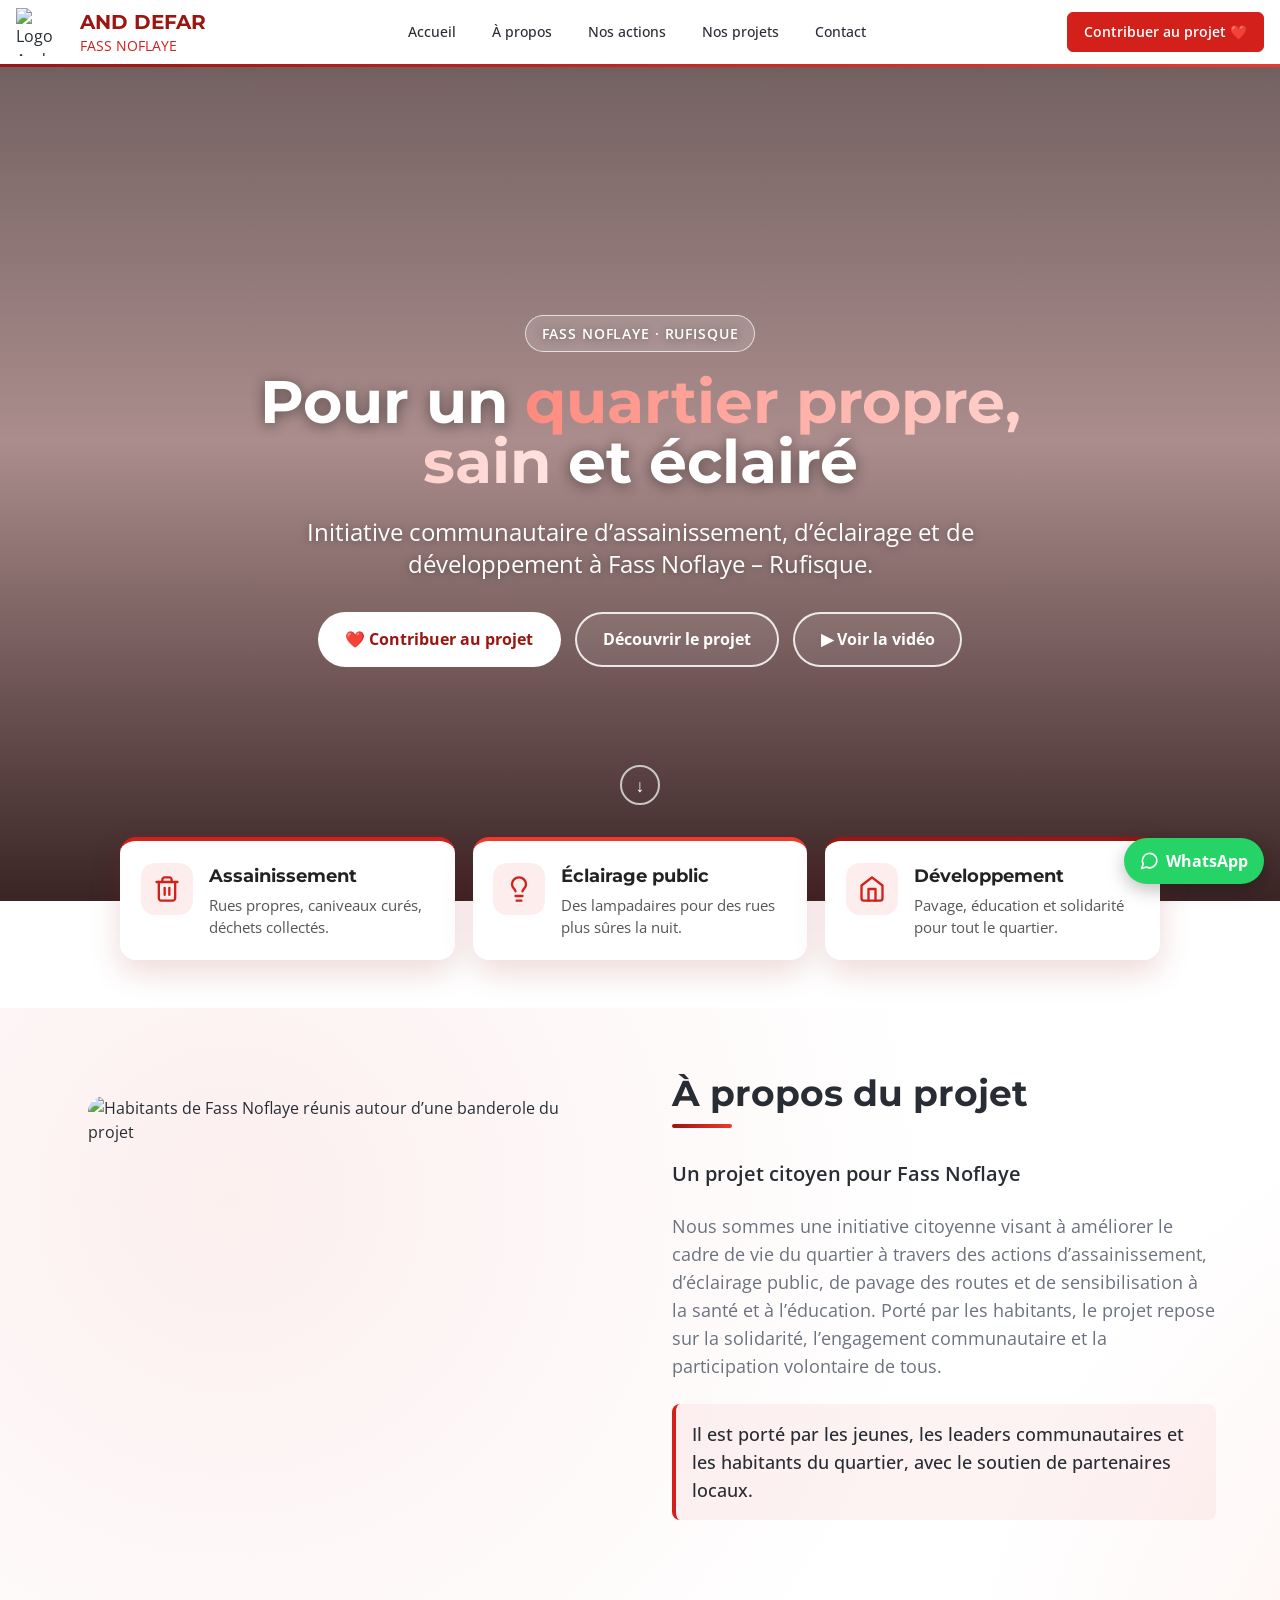
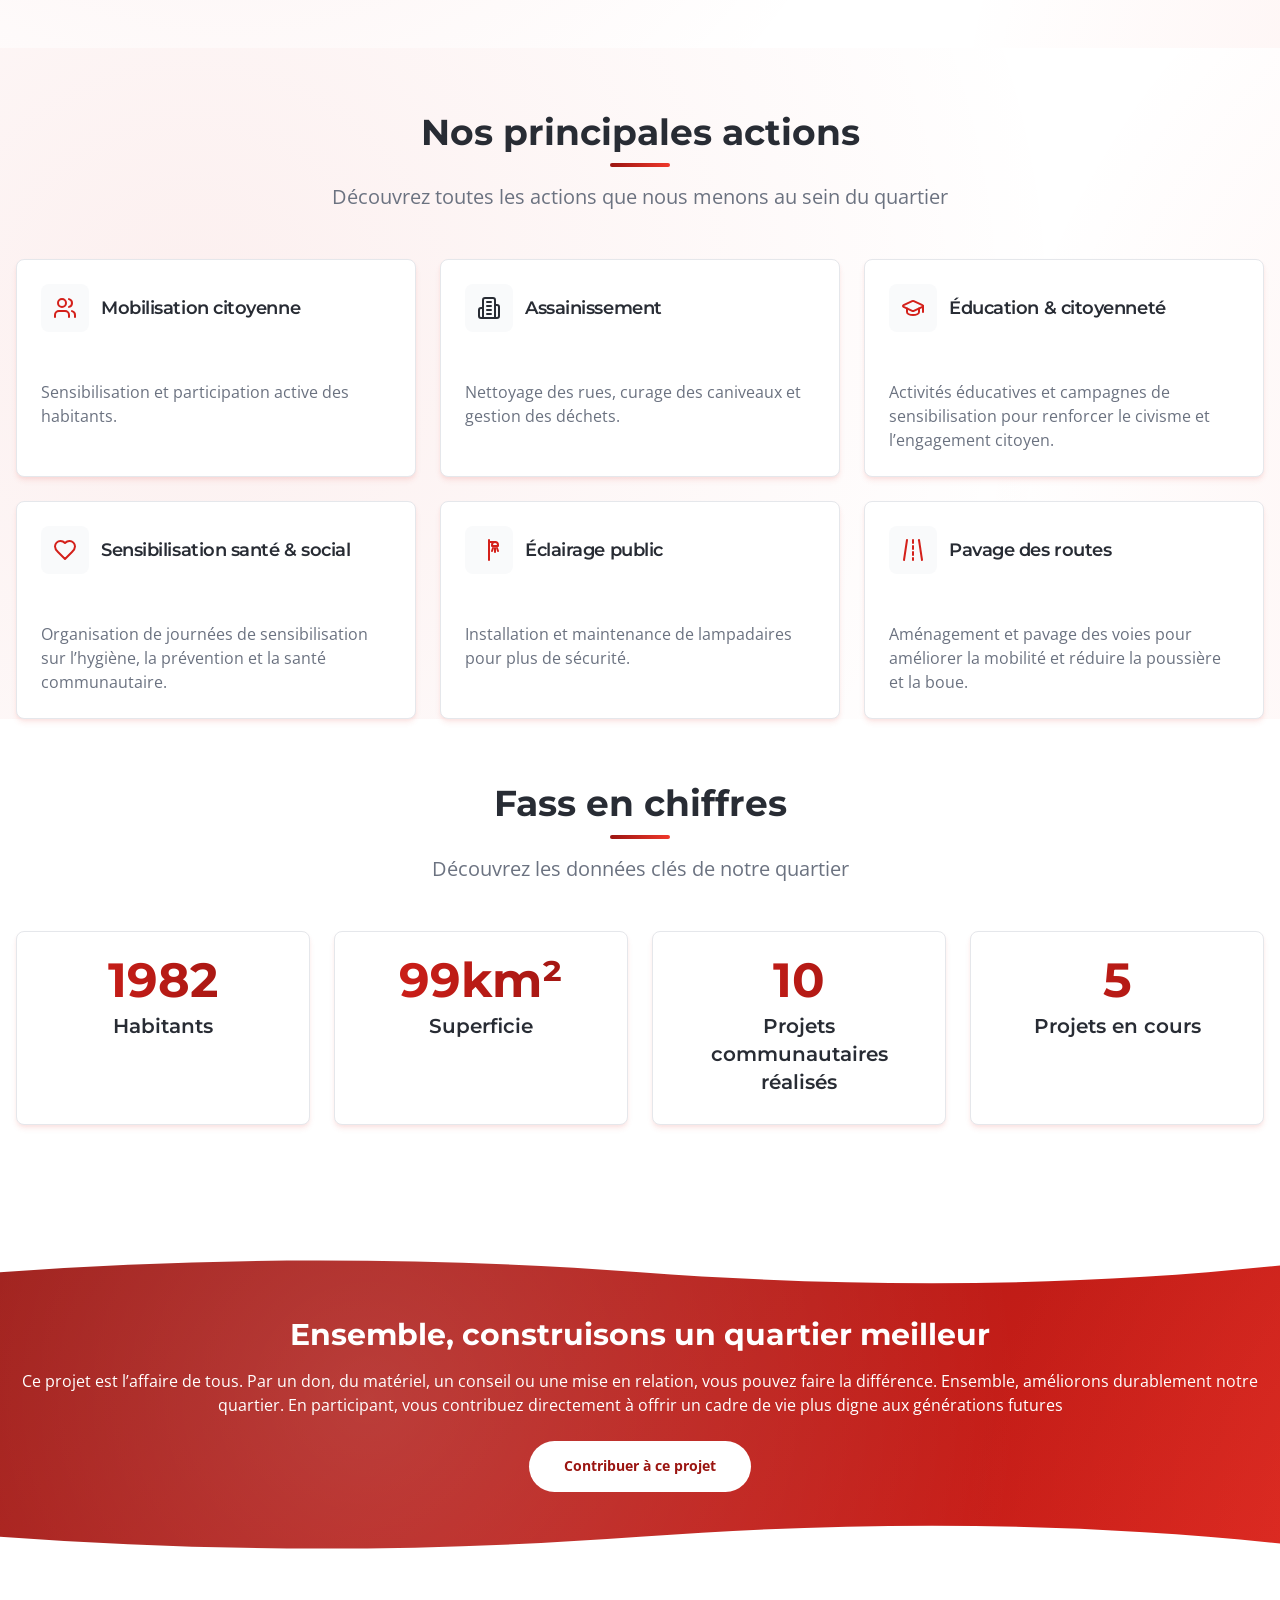
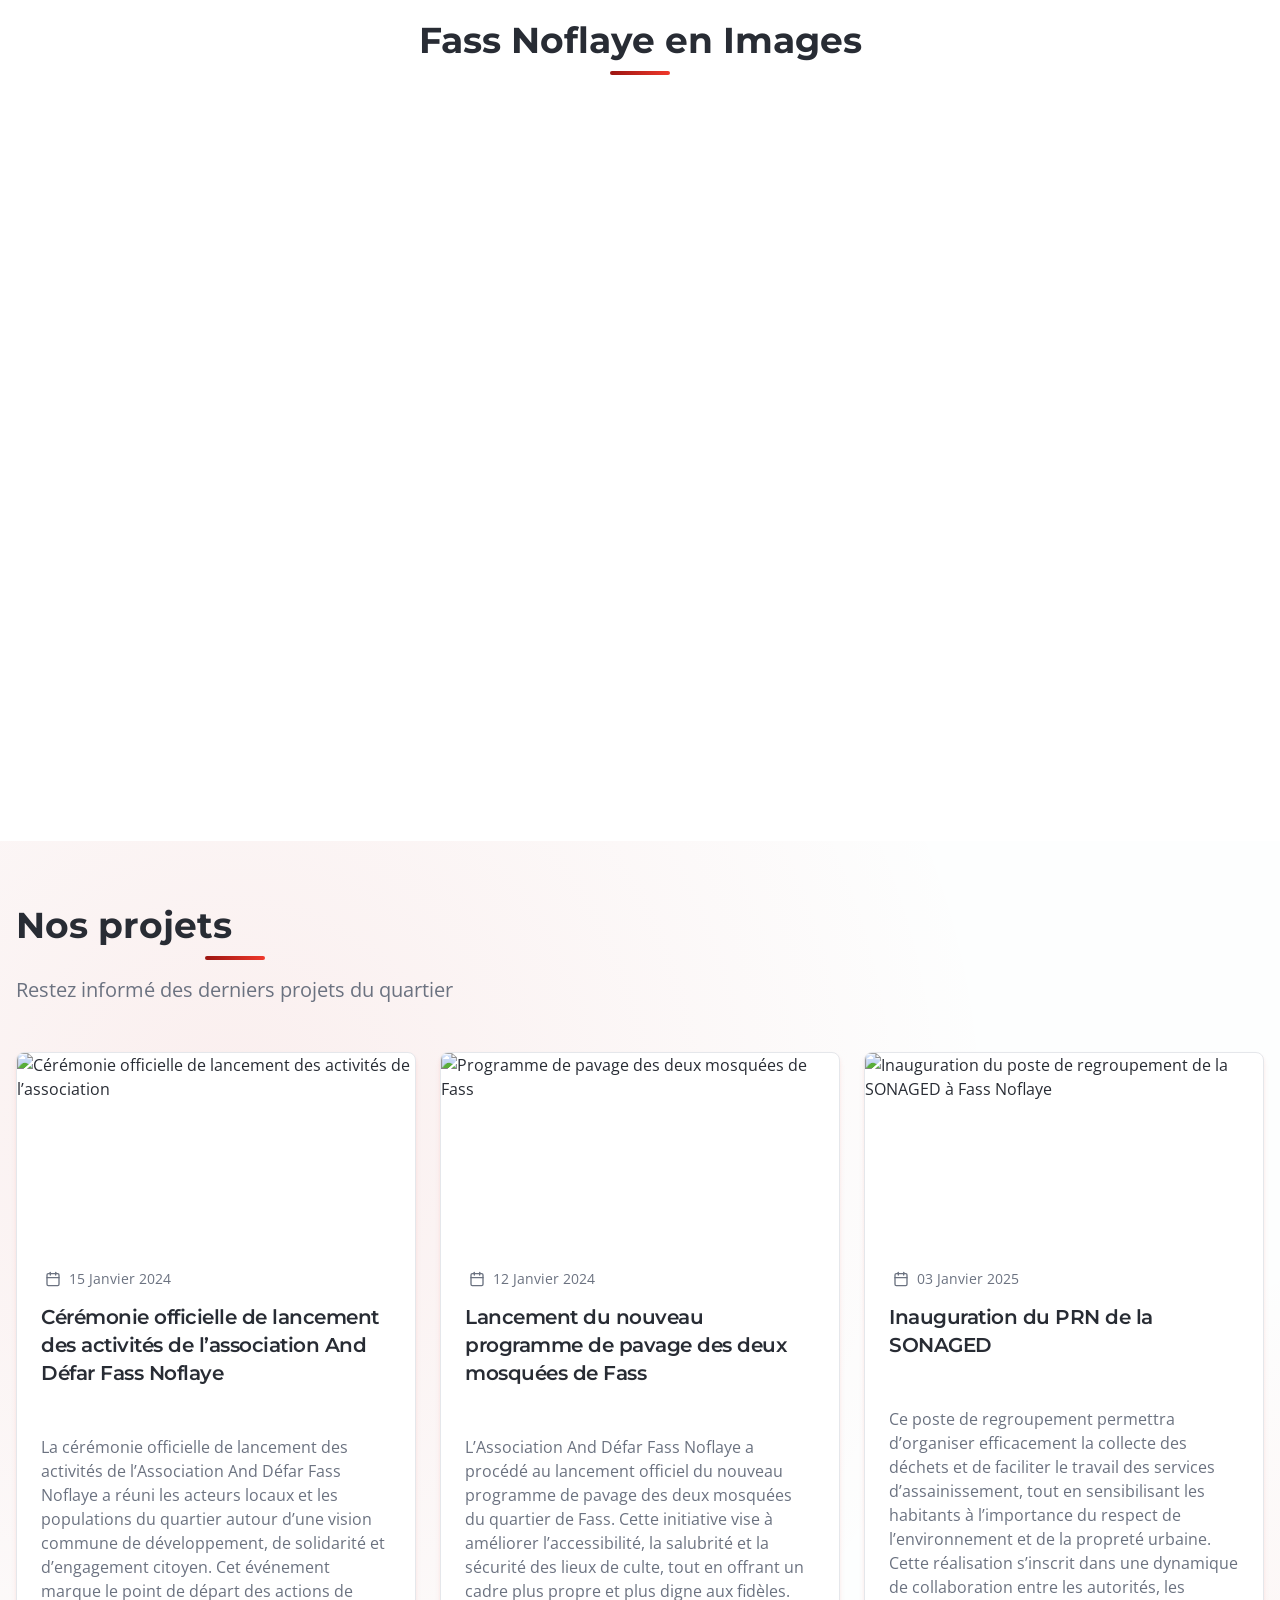
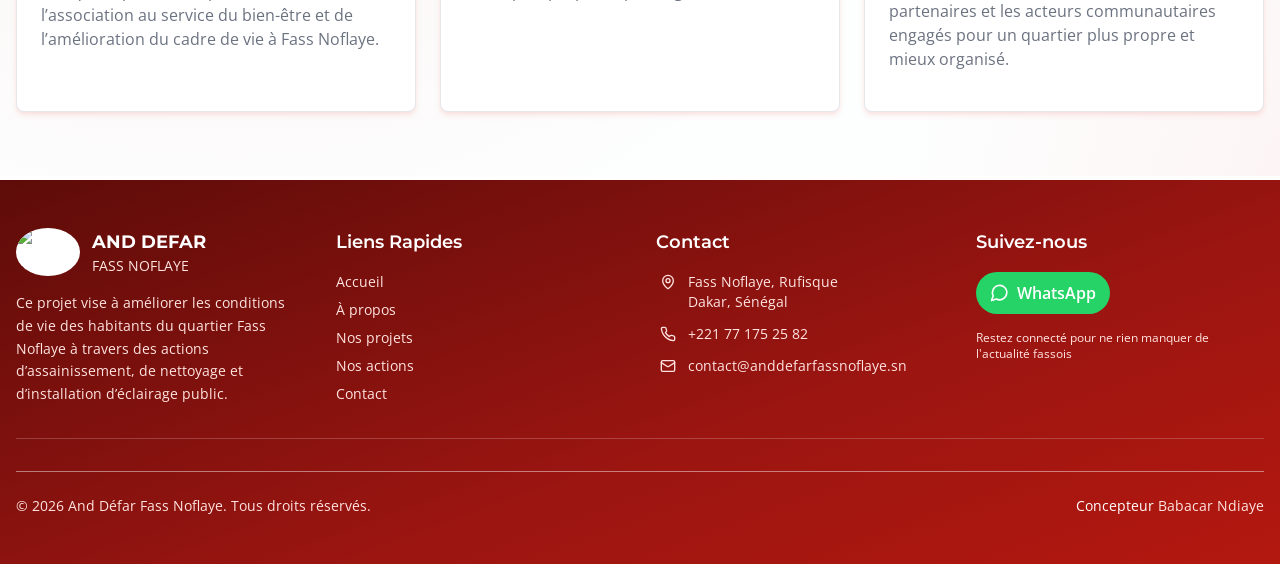
==== commit 592a1a35: "site mise ajour completement bb" ====
--- a/index.html
+++ b/index.html
@@ -1,490 +1,1147 @@
 <!DOCTYPE html>
-<html lang="en">
+<html lang="fr">
 
 <head>
     <meta charset="UTF-8">
     <meta name="viewport" content="width=device-width, initial-scale=1.0">
-    <!-- <link rel="stylesheet" crossorigin="" href="style.css"> -->
+    <title>And Défar Fass Noflaye – Pour un quartier propre, sain et éclairé</title>
+    <meta name="description"
+        content="Initiative communautaire d’assainissement, d’éclairage public et de développement à Fass Noflaye, Rufisque. Découvrez nos actions et contribuez au projet.">
+    <meta name="theme-color" content="#d4201a">
+    <link rel="icon" type="image/png" href="img/favicon.png">
+    <link rel="apple-touch-icon" href="img/apple-touch-icon.png">
+
+    <!-- Aperçu lors du partage (WhatsApp, Facebook…) -->
+    <meta property="og:type" content="website">
+    <meta property="og:locale" content="fr_FR">
+    <meta property="og:site_name" content="And Défar Fass Noflaye">
+    <meta property="og:title" content="And Défar Fass Noflaye – Pour un quartier propre, sain et éclairé">
+    <meta property="og:description"
+        content="Initiative communautaire d’assainissement, d’éclairage et de développement à Fass Noflaye – Rufisque. Contribuez au projet !">
+    <meta property="og:url" content="https://babacar97.github.io/siteWebFassNoflaye/">
+    <meta property="og:image" content="https://babacar97.github.io/siteWebFassNoflaye/img/apercu-partage.jpg">
+    <meta name="twitter:card" content="summary_large_image">
+
+    <script>document.documentElement.classList.add("js")</script>
     <link rel="stylesheet" href="style.css">
-    <title>AND DEFAR FASS NOFLAYE</title>
-    <style type="text/css">
-        :where(html[dir="ltr"]),
-        :where([data-sonner-toaster][dir="ltr"]) {
-            --toast-icon-margin-start: -3px;
-            --toast-icon-margin-end: 4px;
-            --toast-svg-margin-start: -1px;
-            --toast-svg-margin-end: 0px;
-            --toast-button-margin-start: auto;
-            --toast-button-margin-end: 0;
-            --toast-close-button-start: 0;
-            --toast-close-button-end: unset;
-            --toast-close-button-transform: translate(-35%, -35%)
-        }
-
-        :where(html[dir="rtl"]),
-        :where([data-sonner-toaster][dir="rtl"]) {
-            --toast-icon-margin-start: 4px;
-            --toast-icon-margin-end: -3px;
-            --toast-svg-margin-start: 0px;
-            --toast-svg-margin-end: -1px;
-            --toast-button-margin-start: 0;
-            --toast-button-margin-end: auto;
-            --toast-close-button-start: unset;
-            --toast-close-button-end: 0;
-            --toast-close-button-transform: translate(35%, -35%)
-        }
-
-
-        :where([data-sonner-toaster][data-lifted="true"]) {
-            transform: translateY(-10px)
-        }
-
-        @media (hover: none) and (pointer: coarse) {
-            :where([data-sonner-toaster][data-lifted="true"]) {
-                transform: none
-            }
-        }
-
-        :where([data-sonner-toaster][data-x-position="right"]) {
-            right: var(--offset-right)
-        }
-
-        :where([data-sonner-toaster][data-x-position="left"]) {
-            left: var(--offset-left)
-        }
-
-        :where([data-sonner-toaster][data-x-position="center"]) {
-            left: 50%;
-            transform: translate(-50%)
-        }
-
-        :where([data-sonner-toaster][data-y-position="top"]) {
-            top: var(--offset-top)
-        }
-
-        :where([data-sonner-toaster][data-y-position="bottom"]) {
-            bottom: var(--offset-bottom)
-        }
-
-        :where([data-sonner-toast]) {
-            --y: translateY(100%);
-            --lift-amount: calc(var(--lift) * var(--gap));
-            z-index: var(--z-index);
+    <style>
+        /* ===== Ajouts : navigation, popup de dons, WhatsApp ===== */
+        html {
+            scroll-behavior: smooth;
+        }
+
+        section[id],
+        footer[id] {
+            scroll-margin-top: 72px;
+        }
+
+        header nav a,
+        .mobile-menu a,
+        .video-header a,
+        .social-link,
+        .wa-float {
+            text-decoration: none;
+        }
+
+        /* Menu mobile (hamburger) */
+        .nav-toggle {
+            display: inline-flex;
+            align-items: center;
+            justify-content: center;
+            width: 44px;
+            height: 44px;
+            border: 1px solid #d9d9d9;
+            border-radius: 8px;
+            background: #fff;
+            font-size: 22px;
+            line-height: 1;
+            cursor: pointer;
+        }
+
+        .mobile-menu {
+            background: #fff;
+            border-top: 1px solid #e5e7eb;
+            padding: .25rem 1rem 1rem;
+        }
+
+        .mobile-menu[hidden] {
+            display: none;
+        }
+
+        .mobile-menu a,
+        .mobile-menu button {
+            display: block;
+            width: 100%;
+            text-align: left;
+            padding: .9rem .5rem;
+            font-size: 1rem;
+            font-weight: 600;
+            color: #222;
+            background: none;
+            border: 0;
+            border-bottom: 1px solid #f0f0f0;
+            cursor: pointer;
+        }
+
+        .mobile-menu .cta {
+            margin-top: .75rem;
+            border-radius: 8px;
+            background: var(--rouge);
+            color: #fff;
+            text-align: center;
+            border-bottom: 0;
+        }
+
+        @media (min-width: 1024px) {
+
+            .nav-toggle,
+            .mobile-menu {
+                display: none !important;
+            }
+        }
+
+        /* Fenêtre de contribution */
+        .don-overlay {
+            position: fixed;
+            inset: 0;
+            z-index: 100;
+            display: none;
+            align-items: center;
+            justify-content: center;
+            padding: 1rem;
+            background: rgba(0, 0, 0, .55);
+        }
+
+        .don-overlay.open {
+            display: flex;
+        }
+
+        .don-box {
+            position: relative;
+            width: 100%;
+            max-width: 520px;
+            max-height: 92vh;
+            overflow-y: auto;
+            padding: 1.75rem 1.25rem 1.25rem;
+            background: #fff;
+            color: #222;
+            border-radius: 16px;
+            box-shadow: 0 20px 50px rgba(0, 0, 0, .3);
+            text-align: center;
+        }
+
+        .don-close {
             position: absolute;
+            top: .4rem;
+            right: .6rem;
+            width: 44px;
+            height: 44px;
+            border: 0;
+            background: none;
+            font-size: 1.8rem;
+            line-height: 1;
+            color: #555;
+            cursor: pointer;
+        }
+
+        .don-title {
+            font-size: 1.5rem;
+            font-weight: 700;
+            margin: 0 1.5rem .75rem;
+        }
+
+        .don-num {
+            margin: .25rem 0 0;
+            font-size: 1.6rem;
+            font-weight: 700;
+            color: var(--rouge-fonce);
+        }
+
+        .don-qr {
+            display: grid;
+            grid-template-columns: 1fr 1fr;
+            gap: 1rem;
+            margin: 1.25rem 0;
+        }
+
+        .don-qr figure {
+            margin: 0;
+        }
+
+        .don-qr img {
+            display: block;
+            width: 100%;
+            height: auto;
+            border-radius: 12px;
+            border: 1px solid #e5e7eb;
+        }
+
+        .don-qr figcaption {
+            margin-top: .4rem;
+            font-weight: 600;
+        }
+
+        .don-note {
+            margin: .5rem 0 0;
+            font-size: .95rem;
+            color: #555;
+        }
+
+        @media (max-width: 440px) {
+            .don-qr {
+                grid-template-columns: 1fr;
+            }
+        }
+
+        /* Réseaux / WhatsApp */
+        .social-row {
+            display: flex;
+            flex-wrap: wrap;
+            gap: .5rem;
+            margin: .5rem 0 .75rem;
+        }
+
+        .social-link {
+            display: inline-flex;
+            align-items: center;
+            gap: .4rem;
+            padding: .55rem .9rem;
+            border-radius: 8px;
+            background: rgba(255, 255, 255, .12);
+            color: inherit;
+            font-weight: 600;
+        }
+
+        .social-link:hover {
+            background: rgba(255, 255, 255, .25);
+        }
+
+        .wa-float {
+            position: fixed;
+            right: 16px;
+            bottom: 16px;
+            z-index: 60;
+            display: inline-flex;
+            align-items: center;
+            gap: .45rem;
+            padding: .7rem 1rem;
+            border-radius: 999px;
+            background: var(--rouge);
+            color: #fff;
+            font-weight: 700;
+            box-shadow: 0 6px 18px rgba(0, 0, 0, .25);
+        }
+
+        .wa-float:hover {
+            background: var(--rouge-fonce);
+        }
+
+        body.don-open .wa-float {
+            display: none;
+        }
+
+        @media (max-width: 480px) {
+            .wa-float span {
+                display: none;
+            }
+
+            .wa-float {
+                padding: .8rem;
+                font-size: 1.2rem;
+            }
+        }
+
+        @media (prefers-reduced-motion: reduce) {
+            html {
+                scroll-behavior: auto;
+            }
+
+            .bg-video {
+                display: none;
+            }
+        }
+
+        /* ===== Design : rouge et blanc du logo + animations ===== */
+        :root {
+            --rouge: #d4201a;
+            --rouge-fonce: #9b1511;
+            --rouge-vif: #f0382b;
+            --rose: #fdeeed;
+            --rose-fonce: #ffd9d5;
+            --primary: 3 78% 47%;
+            --accent: 3 79% 34%;
+            --ring: 3 78% 47%;
+            --senegal-red: 3 78% 47%;
+        }
+
+        html {
+            scroll-behavior: smooth;
+        }
+
+        .text-primary {
+            color: var(--rouge);
+        }
+
+        .border-primary {
+            border-color: var(--rouge);
+        }
+
+        .bg-gradient-to-r {
+            background-color: var(--rouge);
+        }
+
+        .bg-clip-text.text-transparent {
+            background-image: linear-gradient(90deg, var(--rouge), var(--rouge-fonce));
+        }
+
+        .to-primary-foreground {
+            --tw-gradient-to: var(--rouge-vif) var(--tw-gradient-to-position);
+        }
+
+        .gradient-hero:hover {
+            background-color: var(--rouge);
+        }
+
+        .ligne-footer {
+            border-color: rgba(255, 255, 255, .45);
+        }
+
+        .hover\:bg-accent:hover {
+            background-color: var(--rose) !important;
+            color: var(--rouge-fonce) !important;
+        }
+
+        /* ---------- Barre de progression + bouton retour en haut ---------- */
+        #progress {
+            position: fixed;
+            top: 0;
+            left: 0;
+            z-index: 200;
+            height: 4px;
+            width: 0;
+            background: linear-gradient(90deg, var(--rouge-fonce), var(--rouge-vif));
+            box-shadow: 0 0 10px rgba(240, 56, 43, .6);
+        }
+
+        .to-top {
+            position: fixed;
+            left: 16px;
+            bottom: 16px;
+            z-index: 60;
+            width: 46px;
+            height: 46px;
+            border: 0;
+            border-radius: 50%;
+            background: var(--rouge);
+            color: #fff;
+            font-size: 1.3rem;
+            line-height: 1;
+            cursor: pointer;
+            box-shadow: 0 6px 18px rgba(0, 0, 0, .25);
             opacity: 0;
-            transform: var(--y);
-            filter: blur(0);
-            touch-action: none;
-            transition: transform .4s, opacity .4s, height .4s, box-shadow .2s;
-            box-sizing: border-box;
-            outline: none;
-            overflow-wrap: anywhere
-        }
-
-        :where([data-sonner-toast][data-styled="true"]) {
-            padding: 16px;
-            background: var(--normal-bg);
-            border: 1px solid var(--normal-border);
-            color: var(--normal-text);
-            border-radius: var(--border-radius);
-            box-shadow: 0 4px 12px #0000001a;
-            width: var(--width);
-            font-size: 13px;
-            display: flex;
-            align-items: center;
-            gap: 6px
-        }
-
-        :where([data-sonner-toast]:focus-visible) {
-            box-shadow: 0 4px 12px #0000001a, 0 0 0 2px #0003
-        }
-
-        :where([data-sonner-toast][data-y-position="top"]) {
-            top: 0;
-            --y: translateY(-100%);
-            --lift: 1;
-            --lift-amount: calc(1 * var(--gap))
-        }
-
-        :where([data-sonner-toast][data-y-position="bottom"]) {
-            bottom: 0;
-            --y: translateY(100%);
-            --lift: -1;
-            --lift-amount: calc(var(--lift) * var(--gap))
-        }
-
-        :where([data-sonner-toast]) :where([data-description]) {
-            font-weight: 400;
-            line-height: 1.4;
-            color: inherit
-        }
-
-        :where([data-sonner-toast]) :where([data-title]) {
-            font-weight: 500;
-            line-height: 1.5;
-            color: inherit
-        }
-
-        :where([data-sonner-toast]) :where([data-icon]) {
-            display: flex;
-            height: 16px;
-            width: 16px;
-            position: relative;
-            justify-content: flex-start;
-            align-items: center;
-            flex-shrink: 0;
-            margin-left: var(--toast-icon-margin-start);
-            margin-right: var(--toast-icon-margin-end)
-        }
-
-        :where([data-sonner-toast][data-promise="true"]) :where([data-icon])>svg {
-            opacity: 0;
-            transform: scale(.8);
-            transform-origin: center;
-            animation: sonner-fade-in .3s ease forwards
-        }
-
-        :where([data-sonner-toast]) :where([data-icon])>* {
-            flex-shrink: 0
-        }
-
-        :where([data-sonner-toast]) :where([data-icon]) svg {
-            margin-left: var(--toast-svg-margin-start);
-            margin-right: var(--toast-svg-margin-end)
-        }
-
-        :where([data-sonner-toast]) :where([data-content]) {
-            display: flex;
-            flex-direction: column;
-            gap: 2px
-        }
-
-        [data-sonner-toast][data-styled=true] [data-button] {
-            border-radius: 4px;
-            padding-left: 8px;
-            padding-right: 8px;
-            height: 24px;
-            font-size: 12px;
-            color: var(--normal-bg);
-            background: var(--normal-text);
-            margin-left: var(--toast-button-margin-start);
-            margin-right: var(--toast-button-margin-end);
-            border: none;
-            cursor: pointer;
-            outline: none;
-            display: flex;
-            align-items: center;
-            flex-shrink: 0;
-            transition: opacity .4s, box-shadow .2s
-        }
-
-        :where([data-sonner-toast]) :where([data-button]):focus-visible {
-            box-shadow: 0 0 0 2px #0006
-        }
-
-        :where([data-sonner-toast]) :where([data-button]):first-of-type {
-            margin-left: var(--toast-button-margin-start);
-            margin-right: var(--toast-button-margin-end)
-        }
-
-        :where([data-sonner-toast]) :where([data-cancel]) {
-            color: var(--normal-text);
-            background: rgba(0, 0, 0, .08)
-        }
-
-        :where([data-sonner-toast][data-theme="dark"]) :where([data-cancel]) {
-            background: rgba(255, 255, 255, .3)
-        }
-
-        :where([data-sonner-toast]) :where([data-close-button]) {
-            position: absolute;
-            left: var(--toast-close-button-start);
-            right: var(--toast-close-button-end);
-            top: 0;
-            height: 20px;
-            width: 20px;
-            display: flex;
-            justify-content: center;
-            align-items: center;
-            padding: 0;
-            color: var(--gray12);
-            border: 1px solid var(--gray4);
-            transform: var(--toast-close-button-transform);
-            border-radius: 50%;
-            cursor: pointer;
-            z-index: 1;
-            transition: opacity .1s, background .2s, border-color .2s
-        }
-
-        [data-sonner-toast] [data-close-button] {
-            background: var(--gray1)
-        }
-
-        :where([data-sonner-toast]) :where([data-close-button]):focus-visible {
-            box-shadow: 0 4px 12px #0000001a, 0 0 0 2px #0003
-        }
-
-        :where([data-sonner-toast]) :where([data-disabled="true"]) {
-            cursor: not-allowed
-        }
-
-        :where([data-sonner-toast]):hover :where([data-close-button]):hover {
-            background: var(--gray2);
-            border-color: var(--gray5)
-        }
-
-        :where([data-sonner-toast][data-swiping="true"]):before {
-            content: "";
-            position: absolute;
-            left: -50%;
-            right: -50%;
-            height: 100%;
-            z-index: -1
-        }
-
-        :where([data-sonner-toast][data-y-position="top"][data-swiping="true"]):before {
-            bottom: 50%;
-            transform: scaleY(3) translateY(50%)
-        }
-
-        :where([data-sonner-toast][data-y-position="bottom"][data-swiping="true"]):before {
-            top: 50%;
-            transform: scaleY(3) translateY(-50%)
-        }
-
-        :where([data-sonner-toast][data-swiping="false"][data-removed="true"]):before {
-            content: "";
-            position: absolute;
-            inset: 0;
-            transform: scaleY(2)
-        }
-
-        :where([data-sonner-toast]):after {
+            pointer-events: none;
+            transform: translateY(14px);
+            transition: opacity .3s, transform .3s, background .2s;
+        }
+
+        .to-top.show {
+            opacity: 1;
+            pointer-events: auto;
+            transform: none;
+        }
+
+        .to-top:hover {
+            background: var(--rouge-fonce);
+        }
+
+        /* ---------- En-tête ---------- */
+        header {
+            transition: box-shadow .3s ease;
+            box-shadow: 0 2px 12px rgba(0, 0, 0, .06);
+        }
+
+        header.scrolled {
+            box-shadow: 0 8px 28px rgba(155, 21, 17, .18);
+        }
+
+        header::after {
             content: "";
             position: absolute;
             left: 0;
-            height: calc(var(--gap) + 1px);
-            bottom: 100%;
-            width: 100%
-        }
-
-        :where([data-sonner-toast][data-mounted="true"]) {
-            --y: translateY(0);
-            opacity: 1
-        }
-
-        :where([data-sonner-toast][data-expanded="false"][data-front="false"]) {
-            --scale: var(--toasts-before) * .05 + 1;
-            --y: translateY(calc(var(--lift-amount) * var(--toasts-before))) scale(calc(-1 * var(--scale)));
-            height: var(--front-toast-height)
-        }
-
-        :where([data-sonner-toast])>* {
-            transition: opacity .4s
-        }
-
-        :where([data-sonner-toast][data-expanded="false"][data-front="false"][data-styled="true"])>* {
-            opacity: 0
-        }
-
-        :where([data-sonner-toast][data-visible="false"]) {
-            opacity: 0;
-            pointer-events: none
-        }
-
-        :where([data-sonner-toast][data-mounted="true"][data-expanded="true"]) {
-            --y: translateY(calc(var(--lift) * var(--offset)));
-            height: var(--initial-height)
-        }
-
-        :where([data-sonner-toast][data-removed="true"][data-front="true"][data-swipe-out="false"]) {
-            --y: translateY(calc(var(--lift) * -100%));
-            opacity: 0
-        }
-
-        :where([data-sonner-toast][data-removed="true"][data-front="false"][data-swipe-out="false"][data-expanded="true"]) {
-            --y: translateY(calc(var(--lift) * var(--offset) + var(--lift) * -100%));
-            opacity: 0
-        }
-
-        :where([data-sonner-toast][data-removed="true"][data-front="false"][data-swipe-out="false"][data-expanded="false"]) {
-            --y: translateY(40%);
-            opacity: 0;
-            transition: transform .5s, opacity .2s
-        }
-
-        :where([data-sonner-toast][data-removed="true"][data-front="false"]):before {
-            height: calc(var(--initial-height) + 20%)
-        }
-
-        [data-sonner-toast][data-swiping=true] {
-            transform: var(--y) translateY(var(--swipe-amount-y, 0px)) translate(var(--swipe-amount-x, 0px));
-            transition: none
-        }
-
-        [data-sonner-toast][data-swiped=true] {
-            user-select: none
-        }
-
-        [data-sonner-toast][data-swipe-out=true][data-y-position=bottom],
-        [data-sonner-toast][data-swipe-out=true][data-y-position=top] {
-            animation-duration: .2s;
-            animation-timing-function: ease-out;
-            animation-fill-mode: forwards
-        }
-
-        [data-sonner-toast][data-swipe-out=true][data-swipe-direction=left] {
-            animation-name: swipe-out-left
-        }
-
-        [data-sonner-toast][data-swipe-out=true][data-swipe-direction=right] {
-            animation-name: swipe-out-right
-        }
-
-        [data-sonner-toast][data-swipe-out=true][data-swipe-direction=up] {
-            animation-name: swipe-out-up
-        }
-
-        [data-sonner-toast][data-swipe-out=true][data-swipe-direction=down] {
-            animation-name: swipe-out-down
-        }
-
-        @keyframes swipe-out-left {
-            0% {
-                transform: var(--y) translate(var(--swipe-amount-x));
-                opacity: 1
-            }
-
-            to {
-                transform: var(--y) translate(calc(var(--swipe-amount-x) - 100%));
-                opacity: 0
-            }
-        }
-
-        @keyframes swipe-out-right {
-            0% {
-                transform: var(--y) translate(var(--swipe-amount-x));
-                opacity: 1
-            }
-
-            to {
-                transform: var(--y) translate(calc(var(--swipe-amount-x) + 100%));
-                opacity: 0
-            }
-        }
-
-        @keyframes swipe-out-up {
-            0% {
-                transform: var(--y) translateY(var(--swipe-amount-y));
-                opacity: 1
-            }
-
-            to {
-                transform: var(--y) translateY(calc(var(--swipe-amount-y) - 100%));
-                opacity: 0
-            }
-        }
-
-        @keyframes swipe-out-down {
-            0% {
-                transform: var(--y) translateY(var(--swipe-amount-y));
-                opacity: 1
-            }
-
-            to {
-                transform: var(--y) translateY(calc(var(--swipe-amount-y) + 100%));
-                opacity: 0
-            }
-        }
-
-        @media (max-width: 600px) {
-            [data-sonner-toaster] {
+            right: 0;
+            bottom: -3px;
+            height: 3px;
+            background: linear-gradient(90deg, var(--rouge-fonce), var(--rouge-vif), var(--rouge-fonce));
+            background-size: 200% 100%;
+            animation: slideBar 6s linear infinite;
+        }
+
+        header nav a {
+            position: relative;
+            background: transparent !important;
+            color: #222;
+        }
+
+        header nav a::after {
+            content: "";
+            position: absolute;
+            left: 1rem;
+            right: 1rem;
+            bottom: .3rem;
+            height: 3px;
+            border-radius: 2px;
+            background: linear-gradient(90deg, var(--rouge-fonce), var(--rouge-vif));
+            transform: scaleX(0);
+            transform-origin: left;
+            transition: transform .3s ease;
+        }
+
+        header nav a:hover,
+        header nav a:focus,
+        header nav a.active {
+            background: transparent !important;
+            color: var(--rouge-fonce) !important;
+        }
+
+        header nav a:hover::after,
+        header nav a.active::after {
+            transform: scaleX(1);
+        }
+
+        header [data-open-don] {
+            background: var(--rouge) !important;
+            color: #fff !important;
+            border-color: var(--rouge) !important;
+            font-weight: 600;
+            animation: pulseRed 3s ease-out infinite;
+        }
+
+        header [data-open-don]:hover {
+            background: var(--rouge-fonce) !important;
+        }
+
+        /* ---------- Bannière ---------- */
+        .video-header {
+            height: calc(100vh - 64px);
+            height: calc(100svh - 64px);
+            min-height: 600px;
+            display: flex;
+            align-items: center;
+        }
+
+        .video-header>.container {
+            width: 100%;
+            padding-bottom: 5rem;
+        }
+
+        .video-overlay {
+            background: linear-gradient(180deg, rgba(30, 0, 0, .62) 0%, rgba(70, 6, 4, .46) 45%, rgba(25, 0, 0, .86) 100%);
+        }
+
+        .video-header h1 {
+            text-shadow: 0 2px 14px rgba(0, 0, 0, .45);
+        }
+
+        .video-header p {
+            text-shadow: 0 1px 8px rgba(0, 0, 0, .4);
+        }
+
+        .hero-eyebrow {
+            display: inline-block;
+            margin: 0 0 1.25rem;
+            padding: .4rem 1rem;
+            border-radius: 999px;
+            background: rgba(255, 255, 255, .14);
+            border: 1px solid rgba(255, 255, 255, .7);
+            color: #fff;
+            font-weight: 600;
+            font-size: .9rem;
+            letter-spacing: .06em;
+            text-transform: uppercase;
+            text-shadow: none;
+        }
+
+        .hero-accent {
+            background: linear-gradient(90deg, #ff8a7e, #ffe3e0, #ff8a7e);
+            background-size: 200% 100%;
+            -webkit-background-clip: text;
+            background-clip: text;
+            -webkit-text-fill-color: transparent;
+            color: #ff8a7e;
+            animation: shine 5s linear infinite;
+            text-shadow: none;
+        }
+
+        .video-header .hero-eyebrow {
+            animation: fadeUp .8s .1s both;
+        }
+
+        .video-header h1 {
+            animation: fadeUp .9s .25s both;
+        }
+
+        .video-header .hero-sub {
+            animation: fadeUp .9s .45s both;
+        }
+
+        .video-header .hero-cta {
+            animation: fadeUp .9s .65s both;
+        }
+
+        .hero-cta {
+            display: flex;
+            flex-wrap: wrap;
+            justify-content: center;
+            gap: .9rem;
+            margin-top: 2rem;
+        }
+
+        .btn-hero {
+            position: relative;
+            overflow: hidden;
+            display: inline-flex;
+            align-items: center;
+            justify-content: center;
+            gap: .5rem;
+            min-height: 52px;
+            padding: .85rem 1.6rem;
+            border-radius: 999px;
+            border: 2px solid transparent;
+            font: inherit;
+            font-weight: 700;
+            font-size: 1rem;
+            cursor: pointer;
+            transition: transform .2s, box-shadow .2s, background .2s, color .2s;
+        }
+
+        .btn-hero:hover {
+            transform: translateY(-3px);
+        }
+
+        .btn-don {
+            background: #fff;
+            color: var(--rouge-fonce);
+            animation: pulseWhite 2.6s ease-out infinite;
+        }
+
+        .btn-don::before,
+        #contribuer [data-open-don]::before {
+            content: "";
+            position: absolute;
+            top: 0;
+            left: -80%;
+            width: 50%;
+            height: 100%;
+            background: linear-gradient(100deg, transparent, rgba(255, 255, 255, .65), transparent);
+            transform: skewX(-20deg);
+            animation: sweep 3.6s ease-in-out infinite;
+        }
+
+        .btn-don:hover {
+            background: #ffe9e7;
+        }
+
+        .btn-ghost {
+            background: rgba(255, 255, 255, .08);
+            color: #fff;
+            border-color: rgba(255, 255, 255, .85);
+        }
+
+        .btn-ghost:hover {
+            background: #fff;
+            color: var(--rouge-fonce);
+        }
+
+        .scroll-hint {
+            position: absolute;
+            left: 50%;
+            bottom: 96px;
+            z-index: 4;
+            width: 40px;
+            height: 40px;
+            margin-left: -20px;
+            display: flex;
+            align-items: center;
+            justify-content: center;
+            border: 2px solid rgba(255, 255, 255, .7);
+            border-radius: 50%;
+            color: #fff;
+            text-decoration: none;
+            font-size: 1.1rem;
+            animation: bounce 2s ease-in-out infinite;
+        }
+
+        @media (max-width: 640px) {
+            .hero-cta {
+                flex-direction: column;
+                align-items: stretch;
+            }
+
+            .btn-hero {
+                width: 100%;
+            }
+
+            .scroll-hint {
+                display: none;
+            }
+        }
+
+        /* ---------- Trois piliers ---------- */
+        .piliers {
+            position: relative;
+            z-index: 5;
+            margin-top: -64px;
+            padding: 0 1rem 3rem;
+        }
+
+        .piliers-grid {
+            max-width: 1040px;
+            margin: 0 auto;
+            display: grid;
+            grid-template-columns: repeat(3, 1fr);
+            gap: 1.1rem;
+        }
+
+        .pilier {
+            display: flex;
+            gap: 1rem;
+            align-items: flex-start;
+            padding: 1.4rem 1.3rem;
+            background: #fff;
+            border-radius: 16px;
+            border-top: 4px solid var(--rouge);
+            box-shadow: 0 12px 32px rgba(155, 21, 17, .16);
+            animation: floaty 6s ease-in-out infinite;
+            transition: box-shadow .3s;
+        }
+
+        .pilier:nth-child(2) {
+            border-top-color: var(--rouge-vif);
+            animation-delay: -2s;
+        }
+
+        .pilier:nth-child(3) {
+            border-top-color: var(--rouge-fonce);
+            animation-delay: -4s;
+        }
+
+        .pilier:hover {
+            box-shadow: 0 18px 40px rgba(155, 21, 17, .26);
+        }
+
+        .pilier-ico {
+            flex: none;
+            width: 52px;
+            height: 52px;
+            display: flex;
+            align-items: center;
+            justify-content: center;
+            border-radius: 14px;
+            font-size: 1.6rem;
+            background: var(--rose);
+            transition: transform .35s;
+        }
+
+        .pilier:nth-child(2) .pilier-ico {
+            background: var(--rose);
+        }
+
+        .pilier:hover .pilier-ico {
+            transform: scale(1.15) rotate(-8deg);
+        }
+
+        .pilier h3 {
+            margin: 0 0 .25rem;
+            font-size: 1.1rem;
+            font-weight: 700;
+            color: #222;
+            font-family: Montserrat, sans-serif;
+        }
+
+        .pilier p {
+            margin: 0;
+            font-size: .95rem;
+            line-height: 1.45;
+            color: #555;
+        }
+
+        @media (max-width: 820px) {
+            .piliers-grid {
+                grid-template-columns: 1fr;
+            }
+
+            .piliers {
+                margin-top: -48px;
+            }
+        }
+
+        /* ---------- Sections : fonds animés et titres ---------- */
+        section#apropos,
+        section#actions,
+        section#projets {
+            background-image: radial-gradient(circle at 12% 20%, rgba(212, 32, 26, .07) 0, transparent 38%),
+                radial-gradient(circle at 88% 80%, rgba(240, 56, 43, .10) 0, transparent 40%);
+            background-size: 150% 150%, 150% 150%;
+            background-repeat: no-repeat;
+            animation: drift 16s ease-in-out infinite alternate;
+        }
+
+        section#actions {
+            background-image: radial-gradient(circle at 10% 15%, rgba(212, 32, 26, .07) 0, transparent 38%),
+                radial-gradient(circle at 92% 28%, rgba(240, 56, 43, .09) 0, transparent 36%);
+        }
+
+        #apropos h2::after,
+        #actions h2::after,
+        #projets h2::after,
+        #video h2::after {
+            content: "";
+            display: block;
+            width: 60px;
+            height: 4px;
+            margin: .7rem auto 0;
+            border-radius: 2px;
+            background: linear-gradient(90deg, var(--rouge-fonce), var(--rouge-vif));
+            transition: width .9s ease .2s;
+        }
+
+        #apropos h2::after {
+            margin-left: 0;
+        }
+
+        .js h2.reveal::after {
+            width: 0;
+        }
+
+        .js h2.reveal.in::after {
+            width: 60px;
+        }
+
+        /* ---------- « Ensemble, construisons… » ---------- */
+        section#contribuer {
+            position: relative;
+            overflow: hidden;
+            background-color: var(--rouge-fonce) !important;
+            background-image: radial-gradient(circle at 18% 30%, rgba(255, 255, 255, .16) 0, transparent 38%),
+                radial-gradient(circle at 82% 70%, rgba(255, 90, 70, .40) 0, transparent 42%),
+                linear-gradient(135deg, var(--rouge-fonce) 0%, var(--rouge) 100%) !important;
+            background-size: 160% 160%, 160% 160%, 100% 100% !important;
+            background-repeat: no-repeat !important;
+            animation: drift 12s ease-in-out infinite alternate;
+        }
+
+        section#contribuer::before,
+        section#contribuer::after {
+            content: "";
+            position: absolute;
+            left: 0;
+            right: 0;
+            height: 36px;
+            pointer-events: none;
+            background: url("data:image/svg+xml;utf8,<svg xmlns='http://www.w3.org/2000/svg' viewBox='0 0 1440 80' preserveAspectRatio='none'><path fill='%23ffffff' d='M0,0H1440V30C1200,80 960,80 720,45C480,10 240,10 0,45Z'/></svg>") center / 100% 100% no-repeat;
+        }
+
+        section#contribuer::before {
+            top: -1px;
+        }
+
+        section#contribuer::after {
+            bottom: -1px;
+            transform: scaleY(-1);
+        }
+
+        #contribuer [data-open-don] {
+            position: relative;
+            overflow: hidden;
+            background: #fff !important;
+            color: var(--rouge-fonce) !important;
+            font-weight: 700 !important;
+            border: 0;
+            border-radius: 999px;
+            height: 3.2rem;
+            padding: 0 2.2rem;
+            cursor: pointer;
+            animation: pulseWhite 2.6s ease-out infinite;
+            transition: transform .2s;
+        }
+
+        #contribuer [data-open-don]:hover {
+            background: #ffe9e7 !important;
+            transform: translateY(-3px);
+        }
+
+        /* ---------- Cartes ---------- */
+        .rounded-lg.border.bg-card {
+            transition: transform .3s ease, box-shadow .3s ease, border-color .3s;
+        }
+
+        .rounded-lg.border.bg-card:hover {
+            transform: translateY(-6px);
+            box-shadow: 0 16px 34px rgba(155, 21, 17, .18);
+            border-color: rgba(212, 32, 26, .40);
+        }
+
+        .group svg {
+            transition: transform .35s ease;
+        }
+
+        .group:hover svg {
+            transform: scale(1.18) rotate(-6deg);
+        }
+
+        #projets img,
+        #apropos img {
+            transition: transform .8s ease;
+        }
+
+        #projets .rounded-lg:hover img {
+            transform: scale(1.07);
+        }
+
+        #apropos .img-presentation:hover {
+            transform: scale(1.03) rotate(-1deg);
+        }
+
+        /* ---------- Pied de page ---------- */
+        footer#contact {
+            background: linear-gradient(160deg, #5e0c09 0%, var(--rouge-fonce) 60%, #b3180f 100%) !important;
+            color: #fff;
+            border-top: 4px solid #fff;
+        }
+
+        footer#contact * {
+            color: inherit;
+        }
+
+        footer#contact h4 {
+            color: #fff;
+        }
+
+        footer#contact a:hover {
+            color: var(--rose-fonce);
+        }
+
+        footer#contact img {
+            background: #fff;
+            border-radius: 50%;
+        }
+
+        footer#contact .text-muted-foreground,
+        footer#contact .opacity-80,
+        footer#contact .opacity-60 {
+            color: #ffe3e0;
+        }
+
+        .social-row {
+            display: flex;
+            flex-wrap: wrap;
+            gap: .5rem;
+            margin: .5rem 0 .75rem;
+        }
+
+        .social-link {
+            display: inline-flex;
+            align-items: center;
+            gap: .4rem;
+            padding: .55rem .9rem;
+            border-radius: 999px;
+            background: rgba(255, 255, 255, .14);
+            color: inherit;
+            font-weight: 600;
+            transition: background .2s, transform .2s;
+        }
+
+        .social-link:hover {
+            background: rgba(255, 255, 255, .28);
+            transform: translateY(-2px);
+        }
+
+        .wa-float {
+            animation: pulseWa 2.8s ease-out infinite;
+        }
+
+        /* ---------- Barre « Contribuer » (mobile) ---------- */
+        .mobile-cta {
+            display: none;
+        }
+
+        @media (max-width: 767px) {
+            .mobile-cta {
                 position: fixed;
-                right: var(--mobile-offset-right);
-                left: var(--mobile-offset-left);
-                width: 100%
-            }
-
-            [data-sonner-toaster][dir=rtl] {
-                left: calc(var(--mobile-offset-left) * -1)
-            }
-
-            [data-sonner-toaster] [data-sonner-toast] {
                 left: 0;
                 right: 0;
-                width: calc(100% - var(--mobile-offset-left) * 2)
-            }
-
-            [data-sonner-toaster][data-x-position=left] {
-                left: var(--mobile-offset-left)
-            }
-
-            [data-sonner-toaster][data-y-position=bottom] {
-                bottom: var(--mobile-offset-bottom)
-            }
-
-            [data-sonner-toaster][data-y-position=top] {
-                top: var(--mobile-offset-top)
-            }
-
-            [data-sonner-toaster][data-x-position=center] {
-                left: var(--mobile-offset-left);
-                right: var(--mobile-offset-right);
-                transform: none
-            }
-        }
-
-        .sonner-loading-bar:nth-child(11) {
-            animation-delay: -.2s;
-            transform: rotate(300deg) translate(146%)
-        }
-
-        .sonner-loading-bar:nth-child(12) {
-            animation-delay: -.1s;
-            transform: rotate(330deg) translate(146%)
-        }
-
-        @keyframes sonner-fade-in {
-            0% {
+                bottom: 0;
+                z-index: 70;
+                display: flex;
+                gap: .6rem;
+                padding: .6rem .75rem calc(.6rem + env(safe-area-inset-bottom, 0px));
+                background: rgba(255, 255, 255, .96);
+                box-shadow: 0 -6px 20px rgba(0, 0, 0, .14);
+            }
+
+            .mobile-cta>* {
+                flex: 1;
+                display: flex;
+                align-items: center;
+                justify-content: center;
+                min-height: 48px;
+                border: 0;
+                border-radius: 999px;
+                font: inherit;
+                font-weight: 700;
+                font-size: 1rem;
+                cursor: pointer;
+                text-decoration: none;
+            }
+
+            .mc-don {
+                background: var(--rouge);
+                color: #fff;
+                animation: pulseRed 2.6s ease-out infinite;
+            }
+
+            .mc-wa {
+                background: #fff;
+                color: var(--rouge);
+                border: 2px solid var(--rouge) !important;
+            }
+
+            body {
+                padding-bottom: 76px;
+            }
+
+            .wa-float {
+                display: none;
+            }
+
+            .to-top {
+                bottom: 84px;
+            }
+
+            body.don-open .mobile-cta {
+                display: none;
+            }
+        }
+
+
+        /* Icônes en trait rouge (au lieu d'émojis multicolores) */
+        .ico {
+            width: 1.2em;
+            height: 1.2em;
+            flex: none;
+            fill: none;
+            stroke: currentColor;
+            stroke-width: 2;
+            stroke-linecap: round;
+            stroke-linejoin: round;
+        }
+
+        .pilier-ico svg {
+            width: 28px;
+            height: 28px;
+            fill: none;
+            stroke: var(--rouge);
+            stroke-width: 2;
+            stroke-linecap: round;
+            stroke-linejoin: round;
+        }
+
+        .wa-float,
+        .social-link,
+        .mc-wa {
+            gap: .45rem;
+        }
+
+        /* ---------- Apparition au défilement ---------- */
+        .js .reveal {
+            opacity: 0;
+            transform: translateY(28px);
+            transition: opacity .8s cubic-bezier(.2, .7, .2, 1), transform .8s cubic-bezier(.2, .7, .2, 1);
+            transition-delay: var(--d, 0s);
+        }
+
+        .js .reveal.from-left {
+            transform: translateX(-40px);
+        }
+
+        .js .reveal.from-right {
+            transform: translateX(40px);
+        }
+
+        .js .reveal.zoom {
+            transform: scale(.92);
+        }
+
+        .js .reveal.in {
+            opacity: 1;
+            transform: none;
+        }
+
+        /* ---------- Animations ---------- */
+        @keyframes fadeUp {
+            from {
                 opacity: 0;
-                transform: scale(.8)
+                transform: translateY(26px);
             }
 
             to {
                 opacity: 1;
-                transform: scale(1)
-            }
-        }
-
-        @keyframes sonner-fade-out {
+                transform: none;
+            }
+        }
+
+        @keyframes floaty {
+
+            0%,
+            100% {
+                translate: 0 0;
+            }
+
+            50% {
+                translate: 0 -7px;
+            }
+        }
+
+        @keyframes bounce {
+
+            0%,
+            100% {
+                transform: translateY(0);
+            }
+
+            50% {
+                transform: translateY(9px);
+            }
+        }
+
+        @keyframes shine {
+            to {
+                background-position: 200% 0;
+            }
+        }
+
+        @keyframes sweep {
+
+            0%,
+            55% {
+                left: -80%;
+            }
+
+            100% {
+                left: 140%;
+            }
+        }
+
+        @keyframes slideBar {
+            to {
+                background-position: 200% 0;
+            }
+        }
+
+        @keyframes drift {
+            from {
+                background-position: 0% 0%, 100% 100%, 0 0;
+            }
+
+            to {
+                background-position: 100% 100%, 0% 0%, 0 0;
+            }
+        }
+
+        @keyframes pulseWhite {
             0% {
+                box-shadow: 0 0 0 0 rgba(255, 255, 255, .7);
+            }
+
+            70%,
+            100% {
+                box-shadow: 0 0 0 16px rgba(255, 255, 255, 0);
+            }
+        }
+
+        @keyframes pulseRed {
+            0% {
+                box-shadow: 0 0 0 0 rgba(212, 32, 26, .55);
+            }
+
+            70%,
+            100% {
+                box-shadow: 0 0 0 14px rgba(212, 32, 26, 0);
+            }
+        }
+
+        @keyframes pulseWa {
+            0% {
+                box-shadow: 0 0 0 0 rgba(212, 32, 26, .55);
+            }
+
+            70%,
+            100% {
+                box-shadow: 0 0 0 16px rgba(212, 32, 26, 0);
+            }
+        }
+
+        @media (prefers-reduced-motion: reduce) {
+            html {
+                scroll-behavior: auto;
+            }
+
+            *,
+            *::before,
+            *::after {
+                animation: none !important;
+                transition-duration: .01ms !important;
+            }
+
+            .js .reveal {
                 opacity: 1;
-                transform: scale(1)
-            }
-
-            to {
-                opacity: 0;
-                transform: scale(.8)
-            }
-        }
-
-        @keyframes sonner-spin {
+                transform: none;
+            }
+
+            .bg-video {
+                display: none;
+            }
+        }
+
+        /* ===== Boutons WhatsApp en vert ===== */
+
+        /* Bouton flottant (ordinateur) */
+        .wa-float {
+            background: #25d366;
+            color: #fff;
+        }
+
+        .wa-float:hover {
+            background: #1ebe5a;
+        }
+
+        /* Bouton du pied de page */
+        .social-link {
+            background: #25d366;
+            color: #fff;
+        }
+
+        footer#contact .social-link:hover {
+            background: #1ebe5a;
+            color: #fff;
+        }
+
+        /* Bouton de la barre du bas (téléphone) */
+        .mobile-cta .mc-wa {
+            background: #25d366;
+            color: #fff;
+            border: 0 !important;
+        }
+
+        /* Halo qui pulse, en vert au lieu de rouge */
+        @keyframes pulseWa {
             0% {
-                opacity: 1
-            }
-
-            to {
-                opacity: .15
-            }
-        }
-
-        @media (prefers-reduced-motion) {
-
-            [data-sonner-toast],
-            [data-sonner-toast]>*,
-            .sonner-loading-bar {
-                transition: none !important;
-                animation: none !important
+                box-shadow: 0 0 0 0 rgba(37, 211, 102, .55);
+            }
+
+            70%,
+            100% {
+                box-shadow: 0 0 0 16px rgba(37, 211, 102, 0);
             }
         }
     </style>
@@ -495,13 +1152,13 @@
         <header class="w-full bg-background border-b border-border sticky top-0 z-50 shadow-sm">
             <div class="container mx-auto px-4">
                 <div class="flex items-center justify-between h-16"><a
-                        class="flex items-center space-x-4 hover:opacity-80 transition-opacity" href="/">
-                        <div class="w-12 h-12 flex items-center justify-center"><img src="img/logo ADFN.png" alt="ADFN"
+                        class="flex items-center space-x-4 hover:opacity-80 transition-opacity" href="#accueil">
+                        <div class="w-12 h-12 flex items-center justify-center"><img src="img/logo-adfn.webp"
+                                alt="Logo And Défar Fass Noflaye" width="48" height="48"
                                 class="w-12 h-12 object-contain"></div>
                         <div>
-                            <h1 class="text-xl font-montserrat font-bold " style="color: rgb(241, 117, 117);">AND DEFAR
-                            </h1>
-                            <p class="text-sm text-muted-foreground" style="color: rgb(241, 117, 117);">FASS NOFLAYE</p>
+                            <div class="text-xl font-montserrat font-bold " style="color: #9b1511;">AND DEFAR</div>
+                            <p class="text-sm text-muted-foreground" style="color: #d4201a;">FASS NOFLAYE</p>
                         </div>
                     </a>
                     <nav aria-label="Main" data-orientation="horizontal" dir="ltr"
@@ -509,26 +1166,21 @@
                         <div style="position: relative;">
                             <ul data-orientation="horizontal"
                                 class="group flex flex-1 list-none items-center justify-center space-x-1" dir="ltr">
-                                <li><button id="radix-:r0:-trigger-radix-:r1:" data-state="closed" aria-expanded="false"
-                                        aria-controls="radix-:r0:-content-radix-:r1:"
-                                        class="group inline-flex h-10 w-max items-center justify-center rounded-md bg-background px-4 py-2 text-sm font-medium transition-colors focus:bg-accent focus:text-accent-foreground focus:outline-none disabled:pointer-events-none disabled:opacity-50 data-[active]:bg-accent/50 data-[state=open]:bg-accent/50 group text-foreground hover:bg-accent hover:text-accent-foreground hover:font-bold transition-smooth"
-                                        data-radix-collection-item="">Accueil </button></li>
-                                <li><button id="radix-:r0:-trigger-radix-:r2:" data-state="closed" aria-expanded="false"
-                                        aria-controls="radix-:r0:-content-radix-:r2:"
-                                        class="group inline-flex h-10 w-max items-center justify-center rounded-md bg-background px-4 py-2 text-sm font-medium transition-colors focus:bg-accent focus:text-accent-foreground focus:outline-none disabled:pointer-events-none disabled:opacity-50 data-[active]:bg-accent/50 data-[state=open]:bg-accent/50 group text-foreground hover:bg-accent hover:text-accent-foreground hover:font-bold transition-smooth"
-                                        data-radix-collection-item="">A propos </button></li>
-                                <li><button id="radix-:r0:-trigger-radix-:r3:" data-state="closed" aria-expanded="false"
-                                        aria-controls="radix-:r0:-content-radix-:r3:"
-                                        class="group inline-flex h-10 w-max items-center justify-center rounded-md bg-background px-4 py-2 text-sm font-medium transition-colors focus:bg-accent focus:text-accent-foreground focus:outline-none disabled:pointer-events-none disabled:opacity-50 data-[active]:bg-accent/50 data-[state=open]:bg-accent/50 group text-foreground hover:bg-accent hover:text-accent-foreground hover:font-bold transition-smooth"
-                                        data-radix-collection-item="">Nos projet</button></li>
-                                <li><button id="radix-:r0:-trigger-radix-:r3:" data-state="closed" aria-expanded="false"
-                                        aria-controls="radix-:r0:-content-radix-:r3:"
-                                        class="group inline-flex h-10 w-max items-center justify-center rounded-md bg-background px-4 py-2 text-sm font-medium transition-colors focus:bg-accent focus:text-accent-foreground focus:outline-none disabled:pointer-events-none disabled:opacity-50 data-[active]:bg-accent/50 data-[state=open]:bg-accent/50 group text-foreground hover:bg-accent hover:text-accent-foreground hover:font-bold transition-smooth"
-                                        data-radix-collection-item="">Nos actions</button></li>
-                                <li><button id="radix-:r0:-trigger-radix-:r3:" data-state="closed" aria-expanded="false"
-                                        aria-controls="radix-:r0:-content-radix-:r3:"
-                                        class="group inline-flex h-10 w-max items-center justify-center rounded-md bg-background px-4 py-2 text-sm font-medium transition-colors focus:bg-accent focus:text-accent-foreground focus:outline-none disabled:pointer-events-none disabled:opacity-50 data-[active]:bg-accent/50 data-[state=open]:bg-accent/50 group text-foreground hover:bg-accent hover:text-accent-foreground hover:font-bold transition-smooth"
-                                        data-radix-collection-item="">Contact</button></li>
+                                <li><a href="#accueil"
+                                        class="group inline-flex h-10 w-max items-center justify-center rounded-md bg-background px-4 py-2 text-sm font-medium transition-colors focus:bg-accent focus:text-accent-foreground focus:outline-none disabled:pointer-events-none disabled:opacity-50 data-[active]:bg-accent/50 data-[state=open]:bg-accent/50 group text-foreground hover:bg-accent hover:text-accent-foreground hover:font-bold transition-smooth">Accueil</a>
+                                </li>
+                                <li><a href="#apropos"
+                                        class="group inline-flex h-10 w-max items-center justify-center rounded-md bg-background px-4 py-2 text-sm font-medium transition-colors focus:bg-accent focus:text-accent-foreground focus:outline-none disabled:pointer-events-none disabled:opacity-50 data-[active]:bg-accent/50 data-[state=open]:bg-accent/50 group text-foreground hover:bg-accent hover:text-accent-foreground hover:font-bold transition-smooth">À
+                                        propos</a></li>
+                                <li><a href="#actions"
+                                        class="group inline-flex h-10 w-max items-center justify-center rounded-md bg-background px-4 py-2 text-sm font-medium transition-colors focus:bg-accent focus:text-accent-foreground focus:outline-none disabled:pointer-events-none disabled:opacity-50 data-[active]:bg-accent/50 data-[state=open]:bg-accent/50 group text-foreground hover:bg-accent hover:text-accent-foreground hover:font-bold transition-smooth">Nos
+                                        actions</a></li>
+                                <li><a href="#projets"
+                                        class="group inline-flex h-10 w-max items-center justify-center rounded-md bg-background px-4 py-2 text-sm font-medium transition-colors focus:bg-accent focus:text-accent-foreground focus:outline-none disabled:pointer-events-none disabled:opacity-50 data-[active]:bg-accent/50 data-[state=open]:bg-accent/50 group text-foreground hover:bg-accent hover:text-accent-foreground hover:font-bold transition-smooth">Nos
+                                        projets</a></li>
+                                <li><a href="#contact"
+                                        class="group inline-flex h-10 w-max items-center justify-center rounded-md bg-background px-4 py-2 text-sm font-medium transition-colors focus:bg-accent focus:text-accent-foreground focus:outline-none disabled:pointer-events-none disabled:opacity-50 data-[active]:bg-accent/50 data-[state=open]:bg-accent/50 group text-foreground hover:bg-accent hover:text-accent-foreground hover:font-bold transition-smooth">Contact</a>
+                                </li>
                             </ul>
                         </div>
                         <div class="absolute left-0 top-full flex justify-center"></div>
@@ -537,7 +1189,7 @@
 
                     <!-- Bouton Participer -->
                     <div class="flex items-center space-x-4">
-                        <button id="participerBtn"
+                        <button type="button" data-open-don
                             class="items-center justify-center gap-2 whitespace-nowrap rounded-md text-sm 
                             font-medium ring-offset-background transition-colors focus-visible:outline-none 
                             focus-visible:ring-2 focus-visible:ring-ring focus-visible:ring-offset-2 
@@ -546,115 +1198,126 @@
                              hover:bg-accent hover:text-accent-foreground hover:font-bold h-10 px-4 py-2 hidden sm:flex">
                             Contribuer au projet ❤️
                         </button>
+                        <button type="button" id="navToggle" class="nav-toggle" aria-label="Ouvrir le menu"
+                            aria-expanded="false" aria-controls="mobileMenu">☰</button>
                     </div>
 
-                    <!-- Popup Modal -->
-                    <div id="scanModal" class="fixed inset-0 flex items-center justify-center bg-black/50 hidden">
-                        <div
-                            class="bg-white rounded-xl shadow-xl w-[400px] h-[600px] p-6 relative flex flex-col items-center">
-                            <!-- Bouton Fermer -->
-                            <button id="closeModal"
-                                class="absolute top-4 right-4 text-gray-500 hover:text-gray-700 font-bold text-lg">X</button>
-
-                            <!-- Titre -->
-                            <h3 class="text-2xl font-semibold mb-6 text-center">Merci de soutenir notre projet !</h3>
-                            <br>
-                            <p>Scannez un des QR codes ci-dessous pour contribuer :</p>
-                            <br>
-                            <!-- Zone pour les QR codes -->
-                            <div class="w-full flex justify-around items-center gap-4 flex-wrap">
-                                <!-- QR Wave -->
-                                <div class="flex flex-col items-center">
-                                    <img class="text-center" src="img/Participez.png" style="width: 490px;"
-                                        alt="Wave QR" class="w-64 h-64 border border-gray-300 rounded-md">
-
-                                </div>
-
-                            </div>
-                            <br>
-                            <p>Après le paiement, votre contribution est prise en compte. Merci ! ❤️</p>
+                    <!-- Fenêtre de contribution (QR codes Wave et Orange Money) -->
+                    <div id="scanModal" class="don-overlay" role="dialog" aria-modal="true" aria-labelledby="donTitle"
+                        aria-hidden="true">
+                        <div class="don-box">
+                            <button id="closeModal" class="don-close" type="button" aria-label="Fermer">&times;</button>
+                            <h3 id="donTitle" class="don-title">Merci de soutenir notre projet !</h3>
+                            <p>Scannez un des QR codes ci-dessous, ou envoyez votre contribution au numéro :</p>
+                            <p class="don-num">+221 77 175 25 82</p>
+                            <div class="don-qr">
+                                <figure>
+                                    <img src="img/qr-wave.jpeg" alt="QR code Wave pour contribuer au projet" width="400"
+                                        height="300" loading="lazy">
+                                    <figcaption>Wave</figcaption>
+                                </figure>
+                                <figure>
+                                    <img src="img/qr-orange-money.jpeg"
+                                        alt="QR code Orange Money pour contribuer au projet" width="400" height="300"
+                                        loading="lazy">
+                                    <figcaption>Orange Money</figcaption>
+                                </figure>
+                            </div>
+                            <!-- À COMPLÉTER (transparence) : ajouter ici le nom du titulaire du compte, par ex. :
+                                 <p class="don-note">Compte au nom de : …</p> -->
+                            <p class="don-note">Après le paiement, votre contribution est prise en compte. Merci ! ❤️
+                            </p>
                         </div>
                     </div>
-
-                    <script>
-                        const participerBtn = document.getElementById('participerBtn');
-                        const scanModal = document.getElementById('scanModal');
-                        const closeModal = document.getElementById('closeModal');
-
-                        // Ouvrir le popup
-                        participerBtn.addEventListener('click', () => {
-                            scanModal.classList.remove('hidden');
-                        });
-
-                        // Fermer le popup
-                        closeModal.addEventListener('click', () => {
-                            scanModal.classList.add('hidden');
-                        });
-
-                        // Fermer en cliquant en dehors de la popup
-                        scanModal.addEventListener('click', (e) => {
-                            if (e.target === scanModal) {
-                                scanModal.classList.add('hidden');
-                            }
-                        });
-                    </script>
 
 
 
                 </div>
             </div>
+            <nav id="mobileMenu" class="mobile-menu" aria-label="Menu mobile" hidden>
+                <a href="#accueil">Accueil</a>
+                <a href="#apropos">À propos</a>
+                <a href="#actions">Nos actions</a>
+                <a href="#projets">Nos projets</a>
+                <a href="#contact">Contact</a>
+                <button type="button" class="cta" data-open-don>Contribuer au projet ❤️</button>
+            </nav>
         </header>
         <main>
-            <section class="relative video-header bg-gradient-subtle overflow-hidden">
+            <section id="accueil" class="relative video-header bg-gradient-subtle overflow-hidden">
                 <!-- Vidéo en arrière-plan -->
-                <video autoplay muted loop playsinline class="bg-video">
-                    <source src="video/WhatsApp Video 2026-02-01 at 19.00.03.mp4">
-                    Votre navigateur ne supporte pas la vidéo.
+                <video autoplay muted loop playsinline preload="auto" poster="img/poster-banniere.jpg" class="bg-video"
+                    aria-hidden="true">
+                    <source src="video/fond-banniere.mp4" type="video/mp4">
+
+
                 </video>
 
                 <!-- Overlay sombre -->
                 <div class=" video-overlay">
                 </div>
                 <div class="relative container mx-auto px-4 py-16 lg:py-24">
-                    <br><br><br><br>
                     <div class="max-w-4xl mx-auto text-center">
+                        <p class="hero-eyebrow">Fass Noflaye · Rufisque</p>
                         <h1 class="text-4xl lg:text-6xl font-montserrat font-bold text-white mb-6"> Pour un
 
-                            <span class="bg-gradient-to-r from-primary to-accent bg-clip-text text-transparent"
-                                style="color: white;">quartier
+                            <span class="hero-accent">quartier
                                 propre,
                                 sain</span> et éclairé
                         </h1>
-                        <p class="text-xl lg:text-2xl text-white mb-8 max-w-3xl mx-auto"> Initiative
+                        <p class="text-xl lg:text-2xl text-white mb-8 max-w-3xl mx-auto hero-sub"> Initiative
                             communautaire d’assainissement, d’éclairage et de développement
                             à Fass Noflaye – Rufisque.</p>
-                        <br><br>
-                        <div class="grid grid-cols-1 items-center md:grid-cols-3 gap-4 max-w-4xl  mx-auto">
-                            <button class="inline-flex items-center justify-center gap-2 whitespace-focus-visible:ring-ring focus-visible:ring-offset-2 disabled:pointer-events-none disabled:opacity-50 [&amp;_svg]:pointer-events-none [&amp;_svg]:size-4 [&amp;_svg]:shrink-0  rounded-md h-auto py-4 px-6 gradient-hero shadow-hero hover:shadow-lg transition-smooth transition-all duration-300 
-hover:bg-red-700 hover:text-white hover:shadow-lg hover:scale-105">
-                                <div class="text-left">
-                                    <div class="font-semibold text-red-500">Decouvrir le projet</div>
-                                </div>
-                            </button>
-                            <button class="inline-flex items-center justify-center gap-2 whitespace-nowrap text-sm font-medium  transition-colors focus-visible:outline-none focus-visible:ring-2 focus-visible:ring-ring focus-visible:ring-offset-2 disabled:pointer-events-none disabled:opacity-50 [&amp;_svg]:pointer-events-none [&amp;_svg]:size-4 [&amp;_svg]:shrink-0  rounded-md h-auto py-4 px-6 gradient-hero shadow-hero hover:shadow-lg transition-smooth transition-all duration-300 
-hover:bg-red-700 hover:text-white hover:shadow-lg hover:scale-105">
-                                <div class="text-left">
-                                    <div class="font-semibold text-red-500">Contribuer au projet</div>
-
-                                </div>
-                            </button>
-                            <button class="inline-flex items-center justify-center gap-2 whitespace-nowrap text-sm font-medium transition-colors focus-visible:outline-none focus-visible:ring-2 focus-visible:ring-ring focus-visible:ring-offset-2 disabled:pointer-events-none disabled:opacity-50 [&amp;_svg]:pointer-events-none [&amp;_svg]:size-4 [&amp;_svg]:shrink-0  rounded-md h-auto py-4 px-6 gradient-hero  shadow-hero hover:shadow-lg transition-smooth transition-all duration-300 
-hover:bg-red-700 hover:text-white hover:shadow-lg hover:scale-105">
-                                <div class="text-left">
-                                    <div class="font-semibold text-red-500">Video de presentation du projet</div>
-
-                                </div>
-                            </button>
+                        <div class="hero-cta">
+                            <button type="button" class="btn-hero btn-don" data-open-don>❤️ Contribuer au
+                                projet</button>
+                            <a href="#apropos" class="btn-hero btn-ghost">Découvrir le projet</a>
+                            <a href="#video" class="btn-hero btn-ghost">▶ Voir la vidéo</a>
+                        </div>
+                    </div>
+                </div>
+                <a class="scroll-hint" href="#apropos" aria-label="Voir la suite">↓</a>
+            </section>
+            <section class="piliers" aria-label="Les trois axes du projet">
+                <div class="piliers-grid">
+                    <div class="pilier">
+                        <div class="pilier-ico" aria-hidden="true"><svg viewBox="0 0 24 24">
+                                <path d="M3 6h18" />
+                                <path d="M19 6v14c0 1-1 2-2 2H7c-1 0-2-1-2-2V6" />
+                                <path d="M8 6V4c0-1 1-2 2-2h4c1 0 2 1 2 2v2" />
+                                <line x1="10" x2="10" y1="11" y2="17" />
+                                <line x1="14" x2="14" y1="11" y2="17" />
+                            </svg></div>
+                        <div>
+                            <h3>Assainissement</h3>
+                            <p>Rues propres, caniveaux curés, déchets collectés.</p>
+                        </div>
+                    </div>
+                    <div class="pilier">
+                        <div class="pilier-ico" aria-hidden="true"><svg viewBox="0 0 24 24">
+                                <path
+                                    d="M15 14c.2-1 .7-1.7 1.5-2.5 1-.9 1.5-2.2 1.5-3.5A6 6 0 0 0 6 8c0 1 .2 2.2 1.5 3.5.7.7 1.3 1.5 1.5 2.5" />
+                                <path d="M9 18h6" />
+                                <path d="M10 22h4" />
+                            </svg></div>
+                        <div>
+                            <h3>Éclairage public</h3>
+                            <p>Des lampadaires pour des rues plus sûres la nuit.</p>
+                        </div>
+                    </div>
+                    <div class="pilier">
+                        <div class="pilier-ico" aria-hidden="true"><svg viewBox="0 0 24 24">
+                                <path d="m3 9 9-7 9 7v11a2 2 0 0 1-2 2H5a2 2 0 0 1-2-2z" />
+                                <polyline points="9 22 9 12 15 12 15 22" />
+                            </svg></div>
+                        <div>
+                            <h3>Développement</h3>
+                            <p>Pavage, éducation et solidarité pour tout le quartier.</p>
                         </div>
                     </div>
                 </div>
             </section>
-            <section
+            <section id="apropos"
                 class="py-16 relative overflow-hidden bg-gradient-to-br from-background via-secondary/10 to-accent/5">
 
                 <div class="container mx-auto px-4 relative z-10 mb-16">
@@ -666,7 +1329,10 @@
 
                                     <div class="relative p-6">
                                         <div class="relative overflow-hidden rounded-2xl">
-                                            <img src="img/Unité et joie à Fass Noflaye.png" class=" img-presentation">
+                                            <img src="img/apropos-unite.webp"
+                                                alt="Habitants de Fass Noflaye réunis autour d’une banderole du projet"
+                                                width="1200" height="800" loading="lazy" decoding="async"
+                                                class=" img-presentation">
 
                                         </div>
 
@@ -683,19 +1349,19 @@
                                 </div>
                                 <div class="space-y-6 text-muted-foreground leading-relaxed">
                                     <p class="text-xl"><span class="text-foreground font-semibold">Un projet citoyen
-                                            pour Fass Noflaye</p>
+                                            pour Fass Noflaye</span></p>
                                     <p class="text-lg">Nous sommes une initiative citoyenne visant à améliorer le cadre
                                         de vie du quartier à travers des actions d’assainissement, d’éclairage public,
                                         de pavage des routes et de sensibilisation à la santé et à l’éducation. Porté
                                         par les habitants, le projet repose sur la solidarité, l’engagement
-                                        communautaire et la participation volontaire de tous..</p>
+                                        communautaire et la participation volontaire de tous.</p>
                                     <p class="text-lg"></p>
                                     <p
                                         class="text-lg text-foreground font-medium bg-primary/5 p-4 rounded-lg border-l-4 border-primary">
                                         Il est porté par les jeunes, les leaders communautaires et les
                                         habitants du
                                         quartier,
-                                        avec le soutien de partenaires locaux..</p>
+                                        avec le soutien de partenaires locaux.</p>
                                 </div>
 
                             </div>
@@ -704,20 +1370,15 @@
                 </div>
 
             </section>
-            <section class="py-16 bg-background relative overflow-hidden">
-                <div class="absolute top-0 right-0 w-1/4 h-full opacity-5">
-                    <!-- <img
-                        src="/assets/dakar-landmarks-CrXy3RpD.jpg" alt="Monuments de Dakar"
-                        class="w-full h-full object-cover">-->
-                </div>
+            <section id="actions" class="py-16 bg-background relative overflow-hidden">
                 <div class="container mx-auto px-4 relative">
                     <div class="text-center mb-12">
                         <h2 class="text-3xl lg:text-4xl font-montserrat font-bold text-foreground mb-4">Nos
                             principales
                             actions
                         </h2>
-                        <p class="text-xl text-muted-foreground max-w-2xl mx-auto">Découvrez tous les actions qu'on
-                            deroule au sein du quartier</p>
+                        <p class="text-xl text-muted-foreground max-w-2xl mx-auto">Découvrez toutes les actions que nous
+                            menons au sein du quartier</p>
                     </div>
 
                     <div class="grid grid-cols-1 md:grid-cols-2 lg:grid-cols-3 gap-6">
@@ -813,15 +1474,14 @@
                                         <svg xmlns="http://www.w3.org/2000/svg" width="24" height="24"
                                             viewBox="0 0 24 24" fill="none" stroke="currentColor" stroke-width="2"
                                             stroke-linecap="round" stroke-linejoin="round"
-                                            class="lucide lucide-heart h-6 w-6 text-senegal-red group-hover:text-primary-foreground">
+                                            class="lucide lucide-heart h-6 w-6 text-primary group-hover:text-primary-foreground">
                                             <path
                                                 d="M19 14c1.49-1.46 3-3.21 3-5.5A5.5 5.5 0 0 0 16.5 3c-1.76 0-3 .5-4.5 2-1.5-1.5-2.74-2-4.5-2A5.5 5.5 0 0 0 2 8.5c0 2.3 1.5 4.05 3 5.5l7 7Z">
                                             </path>
                                         </svg>
                                     </div>
                                     <h3 class="font-semibold tracking-tight text-lg font-montserrat">Sensibilisation
-                                        santé &amp;
-                                        Social
+                                        santé &amp; social
                                     </h3>
                                 </div>
                             </div>
@@ -841,9 +1501,10 @@
                                     <div
                                         class="p-3 rounded-lg bg-secondary group-hover:bg-primary group-hover:text-primary-foreground transition-smooth">
                                         <!-- Icône Éclairage public -->
-                                        <svg xmlns="http://www.w3.org/2000/svg" width="36" height="36"
+                                        <svg xmlns="http://www.w3.org/2000/svg" width="24" height="24"
                                             viewBox="0 0 24 24" fill="none" stroke="currentColor" stroke-width="2"
-                                            stroke-linecap="round" stroke-linejoin="round" class="text-white">
+                                            stroke-linecap="round" stroke-linejoin="round"
+                                            class="lucide h-6 w-6 text-primary group-hover:text-primary-foreground">
 
                                             <path d="M12 2 V22" />
                                             <path d="M12 4 H18" />
@@ -907,11 +1568,12 @@
                     </div>
                 </div>
 
+                <!-- ⚠️ CHIFFRES PROVISOIRES : remplacer 2000 / 100km² / 10 / 5 par les vrais chiffres avant de diffuser largement -->
                 <section class="py-16 bg-background">
                     <div class="container mx-auto px-4">
                         <div class="text-center mb-12">
                             <h2 class="text-3xl lg:text-4xl font-montserrat font-bold text-foreground mb-4">Fass en
-                                Chiffres</h2>
+                                chiffres</h2>
                             <p class="text-xl text-muted-foreground">Découvrez les données clés de notre quartier
                             </p>
                         </div>
@@ -969,7 +1631,7 @@
                     </div>
                 </section>
             </section>
-            <section class="py-16 bg-gradient-to-r from-primary to-primary-foreground text-white">
+            <section id="contribuer" class="py-16 bg-gradient-to-r from-primary to-primary-foreground text-white">
                 <div class="container mx-auto px-4 text-center">
                     <h2 class="text-3xl font-bold mb-4">Ensemble, construisons un quartier meilleur</h2>
 
@@ -978,9 +1640,9 @@
                         quartier. En participant, vous contribuez directement à offrir un cadre de vie plus digne aux
                         générations futures</p> <br>
                     <div class="flex flex-col sm:flex-row gap-4 justify-center">
-                        <button id="participerBtn"
+                        <button type="button" data-open-don
                             class="inline-flex items-center justify-center gap-2 whitespace-nowrap text-sm font-medium ring-offset-background transition-colors focus-visible:outline-none focus-visible:ring-2 focus-visible:ring-ring focus-visible:ring-offset-2 disabled:pointer-events-none disabled:opacity-50 [&amp;_svg]:pointer-events-none [&amp;_svg]:size-4 [&amp;_svg]:shrink-0  hover:font-bold h-11 rounded-md px-8  text-primary "
-                            href="/espace-citoyen/login">Contribuer a ce projet
+                            style="background:#fff;font-weight:600;cursor:pointer">Contribuer à ce projet
                         </button>
                     </div>
                 </div>
@@ -990,7 +1652,7 @@
 
 
             </section>
-            <section
+            <section id="video"
                 class="py-16 relative overflow-hidden bg-gradient-to-br from-background via-secondary/10 to-accent/5">
 
                 <div class="container mx-auto px-4 relative z-10">
@@ -1007,25 +1669,23 @@
                             <div class="relative">
                                 <!-- VIDEO -->
                                 <div class="relative h-[400px] lg:h-[500px] overflow-hidden">
-                                    <video class="w-full h-full object-cover" controls>
-                                        <source src="video/WhatsApp Video 2026-02-01 at 19.00.03.mp4" type="video/mp4">
+                                    <video class="w-full h-full object-cover" controls playsinline preload="none"
+                                        poster="img/poster-presentation.jpg">
+                                        <source src="video/presentation.mp4" type="video/mp4">
                                         Votre navigateur ne supporte pas la vidéo.
                                     </video>
-                                    <button id="soundBtn"
-                                        class="absolute bottom-4 right-4 bg-black/70 text-white px-3 py-2 rounded-md z-50">
-                                        🔇
-                                    </button>
+
 
 
                                 </div>
 
                                 <!-- TEXTE -->
-                                <div class="absolute bottom-0 left-0 right-0 p-8 text-white">
+                                <div class="p-6 text-foreground">
                                     <div class="flex items-center text-sm mb-2 opacity-90">
                                         📍 Fass
                                     </div>
                                     <h3 class="text-2xl lg:text-3xl font-montserrat font-bold mb-2">
-                                        Video de presentation du projet
+                                        Vidéo de présentation du projet
                                     </h3>
 
                                 </div>
@@ -1049,7 +1709,7 @@
                     <div class="grid grid-cols-1 md:grid-cols-2 lg:grid-cols-4 gap-6 mb-8">
                         <div
                             class="rounded-lg border text-card-foreground shadow-sm overflow-hidden shadow-elegant hover:shadow-glow transition-all duration-300 hover:-translate-y-1 bg-background/80 backdrop-blur-sm border-border/30">
-                            <div class="relative"><img src="img/respon1.png" alt="Ngoné MBENGUE"
+                            <div class="relative"><img src="img/equipe-1.webp" alt="Sangué Leye, Président"
                                     class="w-full h-48 object-cover">
                                 <div
                                     class="absolute inset-0 bg-gradient-to-t from-background/90 via-transparent to-transparent">
@@ -1065,7 +1725,7 @@
                         </div>
                         <div
                             class="rounded-lg border text-card-foreground shadow-sm overflow-hidden shadow-elegant hover:shadow-glow transition-all duration-300 hover:-translate-y-1 bg-background/80 backdrop-blur-sm border-border/30">
-                            <div class="relative"><img src="img/respons2.png" alt="Mamadou DIOP"
+                            <div class="relative"><img src="img/equipe-2.webp" alt="Adama Diop, Vice-président"
                                     class="w-full h-48 object-cover">
                                 <div
                                     class="absolute inset-0 bg-gradient-to-t from-background/90 via-transparent to-transparent">
@@ -1079,7 +1739,7 @@
                         </div>
                         <div
                             class="rounded-lg border text-card-foreground shadow-sm overflow-hidden shadow-elegant hover:shadow-glow transition-all duration-300 hover:-translate-y-1 bg-background/80 backdrop-blur-sm border-border/30">
-                            <div class="relative"><img src="img/respons3.png" alt="Ousmane NDIAYE"
+                            <div class="relative"><img src="img/equipe-3.webp" alt="Abou Diouf, Secrétaire"
                                     class="w-full h-48 object-cover">
                                 <div
                                     class="absolute inset-0 bg-gradient-to-t from-background/90 via-transparent to-transparent">
@@ -1094,7 +1754,7 @@
                         </div>
                         <div
                             class="rounded-lg border text-card-foreground shadow-sm overflow-hidden shadow-elegant hover:shadow-glow transition-all duration-300 hover:-translate-y-1 bg-background/80 backdrop-blur-sm border-border/30">
-                            <div class="relative"><img src="img/respons4.png" alt="Aminata KANE"
+                            <div class="relative"><img src="img/equipe-4.webp" alt="Aminata Diop, Directrice"
                                     class="w-full h-48 object-cover">
                                 <div
                                     class="absolute inset-0 bg-gradient-to-t from-background/90 via-transparent to-transparent">
@@ -1111,23 +1771,23 @@
 
                 </div>
             </div> -->
-            <section class="py-16 bg-secondary/30">
+            <section id="projets" class="py-16 bg-secondary/30">
                 <div class="container mx-auto px-4">
                     <div class="flex flex-col lg:flex-row lg:items-center lg:justify-between mb-12">
                         <div>
                             <h2 class="text-3xl lg:text-4xl font-montserrat font-bold text-foreground mb-4">
                                 Nos projets
                             </h2>
-                            <p class="text-xl text-muted-foreground">Restez informé des dernières nouveau projet du
-                                quartier
+                            <p class="text-xl text-muted-foreground">Restez informé des derniers projets du quartier
                             </p>
                         </div>
                     </div>
                     <div class="grid grid-cols-1 lg:grid-cols-3 gap-6">
                         <div
                             class="rounded-lg border bg-card text-card-foreground shadow-sm shadow-card hover:shadow-lg transition-smooth cursor-pointer overflow-hidden">
-                            <div class="relative h-48 overflow-hidden"><img
-                                    src="img/ChatGPT Image 1 févr. 2026, 13_05_16.png" alt=""
+                            <div class="relative h-48 overflow-hidden"><img src="img/projet-lancement.webp"
+                                    alt="Cérémonie officielle de lancement des activités de l’association" width="900"
+                                    height="600" loading="lazy" decoding="async"
                                     class="w-full h-full object-cover transition-smooth group-hover:scale-105">
 
                             </div>
@@ -1145,8 +1805,8 @@
                                         </svg>15 Janvier 2024</div>
                                 </div>
                                 <h3 class="font-semibold tracking-tight text-xl font-montserrat line-clamp-2">
-                                    Ceremonie officiel de lancement des activités de l'association And defar fass
-                                    noflaye
+                                    Cérémonie officielle de lancement des activités de l’association And Défar Fass
+                                    Noflaye
                                 </h3>
                             </div>
                             <div class="p-6 pt-0">
@@ -1160,8 +1820,9 @@
                         </div>
                         <div
                             class="rounded-lg border bg-card text-card-foreground shadow-sm shadow-card hover:shadow-lg transition-smooth cursor-pointer overflow-hidden">
-                            <div class="relative h-48 overflow-hidden"><img
-                                    src="img/ChatGPT Image 1 févr. 2026, 12_52_51.png" alt=""
+                            <div class="relative h-48 overflow-hidden"><img src="img/projet-pavage-mosquees.webp"
+                                    alt="Programme de pavage des deux mosquées de Fass" width="900" height="600"
+                                    loading="lazy" decoding="async"
                                     class="w-full h-full object-cover transition-smooth group-hover:scale-105">
 
                             </div>
@@ -1179,23 +1840,23 @@
                                         </svg>12 Janvier 2024</div>
                                 </div>
                                 <h3 class="font-semibold tracking-tight text-xl font-montserrat line-clamp-2">
-                                    Lancement
-                                    du nouveau programme de pavage des deux deux mosqué de fass</h3>
+                                    Lancement du nouveau programme de pavage des deux mosquées de Fass</h3>
                             </div>
                             <div class="p-6 pt-0">
                                 <p class="text-muted-foreground text-base line-clamp-3 mb-4">L’Association And Défar
                                     Fass Noflaye a procédé au lancement officiel du nouveau programme de pavage des deux
                                     mosquées du quartier de Fass. Cette initiative vise à améliorer l’accessibilité, la
                                     salubrité et la sécurité des lieux de culte, tout en offrant un cadre plus propre et
-                                    plus digne aux fidèles..
+                                    plus digne aux fidèles.
                                 </p>
 
                             </div>
                         </div>
                         <div
                             class="rounded-lg border bg-card text-card-foreground shadow-sm shadow-card hover:shadow-lg transition-smooth cursor-pointer overflow-hidden">
-                            <div class="relative h-48 overflow-hidden"><img src="img/sonaged.jpeg"
-                                    alt="Festival culturel de Dakar 2024"
+                            <div class="relative h-48 overflow-hidden"><img src="img/projet-sonaged.webp"
+                                    alt="Inauguration du poste de regroupement de la SONAGED à Fass Noflaye" width="900"
+                                    height="675" loading="lazy" decoding="async"
                                     class="w-full h-full object-cover transition-smooth group-hover:scale-105">
 
                             </div>
@@ -1229,13 +1890,14 @@
                 </div>
             </section>
         </main>
-        <footer class="footer text-red">
+        <footer id="contact" class="footer">
             <div class="container mx-auto px-4 py-12">
                 <div class="grid grid-cols-1 md:grid-cols-2 lg:grid-cols-4 gap-8">
                     <div class="space-y-4">
                         <div class="flex items-center space-x-3">
-                            <div class="w-12 h-12 flex items-center justify-center"><img src="img/logo ADFN.png"
-                                    alt="Logo Ville de Dakar" class="w-12 h-12 object-contain"></div>
+                            <div class="w-12 h-12 flex items-center justify-center"><img src="img/logo-adfn.webp"
+                                    alt="Logo And Défar Fass Noflaye" width="64" height="64" loading="lazy"
+                                    class="w-12 h-12 object-contain"></div>
                             <div>
                                 <h3 class="text-lg font-montserrat font-bold">AND DEFAR</h3>
                                 <p class="text-sm opacity-80">FASS NOFLAYE</p>
@@ -1250,13 +1912,17 @@
                     <div>
                         <h4 class="text-lg font-montserrat font-semibold mb-4">Liens Rapides</h4>
                         <ul class="space-y-2 text-sm">
-                            <li><a href="#" class="opacity-80 hover:opacity-100 transition-smooth">Accueil</a></li>
-                            <li><a href="#" class="opacity-80 hover:opacity-100 transition-smooth">A propos</a></li>
-                            <li><a href="#" class="opacity-80 hover:opacity-100 transition-smooth">Nos projets</a>
+                            <li><a href="#accueil" class="opacity-80 hover:opacity-100 transition-smooth">Accueil</a>
                             </li>
-                            <li><a href="#" class="opacity-80 hover:opacity-100 transition-smooth">Nos actions</a>
+                            <li><a href="#apropos" class="opacity-80 hover:opacity-100 transition-smooth">À propos</a>
                             </li>
-                            <li><a href="#" class="opacity-80 hover:opacity-100 transition-smooth">Contact</a>
+                            <li><a href="#projets" class="opacity-80 hover:opacity-100 transition-smooth">Nos
+                                    projets</a>
+                            </li>
+                            <li><a href="#actions" class="opacity-80 hover:opacity-100 transition-smooth">Nos
+                                    actions</a>
+                            </li>
+                            <li><a href="#contact" class="opacity-80 hover:opacity-100 transition-smooth">Contact</a>
                             </li>
                         </ul>
                     </div>
@@ -1271,8 +1937,7 @@
                                         d="M20 10c0 4.993-5.539 10.193-7.399 11.799a1 1 0 0 1-1.202 0C9.539 20.193 4 14.993 4 10a8 8 0 0 1 16 0">
                                     </path>
                                     <circle cx="12" cy="10" r="3"></circle>
-                                </svg><span class="opacity-80">Fass noflaye Rufisque <br>Dakar,
-                                    Sénégal</span></div>
+                                </svg><span class="opacity-80">Fass Noflaye, Rufisque<br>Dakar, Sénégal</span></div>
                             <div class="flex items-center space-x-2"><svg xmlns="http://www.w3.org/2000/svg" width="24"
                                     height="24" viewBox="0 0 24 24" fill="none" stroke="currentColor" stroke-width="2"
                                     stroke-linecap="round" stroke-linejoin="round"
@@ -1280,7 +1945,8 @@
                                     <path
                                         d="M22 16.92v3a2 2 0 0 1-2.18 2 19.79 19.79 0 0 1-8.63-3.07 19.5 19.5 0 0 1-6-6 19.79 19.79 0 0 1-3.07-8.67A2 2 0 0 1 4.11 2h3a2 2 0 0 1 2 1.72 12.84 12.84 0 0 0 .7 2.81 2 2 0 0 1-.45 2.11L8.09 9.91a16 16 0 0 0 6 6l1.27-1.27a2 2 0 0 1 2.11-.45 12.84 12.84 0 0 0 2.81.7A2 2 0 0 1 22 16.92z">
                                     </path>
-                                </svg><span class="opacity-80">+221 77 175 25 82</span></div>
+                                </svg><a href="tel:+221771752582" style="color:inherit;text-decoration:none"><span
+                                        class="opacity-80">+221 77 175 25 82</span></a></div>
                             <div class="flex items-center space-x-2"><svg xmlns="http://www.w3.org/2000/svg" width="24"
                                     height="24" viewBox="0 0 24 24" fill="none" stroke="currentColor" stroke-width="2"
                                     stroke-linecap="round" stroke-linejoin="round"
@@ -1292,39 +1958,16 @@
                     </div>
                     <div>
                         <h4 class="text-lg font-montserrat font-semibold mb-4">Suivez-nous</h4>
-                        <div class="flex space-x-3"><button
-                                class="inline-flex items-center justify-center gap-2 whitespace-nowrap rounded-md text-sm font-medium ring-offset-background transition-colors focus-visible:outline-none focus-visible:ring-2 focus-visible:ring-ring focus-visible:ring-offset-2 disabled:pointer-events-none disabled:opacity-50 [&amp;_svg]:pointer-events-none [&amp;_svg]:size-4 [&amp;_svg]:shrink-0 hover:text-accent-foreground hover:font-bold h-10 w-10 bg-white/10 hover:bg-white/20"><svg
-                                    xmlns="http://www.w3.org/2000/svg" width="24" height="24" viewBox="0 0 24 24"
-                                    fill="none" stroke="currentColor" stroke-width="2" stroke-linecap="round"
-                                    stroke-linejoin="round" class="lucide lucide-facebook h-4 w-4">
-                                    <path d="M18 2h-3a5 5 0 0 0-5 5v3H7v4h3v8h4v-8h3l1-4h-4V7a1 1 0 0 1 1-1h3z">
-                                    </path>
-                                </svg></button><button
-                                class="inline-flex items-center justify-center gap-2 whitespace-nowrap rounded-md text-sm font-medium ring-offset-background transition-colors focus-visible:outline-none focus-visible:ring-2 focus-visible:ring-ring focus-visible:ring-offset-2 disabled:pointer-events-none disabled:opacity-50 [&amp;_svg]:pointer-events-none [&amp;_svg]:size-4 [&amp;_svg]:shrink-0 hover:text-accent-foreground hover:font-bold h-10 w-10 bg-white/10 hover:bg-white/20"><svg
-                                    xmlns="http://www.w3.org/2000/svg" width="24" height="24" viewBox="0 0 24 24"
-                                    fill="none" stroke="currentColor" stroke-width="2" stroke-linecap="round"
-                                    stroke-linejoin="round" class="lucide lucide-twitter h-4 w-4">
-                                    <path
-                                        d="M22 4s-.7 2.1-2 3.4c1.6 10-9.4 17.3-18 11.6 2.2.1 4.4-.6 6-2C3 15.5.5 9.6 3 5c2.2 2.6 5.6 4.1 9 4-.9-4.2 4-6.6 7-3.8 1.1 0 3-1.2 3-1.2z">
-                                    </path>
-                                </svg></button><button
-                                class="inline-flex items-center justify-center gap-2 whitespace-nowrap rounded-md text-sm font-medium ring-offset-background transition-colors focus-visible:outline-none focus-visible:ring-2 focus-visible:ring-ring focus-visible:ring-offset-2 disabled:pointer-events-none disabled:opacity-50 [&amp;_svg]:pointer-events-none [&amp;_svg]:size-4 [&amp;_svg]:shrink-0 hover:text-accent-foreground hover:font-bold h-10 w-10 bg-white/10 hover:bg-white/20"><svg
-                                    xmlns="http://www.w3.org/2000/svg" width="24" height="24" viewBox="0 0 24 24"
-                                    fill="none" stroke="currentColor" stroke-width="2" stroke-linecap="round"
-                                    stroke-linejoin="round" class="lucide lucide-instagram h-4 w-4">
-                                    <rect width="20" height="20" x="2" y="2" rx="5" ry="5"></rect>
-                                    <path d="M16 11.37A4 4 0 1 1 12.63 8 4 4 0 0 1 16 11.37z"></path>
-                                    <line x1="17.5" x2="17.51" y1="6.5" y2="6.5"></line>
-                                </svg></button><button
-                                class="inline-flex items-center justify-center gap-2 whitespace-nowrap rounded-md text-sm font-medium ring-offset-background transition-colors focus-visible:outline-none focus-visible:ring-2 focus-visible:ring-ring focus-visible:ring-offset-2 disabled:pointer-events-none disabled:opacity-50 [&amp;_svg]:pointer-events-none [&amp;_svg]:size-4 [&amp;_svg]:shrink-0 hover:text-accent-foreground hover:font-bold h-10 w-10 bg-white/10 hover:bg-white/20"><svg
-                                    xmlns="http://www.w3.org/2000/svg" width="24" height="24" viewBox="0 0 24 24"
-                                    fill="none" stroke="currentColor" stroke-width="2" stroke-linecap="round"
-                                    stroke-linejoin="round" class="lucide lucide-youtube h-4 w-4">
-                                    <path
-                                        d="M2.5 17a24.12 24.12 0 0 1 0-10 2 2 0 0 1 1.4-1.4 49.56 49.56 0 0 1 16.2 0A2 2 0 0 1 21.5 7a24.12 24.12 0 0 1 0 10 2 2 0 0 1-1.4 1.4 49.55 49.55 0 0 1-16.2 0A2 2 0 0 1 2.5 17">
-                                    </path>
-                                    <path d="m10 15 5-3-5-3z"></path>
-                                </svg></button></div>
+                        <div class="social-row">
+                            <a class="social-link"
+                                href="https://wa.me/221771752582?text=Bonjour%2C%20je%20souhaite%20en%20savoir%20plus%20sur%20le%20projet%20And%20D%C3%A9far%20Fass%20Noflaye"
+                                target="_blank" rel="noopener" aria-label="Nous écrire sur WhatsApp"><svg class="ico"
+                                    viewBox="0 0 24 24" aria-hidden="true">
+                                    <path d="M7.9 20A9 9 0 1 0 4 16.1L2 22Z" />
+                                </svg> WhatsApp</a>
+                            <!-- À AJOUTER quand vous aurez les liens : Facebook, TikTok, YouTube.
+                                     Exemple : <a class="social-link" href="https://www.facebook.com/VOTRE-PAGE" target="_blank" rel="noopener">Facebook</a> -->
+                        </div>
                         <p class="text-xs opacity-60 mt-4">Restez connecté pour ne rien manquer de l'actualité
                             fassois
                         </p>
@@ -1335,7 +1978,7 @@
                 <hr class="ligne-footer">
                 <br>
                 <div class="flex flex-col md:flex-row justify-between items-center text-sm">
-                    <div class="opacity-60">© 2025 And defar fass noflaye Tous droits réservés.</div>
+                    <div class="opacity-60">© 2026 And Défar Fass Noflaye. Tous droits réservés.</div>
                     <div class="flex space-x-6 mt-4 md:mt-0">
                         <p>Concepteur <a href="https://babacar97.github.io/My-portofolio/" target="_blank"
                                 class="opacity-60 hover:opacity-100 transition-smooth baabs">Babacar
@@ -1347,6 +1990,172 @@
         </footer>
     </div>
 
+
+    <div class="mobile-cta" role="region" aria-label="Actions rapides">
+        <button type="button" class="mc-don" data-open-don>❤️ Contribuer</button>
+        <a class="mc-wa"
+            href="https://wa.me/221771752582?text=Bonjour%2C%20je%20souhaite%20en%20savoir%20plus%20sur%20le%20projet%20And%20D%C3%A9far%20Fass%20Noflaye"
+            target="_blank" rel="noopener"><svg class="ico" viewBox="0 0 24 24" aria-hidden="true">
+                <path d="M7.9 20A9 9 0 1 0 4 16.1L2 22Z" />
+            </svg> WhatsApp</a>
+    </div>
+
+    <a class="wa-float"
+        href="https://wa.me/221771752582?text=Bonjour%2C%20je%20souhaite%20en%20savoir%20plus%20sur%20le%20projet%20And%20D%C3%A9far%20Fass%20Noflaye"
+        target="_blank" rel="noopener" aria-label="Nous écrire sur WhatsApp"><svg class="ico" viewBox="0 0 24 24"
+            aria-hidden="true">
+            <path d="M7.9 20A9 9 0 1 0 4 16.1L2 22Z" />
+        </svg> <span>WhatsApp</span></a>
+
+    <script>
+            (function () {
+                var modal = document.getElementById('scanModal');
+                var closeBtn = document.getElementById('closeModal');
+                var toggle = document.getElementById('navToggle');
+                var menu = document.getElementById('mobileMenu');
+                var lastFocus = null;
+
+                function openModal() {
+                    lastFocus = document.activeElement;
+                    modal.classList.add('open');
+                    modal.setAttribute('aria-hidden', 'false');
+                    document.body.style.overflow = 'hidden';
+                    document.body.classList.add('don-open');
+                    closeBtn.focus();
+                }
+                function closeModal() {
+                    modal.classList.remove('open');
+                    modal.setAttribute('aria-hidden', 'true');
+                    document.body.style.overflow = '';
+                    document.body.classList.remove('don-open');
+                    if (lastFocus) lastFocus.focus();
+                }
+                function closeMenu() {
+                    menu.setAttribute('hidden', '');
+                    toggle.setAttribute('aria-expanded', 'false');
+                }
+
+                document.querySelectorAll('[data-open-don]').forEach(function (b) {
+                    b.addEventListener('click', function () { closeMenu(); openModal(); });
+                });
+                closeBtn.addEventListener('click', closeModal);
+                modal.addEventListener('click', function (e) { if (e.target === modal) closeModal(); });
+                document.addEventListener('keydown', function (e) {
+                    if (e.key === 'Escape') { closeModal(); closeMenu(); }
+                });
+
+                toggle.addEventListener('click', function () {
+                    var opening = menu.hasAttribute('hidden');
+                    if (opening) { menu.removeAttribute('hidden'); } else { menu.setAttribute('hidden', ''); }
+                    toggle.setAttribute('aria-expanded', opening ? 'true' : 'false');
+                });
+                menu.querySelectorAll('a').forEach(function (a) { a.addEventListener('click', closeMenu); });
+            })();
+    </script>
+    <script>
+        /* Animations : apparition au défilement, compteurs, progression, menu actif */
+        (function () {
+            var reduce = window.matchMedia && matchMedia('(prefers-reduced-motion: reduce)').matches;
+            var header = document.querySelector('header');
+
+            // Barre de progression + bouton « retour en haut »
+            var bar = document.createElement('div');
+            bar.id = 'progress';
+            document.body.appendChild(bar);
+            var top = document.createElement('button');
+            top.type = 'button';
+            top.className = 'to-top';
+            top.setAttribute('aria-label', 'Retour en haut de la page');
+            top.textContent = '↑';
+            top.addEventListener('click', function () { window.scrollTo({ top: 0, behavior: reduce ? 'auto' : 'smooth' }); });
+            document.body.appendChild(top);
+
+            // Menu actif selon la section visible
+            var links = [].slice.call(document.querySelectorAll('header nav a[href^="#"]'));
+            var targets = links.map(function (a) { return document.querySelector(a.getAttribute('href')); });
+
+            var ticking = false;
+            function onScroll() {
+                var y = window.scrollY || document.documentElement.scrollTop;
+                var h = document.documentElement.scrollHeight - window.innerHeight;
+                bar.style.width = (h > 0 ? (y / h) * 100 : 0) + '%';
+                top.classList.toggle('show', y > 600);
+                if (header) header.classList.toggle('scrolled', y > 10);
+                var current = -1;
+                targets.forEach(function (t, i) { if (t && t.getBoundingClientRect().top <= 140) current = i; });
+                links.forEach(function (a, i) { a.classList.toggle('active', i === current); });
+                ticking = false;
+            }
+            window.addEventListener('scroll', function () {
+                if (!ticking) { ticking = true; requestAnimationFrame(onScroll); }
+            }, { passive: true });
+            onScroll();
+
+            if (reduce || !('IntersectionObserver' in window)) return;
+
+            // Apparition au défilement
+            var groups = [
+                ['#apropos .grid > div:nth-child(1)', 'from-left'],
+                ['#apropos .grid > div:nth-child(2)', 'from-right'],
+                ['main h2', ''],
+                ['main h2 + p', ''],
+                ['#actions .grid > .rounded-lg', 'zoom'],
+                ['#contribuer .container > *', ''],
+                ['#video .rounded-lg', 'zoom'],
+                ['#projets .grid > .rounded-lg', ''],
+                ['.pilier', ''],
+                ['footer .grid > div', '']
+            ];
+            var io = new IntersectionObserver(function (entries) {
+                entries.forEach(function (e) {
+                    if (!e.isIntersecting) return;
+                    var el = e.target;
+                    io.unobserve(el);
+                    el.classList.add('in');
+                    // Après l'animation, on retire les classes pour rendre la main aux effets de survol
+                    var done = function () {
+                        el.classList.remove('reveal', 'in', 'from-left', 'from-right', 'zoom');
+                        el.style.removeProperty('--d');
+                    };
+                    var delay = parseFloat(el.style.getPropertyValue('--d')) || 0;
+                    setTimeout(done, (delay + 0.9) * 1000 + 100);
+                });
+            }, { threshold: 0.12, rootMargin: '0px 0px -40px 0px' });
+
+            groups.forEach(function (g) {
+                [].slice.call(document.querySelectorAll(g[0])).forEach(function (el, i) {
+                    if (el.classList.contains('reveal')) return;
+                    el.classList.add('reveal');
+                    if (g[1]) el.classList.add(g[1]);
+                    el.style.setProperty('--d', (Math.min(i, 5) * 0.12).toFixed(2) + 's');
+                    io.observe(el);
+                });
+            });
+
+            // Compteurs animés (« Fass en chiffres »)
+            var counters = [].slice.call(document.querySelectorAll('#actions .bg-clip-text.text-transparent'));
+            var co = new IntersectionObserver(function (entries) {
+                entries.forEach(function (e) {
+                    if (!e.isIntersecting) return;
+                    co.unobserve(e.target);
+                    var el = e.target, original = el.textContent;
+                    var m = original.trim().match(/^(\d+)(.*)$/);
+                    if (!m) return;
+                    var end = parseInt(m[1], 10), suffix = m[2], start = null, dur = 1600;
+                    function step(ts) {
+                        if (start === null) start = ts;
+                        var p = Math.min((ts - start) / dur, 1);
+                        var eased = 1 - Math.pow(1 - p, 3);
+                        el.textContent = Math.round(end * eased) + suffix;
+                        if (p < 1) requestAnimationFrame(step); else el.textContent = original.trim();
+                    }
+                    el.textContent = '0' + suffix;
+                    requestAnimationFrame(step);
+                });
+            }, { threshold: 0.6 });
+            counters.forEach(function (c) { co.observe(c); });
+        })();
+    </script>
 </body>
 
 </html>
